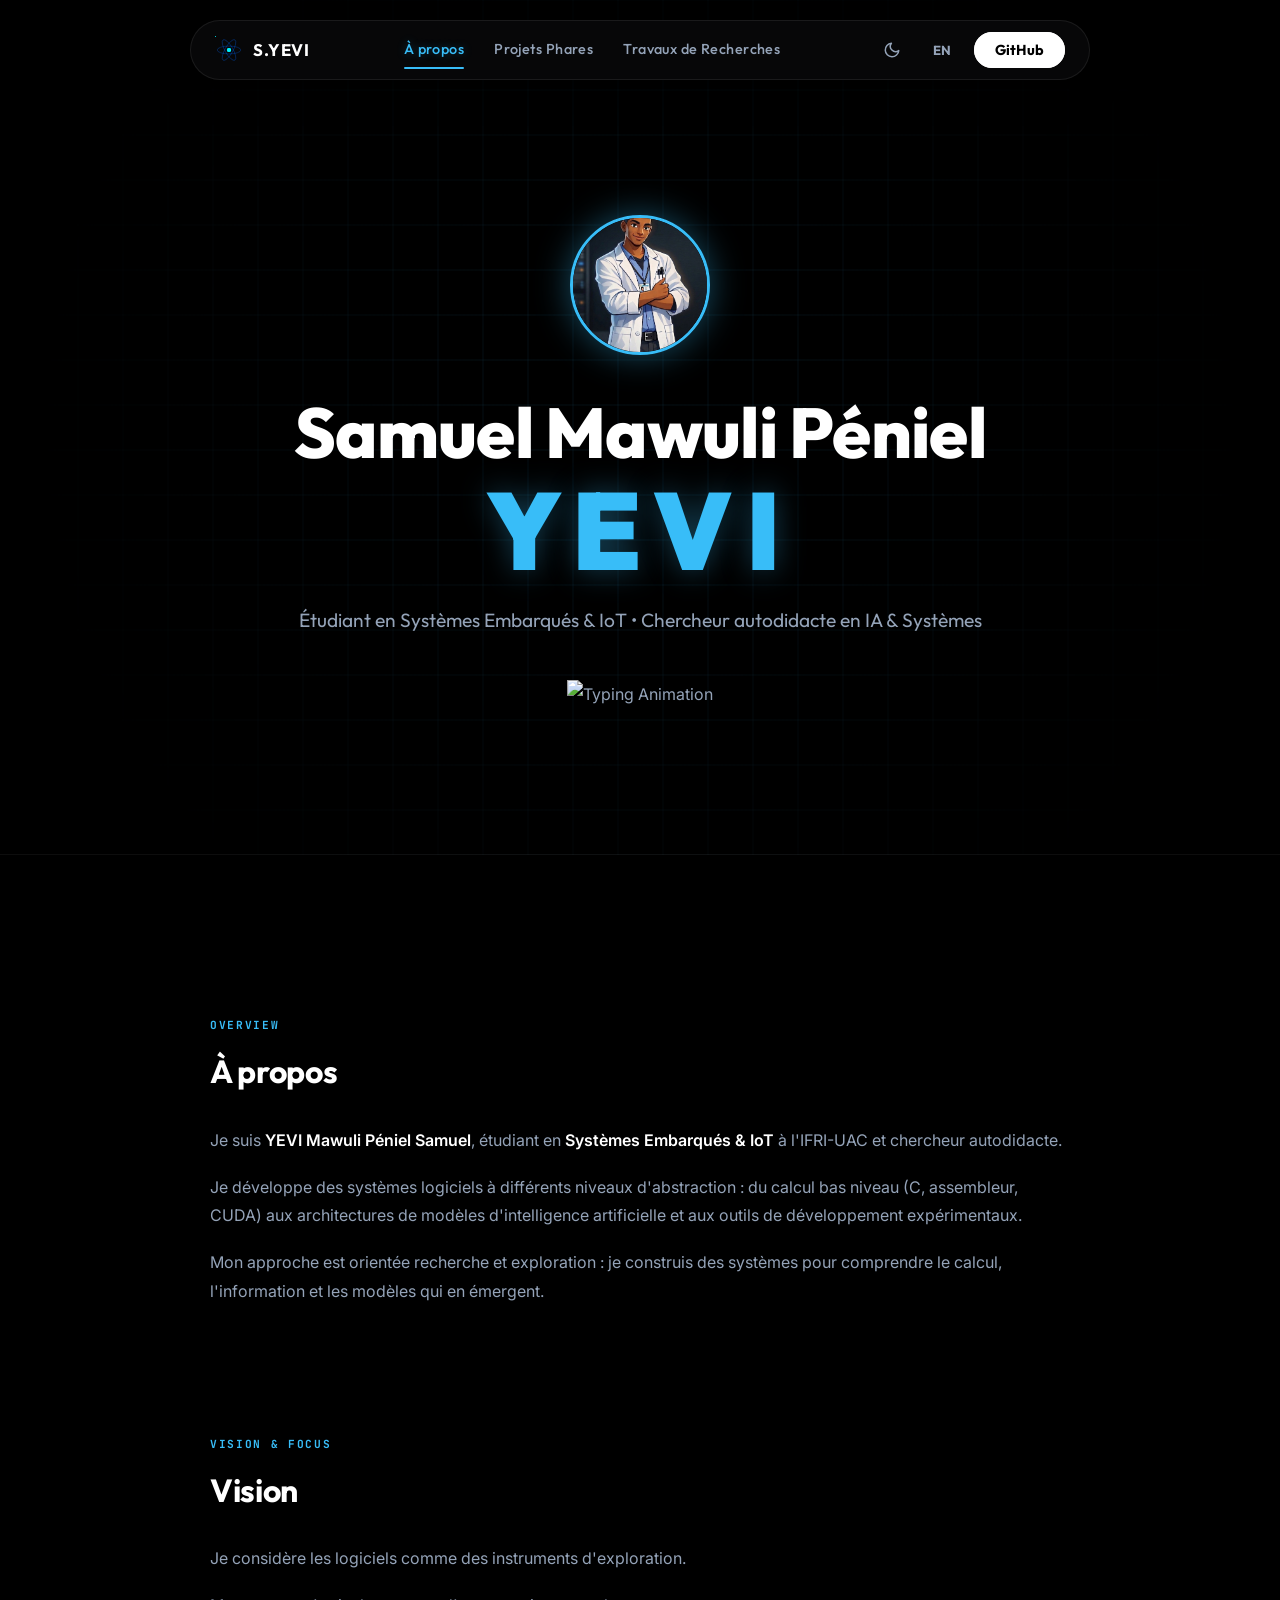
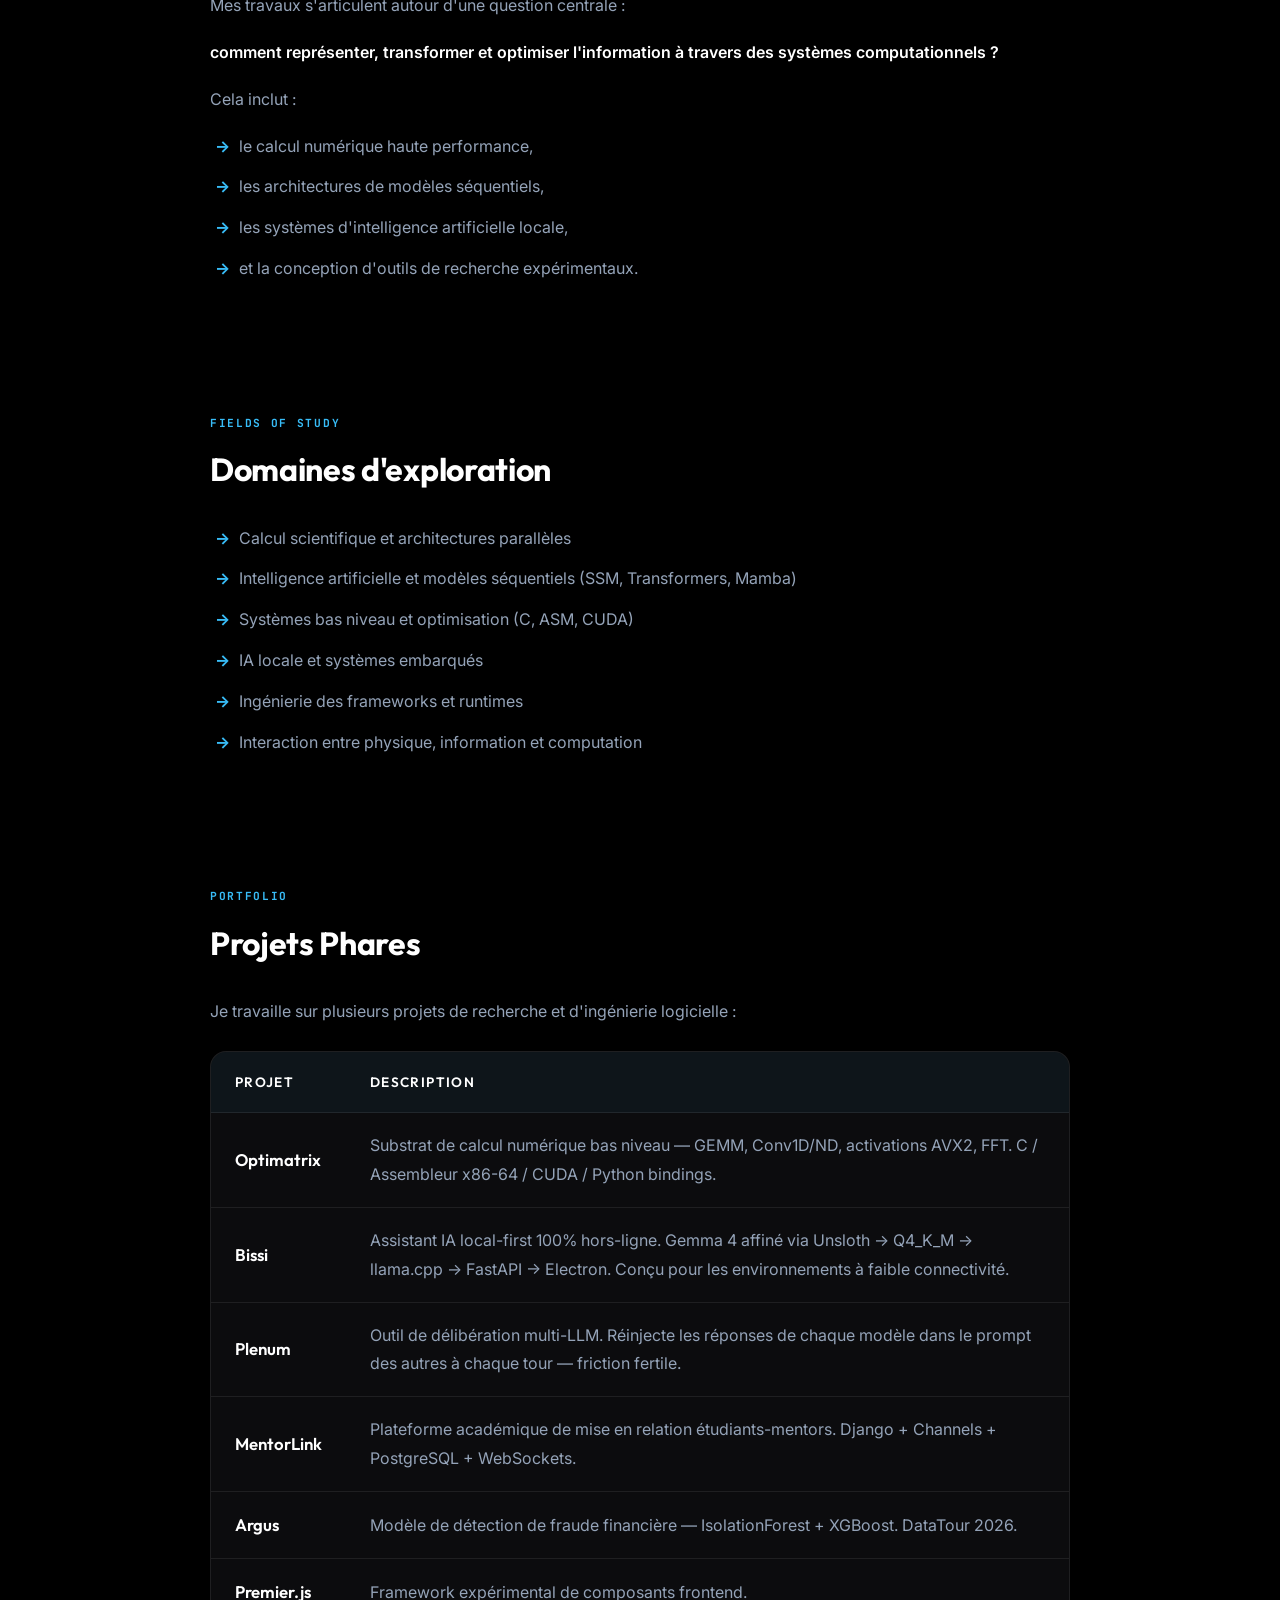
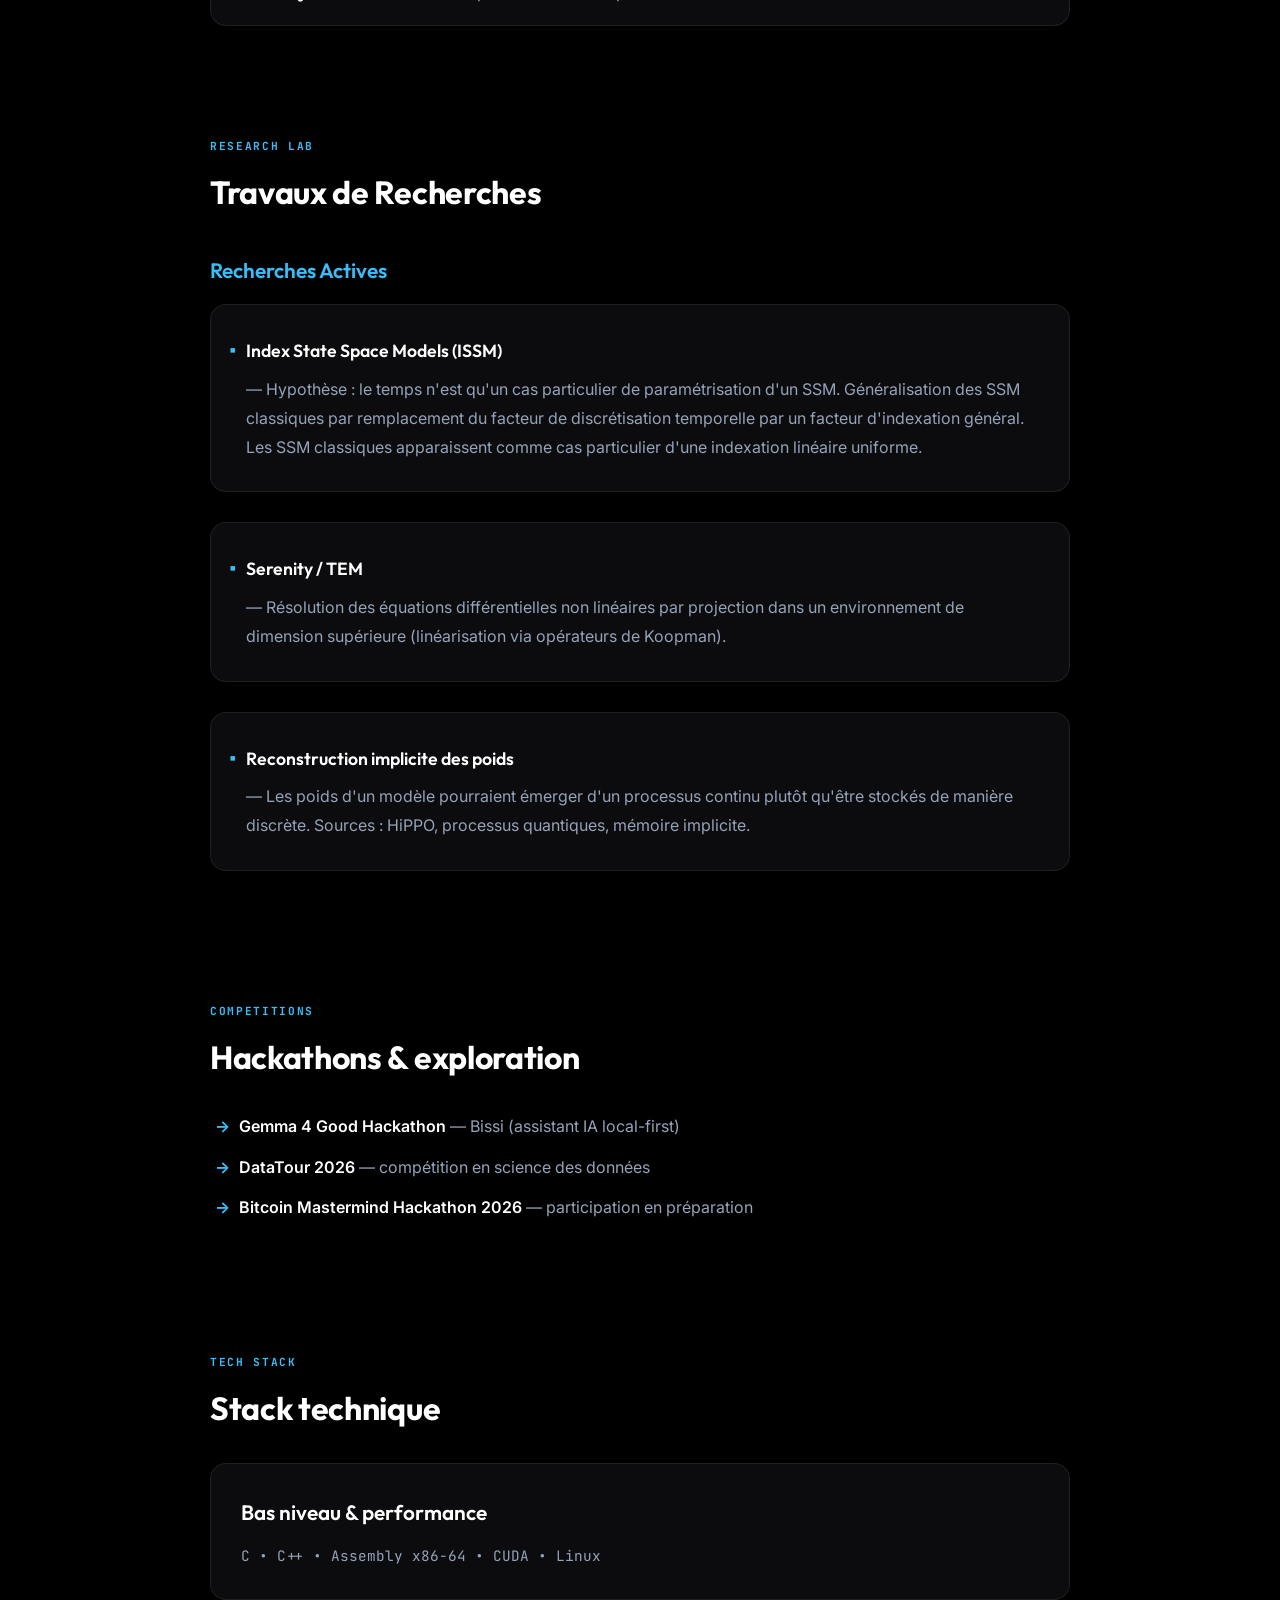
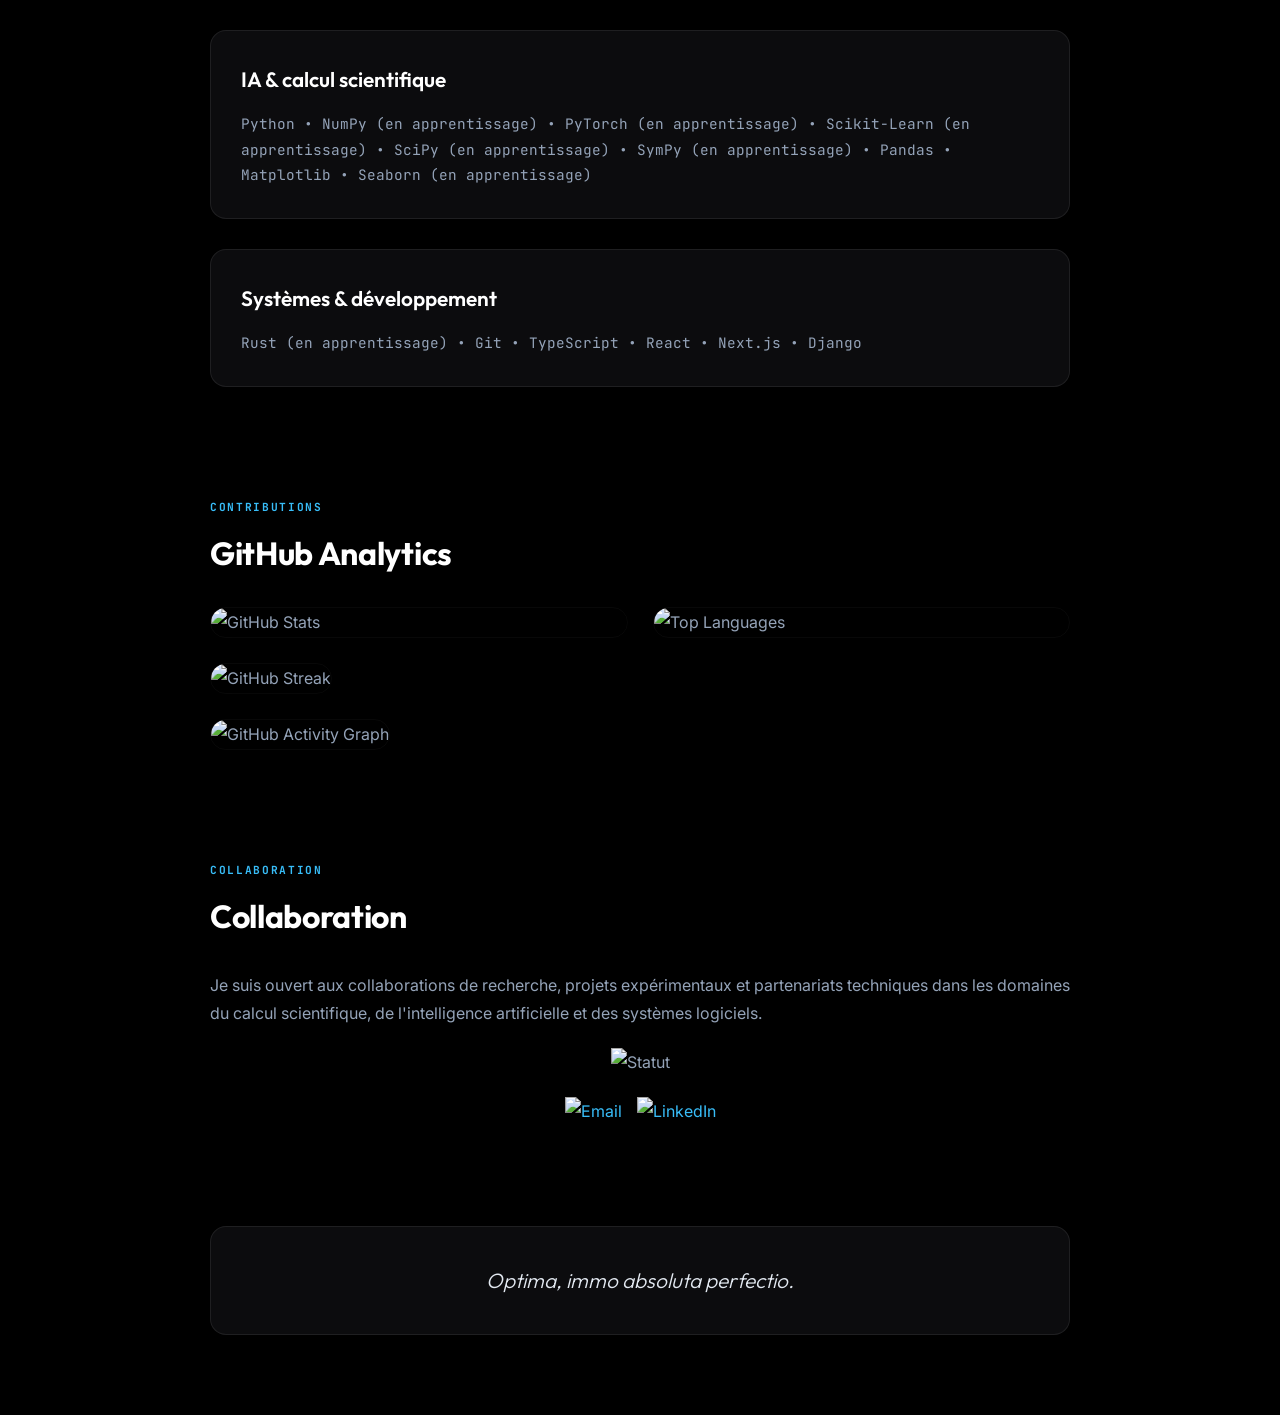
==== index.html @ 24dfd085 "feat: support multilingue (FR/EN) et augmentation de l'espacement des cartes" ====
<!DOCTYPE html>
<html lang="fr">
<head>
    <meta charset="UTF-8">
    <meta name="viewport" content="width=device-width, initial-scale=1.0">
    <title>YEVI Mawuli Péniel Samuel</title>
    <link rel="icon" type="image/svg+xml" href="assets/img/logo.svg">
    <link rel="stylesheet" href="assets/css/style.css">
</head>
<body class="home-page">
    <script>
        if (localStorage.getItem('theme') === 'light') {
            document.body.classList.add('light-theme');
        }
        if (localStorage.getItem('lang') === 'en') {
            document.body.classList.add('lang-en');
        }
    </script>
    <div class="progress-bar" id="progressBar"></div>
    
    <nav class="navbar">
        <div class="nav-container">
            <a href="#" class="nav-brand">
                <img src="assets/img/logo.svg" alt="Logo" class="nav-logo">
                <span class="brand-name">S.YEVI</span>
            </a>
            
            <div class="nav-links" id="navLinks">
                <a href="#apropos" class="nav-link active">
                    <span lang="fr">À propos</span>
                    <span lang="en">About</span>
                </a>
                <a href="#projets" class="nav-link">
                    <span lang="fr">Projets Phares</span>
                    <span lang="en">Featured Projects</span>
                </a>
                <a href="#researches" class="nav-link">
                    <span lang="fr">Travaux de Recherches</span>
                    <span lang="en">Research Work</span>
                </a>
            </div>
            
            <div class="nav-controls">
                <button class="theme-toggle" id="themeToggleBtn" aria-label="Toggle Theme">
                    <svg class="sun-icon" xmlns="http://www.w3.org/2000/svg" width="18" height="18" viewBox="0 0 24 24" fill="none" stroke="currentColor" stroke-width="2" stroke-linecap="round" stroke-linejoin="round"><circle cx="12" cy="12" r="5"></circle><line x1="12" y1="1" x2="12" y2="3"></line><line x1="12" y1="21" x2="12" y2="23"></line><line x1="4.22" y1="4.22" x2="5.64" y2="5.64"></line><line x1="18.36" y1="18.36" x2="19.78" y2="19.78"></line><line x1="1" y1="12" x2="3" y2="12"></line><line x1="21" y1="12" x2="23" y2="12"></line><line x1="4.22" y1="19.78" x2="5.64" y2="18.36"></line><line x1="18.36" y1="5.64" x2="19.78" y2="4.22"></line></svg>
                    <svg class="moon-icon" xmlns="http://www.w3.org/2000/svg" width="18" height="18" viewBox="0 0 24 24" fill="none" stroke="currentColor" stroke-width="2" stroke-linecap="round" stroke-linejoin="round"><path d="M21 12.79A9 9 0 1 1 11.21 3 7 7 0 0 0 21 12.79z"></path></svg>
                </button>
                <button class="lang-toggle" id="langToggleBtn" aria-label="Switch Language">
                    <span lang="fr">EN</span>
                    <span lang="en">FR</span>
                </button>
                <a href="https://github.com/goldensam777" target="_blank" class="github-mobile-btn" aria-label="GitHub">
                    <svg xmlns="http://www.w3.org/2000/svg" width="18" height="18" viewBox="0 0 24 24" fill="none" stroke="currentColor" stroke-width="2" stroke-linecap="round" stroke-linejoin="round"><path d="M9 19c-5 1.5-5-2.5-7-3m14 6v-3.87a3.37 3.37 0 0 0-.94-2.61c3.14-.35 6.44-1.54 6.44-7A5.44 5.44 0 0 0 20 4.77 5.07 5.07 0 0 0 19.91 1S18.73.65 16 2.48a13.38 13.38 0 0 0-7 0C6.27.65 5.09 1 5.09 1A5.07 5.07 0 0 0 5 4.77a5.44 5.44 0 0 0-1.5 3.78c0 5.42 3.3 6.61 6.44 7A3.37 3.37 0 0 0 9 18.13V22"></path></svg>
                </a>
                <div class="nav-right">
                    <a href="https://github.com/goldensam777" target="_blank" class="nav-cta">GitHub</a>
                </div>
            </div>
        </div>
    </nav>
    
    <header class="hero-section">
        <div class="hero-container">
            <div class="hero-avatar">
                <img src="assets/img/profile_picture.png" alt="YEVI Samuel" class="profile-img" />
            </div>
            <h1 class="hero-title">
                <span class="first-name">Samuel Mawuli Péniel</span>
                <span class="last-name">YEVI</span>
            </h1>
            <p class="hero-subtitle">
                <span lang="fr">Étudiant en Systèmes Embarqués &amp; IoT &bull; Chercheur autodidacte en IA &amp; Systèmes</span>
                <span lang="en">Embedded Systems &amp; IoT Student &bull; Self-Taught AI &amp; Systems Researcher</span>
            </p>
            
            <div class="typing-animation">
                <img lang="fr" src="https://readme-typing-svg.demolab.com?font=Fira+Code&weight=600&duration=3000&pause=1000&color=1A73E8&center=true&vCenter=true&width=750&lines=Calcul+Scientifique+%7C+Syst%C3%A8mes+d'IA+%7C+Ing%C3%A9nierie+Bas-Niveau;C+%7C+C%2B%2B+%7C+Rust+%7C+Python+%7C+CUDA;Construire+des+syst%C3%A8mes+pour+explorer+le+calcul;Optima%2C+immo+absoluta+perfectio" alt="Typing Animation" />
                <img lang="en" src="https://readme-typing-svg.demolab.com?font=Fira+Code&weight=600&duration=3000&pause=1000&color=1A73E8&center=true&vCenter=true&width=750&lines=Scientific+Computing+%7C+AI+Systems+%7C+Low-Level+Engineering;C+%7C+C%2B%2B+%7C+Rust+%7C+Python+%7C+CUDA;Building+systems+to+explore+computation;Optima%2C+immo+absoluta+perfectio" alt="Typing Animation" />
            </div>
        </div>
    </header>
    
    <div class="container">
        
        <section id="apropos">
            <h2>
                <span lang="fr">À propos</span>
                <span lang="en">About</span>
            </h2>
            <p>
                <span lang="fr">Je suis <strong>YEVI Mawuli Péniel Samuel</strong>, étudiant en <strong>Systèmes Embarqués & IoT</strong> à l'IFRI-UAC et chercheur autodidacte.</span>
                <span lang="en">I am <strong>YEVI Mawuli Péniel Samuel</strong>, an <strong>Embedded Systems & IoT</strong> student at IFRI-UAC and a self-taught researcher.</span>
            </p>
            <p>
                <span lang="fr">Je développe des systèmes logiciels à différents niveaux d'abstraction : du calcul bas niveau (C, assembleur, CUDA) aux architectures de modèles d'intelligence artificielle et aux outils de développement expérimentaux.</span>
                <span lang="en">I develop software systems at various levels of abstraction: from low-level computing (C, assembly, CUDA) to artificial intelligence model architectures and experimental development tools.</span>
            </p>
            <p>
                <span lang="fr">Mon approche est orientée recherche et exploration : je construis des systèmes pour comprendre le calcul, l'information et les modèles qui en émergent.</span>
                <span lang="en">My approach is research and exploration-oriented: I build systems to understand computation, information, and the models that emerge from them.</span>
            </p>
        </section>
        
        <section id="vision">
            <h2>
                <span lang="fr">Vision</span>
                <span lang="en">Vision</span>
            </h2>
            <p>
                <span lang="fr">Je considère les logiciels comme des instruments d'exploration.</span>
                <span lang="en">I consider software as instruments of exploration.</span>
            </p>
            <p>
                <span lang="fr">Mes travaux s'articulent autour d'une question centrale :</span>
                <span lang="en">My work revolves around a central question:</span>
            </p>
            <p>
                <strong>
                    <span lang="fr">comment représenter, transformer et optimiser l'information à travers des systèmes computationnels ?</span>
                    <span lang="en">how to represent, transform, and optimize information through computational systems?</span>
                </strong>
            </p>
            <p>
                <span lang="fr">Cela inclut :</span>
                <span lang="en">This includes:</span>
            </p>
            <ul>
                <li>
                    <span lang="fr">le calcul numérique haute performance,</span>
                    <span lang="en">high-performance numerical computing,</span>
                </li>
                <li>
                    <span lang="fr">les architectures de modèles séquentiels,</span>
                    <span lang="en">sequential model architectures,</span>
                </li>
                <li>
                    <span lang="fr">les systèmes d'intelligence artificielle locale,</span>
                    <span lang="en">local artificial intelligence systems,</span>
                </li>
                <li>
                    <span lang="fr">et la conception d'outils de recherche expérimentaux.</span>
                    <span lang="en">and the design of experimental research tools.</span>
                </li>
            </ul>
        </section>
        
        <section id="domaines">
            <h2>
                <span lang="fr">Domaines d'exploration</span>
                <span lang="en">Fields of Exploration</span>
            </h2>
            <ul>
                <li>
                    <span lang="fr">Calcul scientifique et architectures parallèles</span>
                    <span lang="en">Scientific computing and parallel architectures</span>
                </li>
                <li>
                    <span lang="fr">Intelligence artificielle et modèles séquentiels (SSM, Transformers, Mamba)</span>
                    <span lang="en">Artificial intelligence and sequential models (SSM, Transformers, Mamba)</span>
                </li>
                <li>
                    <span lang="fr">Systèmes bas niveau et optimisation (C, ASM, CUDA)</span>
                    <span lang="en">Low-level systems and optimization (C, ASM, CUDA)</span>
                </li>
                <li>
                    <span lang="fr">IA locale et systèmes embarqués</span>
                    <span lang="en">Local AI and embedded systems</span>
                </li>
                <li>
                    <span lang="fr">Ingénierie des frameworks et runtimes</span>
                    <span lang="en">Framework and runtime engineering</span>
                </li>
                <li>
                    <span lang="fr">Interaction entre physique, information et computation</span>
                    <span lang="en">Interaction between physics, information, and computation</span>
                </li>
            </ul>
        </section>

        <section id="projets">
            <h2>
                <span lang="fr">Projets Phares</span>
                <span lang="en">Featured Projects</span>
            </h2>
            <p>
                <span lang="fr">Je travaille sur plusieurs projets de recherche et d'ingénierie logicielle :</span>
                <span lang="en">I work on several research and software engineering projects:</span>
            </p>
            <table>
                <thead>
                    <tr>
                        <th>
                            <span lang="fr">Projet</span>
                            <span lang="en">Project</span>
                        </th>
                        <th>
                            <span lang="fr">Description</span>
                            <span lang="en">Description</span>
                        </th>
                    </tr>
                </thead>
                <tbody>
                    <tr>
                        <td><strong>Optimatrix</strong></td>
                        <td>
                            <span lang="fr">Substrat de calcul numérique bas niveau &mdash; GEMM, Conv1D/ND, activations AVX2, FFT. C / Assembleur x86-64 / CUDA / Python bindings.</span>
                            <span lang="en">Low-level numerical computing substrate &mdash; GEMM, Conv1D/ND, AVX2 activations, FFT. C / x86-64 Assembly / CUDA / Python bindings.</span>
                        </td>
                    </tr>
                    <tr>
                        <td><strong>Bissi</strong></td>
                        <td>
                            <span lang="fr">Assistant IA local-first 100% hors-ligne. Gemma 4 affiné via Unsloth &rarr; Q4_K_M &rarr; llama.cpp &rarr; FastAPI &rarr; Electron. Conçu pour les environnements à faible connectivité.</span>
                            <span lang="en">100% offline local-first AI assistant. Gemma 4 fine-tuned via Unsloth &rarr; Q4_K_M &rarr; llama.cpp &rarr; FastAPI &rarr; Electron. Built for low-connectivity environments.</span>
                        </td>
                    </tr>
                    <tr>
                        <td><strong>Plenum</strong></td>
                        <td>
                            <span lang="fr">Outil de délibération multi-LLM. Réinjecte les réponses de chaque modèle dans le prompt des autres à chaque tour &mdash; friction fertile.</span>
                            <span lang="en">Multi-LLM deliberation tool. Feeds each model's response back into the prompt of others at each turn &mdash; fertile friction.</span>
                        </td>
                    </tr>
                    <tr>
                        <td><strong>MentorLink</strong></td>
                        <td>
                            <span lang="fr">Plateforme académique de mise en relation étudiants-mentors. Django + Channels + PostgreSQL + WebSockets.</span>
                            <span lang="en">Academic student-mentor matching platform. Django + Channels + PostgreSQL + WebSockets.</span>
                        </td>
                    </tr>
                    <tr>
                        <td><strong>Argus</strong></td>
                        <td>
                            <span lang="fr">Modèle de détection de fraude financière &mdash; IsolationForest + XGBoost. DataTour 2026.</span>
                            <span lang="en">Financial fraud detection model &mdash; IsolationForest + XGBoost. DataTour 2026.</span>
                        </td>
                    </tr>
                    <tr>
                        <td><strong>Premier.js</strong></td>
                        <td>
                            <span lang="fr">Framework expérimental de composants frontend.</span>
                            <span lang="en">Experimental frontend component framework.</span>
                        </td>
                    </tr>
                </tbody>
            </table>
        </section>

        <section id="researches">
            <h2>
                <span lang="fr">Travaux de Recherches</span>
                <span lang="en">Research Work</span>
            </h2>
            <!-- <h3 style="margin-top: 20px;"><span lang="fr">Théories Fondamentales</span><span lang="en">Fundamental Theories</span></h3>
            <ul>
                <li>
                    <strong><span lang="fr">Équilibre des Volontés (≈ 8 ans)</span><span lang="en">Balance of Wills (~ 8 years)</span></strong> &mdash; 
                    <span lang="fr">L'équilibre des volontés est la somme de toutes, quel que soit le signe. Intuition fondatrice sur l'émergence et la dynamique collective.</span>
                    <span lang="en">The balance of wills is the sum of all, regardless of the sign. Foundational intuition on emergence and collective dynamics.</span>
                </li>
                <li>
                    <strong><span lang="fr">Informatique des Volontés</span><span lang="en">Wills Informatics</span></strong> &mdash; 
                    <span lang="fr">La computation vue comme interaction entre volontés. Concepts : friction fertile, pluralité, émergence, coopération compétitive.</span>
                    <span lang="en">Computation viewed as an interaction between wills. Concepts: fertile friction, plurality, emergence, competitive cooperation.</span>
                </li>
            </ul> -->

            <h3 style="margin-top: 30px;">
                <span lang="fr">Recherches Actives</span>
                <span lang="en">Active Research</span>
            </h3>
            <ul>
                <li>
                    <strong>Index State Space Models (ISSM)</strong> &mdash; 
                    <span lang="fr">Hypothèse : le temps n'est qu'un cas particulier de paramétrisation d'un SSM. Généralisation des SSM classiques par remplacement du facteur de discrétisation temporelle par un facteur d'indexation général. Les SSM classiques apparaissent comme cas particulier d'une indexation linéaire uniforme.</span>
                    <span lang="en">Hypothesis: time is only a special case of SSM parameterization. Generalization of classical SSMs by replacing the temporal discretization factor with a general indexation factor. Classical SSMs appear as a special case of uniform linear indexation.</span>
                </li>
                <li>
                    <strong>Serenity / TEM</strong> &mdash;
                    <span lang="fr">Résolution des équations différentielles non linéaires par projection dans un environnement de dimension supérieure (linéarisation via opérateurs de Koopman).</span>
                    <span lang="en">Solving non-linear differential equations by projection into a higher-dimensional space (linearization via Koopman operators).</span>
                </li>
                <li>
                    <strong>Reconstruction implicite des poids</strong> &mdash;
                    <span lang="fr">Les poids d'un modèle pourraient émerger d'un processus continu plutôt qu'être stockés de manière discrète. Sources : HiPPO, processus quantiques, mémoire implicite.</span>
                    <span lang="en">Model weights could emerge from a continuous process rather than being stored discretely. Sources: HiPPO, quantum processes, implicit memory.</span>
                </li>
            </ul>
        </section>
        
        <section id="hackathons">
            <h2>
                <span lang="fr">Hackathons & exploration</span>
                <span lang="en">Hackathons & Exploration</span>
            </h2>
            <ul>
                <li>
                    <span lang="fr"><strong>Gemma 4 Good Hackathon</strong> — Bissi (assistant IA local-first)</span>
                    <span lang="en"><strong>Gemma 4 Good Hackathon</strong> — Bissi (local-first AI assistant)</span>
                </li>
                <li>
                    <span lang="fr"><strong>DataTour 2026</strong> — compétition en science des données</span>
                    <span lang="en"><strong>DataTour 2026</strong> — data science competition</span>
                </li>
                <li>
                    <span lang="fr"><strong>Bitcoin Mastermind Hackathon 2026</strong> — participation en préparation</span>
                    <span lang="en"><strong>Bitcoin Mastermind Hackathon 2026</strong> — preparation in progress</span>
                </li>
            </ul>
        </section>
        
        
        <section id="stack">
            <h2>
                <span lang="fr">Stack technique</span>
                <span lang="en">Tech Stack</span>
            </h2>
            <div class="tech-stack">
                <div class="tech-category">
                    <h3>
                        <span lang="fr">Bas niveau & performance</span>
                        <span lang="en">Low-Level & Performance</span>
                    </h3>
                    <p>C • C++ • Assembly x86-64 • CUDA • Linux</p>
                </div>
                <div class="tech-category">
                    <h3>
                        <span lang="fr">IA & calcul scientifique</span>
                        <span lang="en">AI & Scientific Computing</span>
                    </h3>
                    <p>
                        <span lang="fr">Python • NumPy (en apprentissage) • PyTorch (en apprentissage) • Scikit-Learn (en apprentissage) • SciPy (en apprentissage) • SymPy (en apprentissage) • Pandas • Matplotlib • Seaborn (en apprentissage)</span>
                        <span lang="en">Python • NumPy (learning) • PyTorch (learning) • Scikit-Learn (learning) • SciPy (learning) • SymPy (learning) • Pandas • Matplotlib • Seaborn (learning)</span>
                    </p>
                </div>
                <div class="tech-category">
                    <h3>
                        <span lang="fr">Systèmes & développement</span>
                        <span lang="en">Systems & Development</span>
                    </h3>
                    <p>
                        <span lang="fr">Rust (en apprentissage) • Git • TypeScript • React • Next.js • Django</span>
                        <span lang="en">Rust (learning) • Git • TypeScript • React • Next.js • Django</span>
                    </p>
                </div>
            </div>
        </section>
        
        
        <section id="github">
            <h2>GitHub Analytics</h2>
            <div class="github-stats">
                <img src="https://github-readme-stats.vercel.app/api?username=goldensam777&show_icons=true&theme=github_dark&hide_border=true" alt="GitHub Stats" />
                <img src="https://github-readme-stats.vercel.app/api/top-langs/?username=goldensam777&layout=compact&theme=github_dark&hide_border=true" alt="Top Languages" />
            </div>
            <div class="github-stats-full">
                <img src="https://github-readme-streak-stats.herokuapp.com/?user=goldensam777&theme=github-dark-blue&hide_border=true" alt="GitHub Streak" />
            </div>
            <div class="github-stats-full">
                <img src="https://github-readme-activity-graph.vercel.app/graph?username=goldensam777&theme=github_dark&area=true&hide_border=true&color=58A6FF" alt="GitHub Activity Graph" />
            </div>
        </section>
        
        <section id="collaboration">
            <h2>
                <span lang="fr">Collaboration</span>
                <span lang="en">Collaboration</span>
            </h2>
            <p>
                <span lang="fr">Je suis ouvert aux collaborations de recherche, projets expérimentaux et partenariats techniques dans les domaines du calcul scientifique, de l'intelligence artificielle et des systèmes logiciels.</span>
                <span lang="en">I am open to research collaborations, experimental projects, and technical partnerships in the fields of scientific computing, artificial intelligence, and software systems.</span>
            </p>
            
            <div class="collaboration-status">
                <img lang="fr" src="https://img.shields.io/badge/STATUT-FOCUS-58A6FF?style=for-the-badge&labelColor=2D333B" alt="Statut" class="status-badge-inline" />
                <img lang="en" src="https://img.shields.io/badge/STATUS-FOCUS-58A6FF?style=for-the-badge&labelColor=2D333B" alt="Status" class="status-badge-inline" />
            </div>
            
            <div class="collaboration-badges">
                <a href="mailto:leumasnedlogdev777@gmail.com" class="badge-link">
                    <img src="https://img.shields.io/badge/Email-leumasnedlogdev777%40gmail.com-D14836?style=for-the-badge&logo=gmail&logoColor=white&labelColor=2D333B" alt="Email" />
                </a>
                <a href="https://www.linkedin.com/in/samuel-yevi-b42071388/" target="_blank" class="badge-link">
                    <img src="https://img.shields.io/badge/LinkedIn-Samuel%20Yevi-0077B5?style=for-the-badge&logo=linkedin&logoColor=white&labelColor=2D333B" alt="LinkedIn" />
                </a>
            </div>
        </section>
        
        <div class="quote">
            <p><em>Optima, immo absoluta perfectio.</em></p>
        </div>
    </div>
    
    <script>
        // Progress bar functionality
        window.addEventListener('scroll', () => {
            const winScroll = document.body.scrollTop || document.documentElement.scrollTop;
            const height = document.documentElement.scrollHeight - document.documentElement.clientHeight;
            const scrolled = (winScroll / height) * 100;
            document.getElementById('progressBar').style.width = scrolled + '%';
        });
        
        // Smooth scroll for navigation links
        document.querySelectorAll('a[href^="#"]').forEach(anchor => {
            anchor.addEventListener('click', function (e) {
                e.preventDefault();
                const target = document.querySelector(this.getAttribute('href'));
                if (target) {
                    target.scrollIntoView({
                        behavior: 'smooth',
                        block: 'start'
                    });
                }
            });
        });


        // Theme toggle logic
        const themeToggleBtn = document.getElementById('themeToggleBtn');
        if (themeToggleBtn) {
            themeToggleBtn.addEventListener('click', () => {
                document.body.classList.toggle('light-theme');
                if (document.body.classList.contains('light-theme')) {
                    localStorage.setItem('theme', 'light');
                } else {
                    localStorage.setItem('theme', 'dark');
                }
            });
        }

        // Language toggle logic
        const langToggleBtn = document.getElementById('langToggleBtn');
        if (langToggleBtn) {
            langToggleBtn.addEventListener('click', () => {
                document.body.classList.toggle('lang-en');
                if (document.body.classList.contains('lang-en')) {
                    localStorage.setItem('lang', 'en');
                } else {
                    localStorage.setItem('lang', 'fr');
                }
            });
        }

        // Scroll Spy functionality
        const spySections = document.querySelectorAll('section[id]');
        const spyLinks = document.querySelectorAll('.nav-links a.nav-link');
        
        window.addEventListener('scroll', () => {
            let current = '';
            const scrollY = window.pageYOffset || document.documentElement.scrollTop;
            
            spySections.forEach(section => {
                const sectionTop = section.offsetTop - 150;
                const sectionHeight = section.offsetHeight;
                if (scrollY >= sectionTop && scrollY < sectionTop + sectionHeight) {
                    current = section.getAttribute('id');
                }
            });
            
            // Map sub-sections back to main sections in navbar
            if (current === 'vision' || current === 'domaines') {
                current = 'apropos';
            }
            if (current === 'hackathons' || current === 'stack' || current === 'github' || current === 'collaboration') {
                current = 'apropos';
            }
            
            if (scrollY < 200) {
                current = 'apropos';
            }
            
            spyLinks.forEach(link => {
                link.classList.remove('active');
                if (link.getAttribute('href') === `#${current}`) {
                    link.classList.add('active');
                }
            });
        });
    </script>
</body>
</html>
---- assets/css/style.css ----
@import url('https://fonts.googleapis.com/css2?family=Outfit:wght@300;400;500;600;700;800&family=Inter:wght@300;400;500;600&family=JetBrains+Mono:wght@400;500;600&display=swap');

* {
    margin: 0;
    padding: 0;
    box-sizing: border-box;
}

:root {
    --primary: #38bdf8;       /* Sky Blue / Neon Cyan */
    --secondary: #6366f1;     /* Indigo */
    --accent: #f472b6;        /* Pink */
    --bg-dark: #000000;       /* Solid pitch black */
    --bg-card: #0c0c0e;       /* Matte dark charcoal card */
    --border-color: rgba(255, 255, 255, 0.08);
    --border-hover: rgba(56, 189, 248, 0.35);
    --text-main: #f8fafc;     /* Off-white */
    --text-muted: #94a3b8;    /* Muted slate gray */
}

/* Custom Scrollbar */
::-webkit-scrollbar {
    width: 8px;
}
::-webkit-scrollbar-track {
    background: var(--bg-dark);
}
::-webkit-scrollbar-thumb {
    background: linear-gradient(180deg, var(--secondary) 0%, var(--primary) 100%);
    border-radius: 4px;
}
::-webkit-scrollbar-thumb:hover {
    background: linear-gradient(180deg, var(--accent) 0%, var(--primary) 100%);
}

html {
    scroll-behavior: smooth;
    scroll-padding-top: 90px; /* Offset for floating capsule navbar */
}

body {
    font-family: 'Inter', sans-serif;
    background: var(--bg-dark);
    color: var(--text-muted);
    line-height: 1.8;
    min-height: 100vh;
    overflow-x: hidden;
    position: relative;
}

.container {
    max-width: 900px;
    margin: 0 auto;
    padding: 120px 20px 80px;
}

/* Navigation Bar */
.navbar {
    position: fixed;
    top: 20px;
    left: 50%;
    transform: translateX(-50%);
    width: calc(100% - 40px);
    max-width: 900px;
    background: rgba(10, 10, 12, 0.7);
    border: 1px solid rgba(255, 255, 255, 0.08);
    border-radius: 100px;
    padding: 10px 24px;
    z-index: 1000;
    backdrop-filter: blur(20px);
    -webkit-backdrop-filter: blur(20px);
    box-shadow: 0 10px 30px rgba(0, 0, 0, 0.5);
    transition: all 0.3s ease;
}

.nav-container {
    display: flex;
    justify-content: space-between;
    align-items: center;
    width: 100%;
}

.nav-brand {
    display: flex;
    align-items: center;
    gap: 10px;
    text-decoration: none;
}

.nav-logo {
    height: 28px;
    width: 28px;
    vertical-align: middle;
    transition: transform 0.3s ease;
}

.nav-logo:hover {
    transform: scale(1.15) rotate(10deg);
}

.brand-name {
    color: #ffffff;
    font-family: 'Outfit', sans-serif;
    font-weight: 700;
    font-size: 1.05em;
    letter-spacing: 0.05em;
    transition: color 0.3s ease;
}

.nav-brand:hover .brand-name {
    color: var(--primary);
}

.menu-toggle {
    display: none;
}

.mobile-nav-header {
    display: none;
}

.nav-links {
    display: flex;
    gap: 30px;
    align-items: center;
}

.nav-links a {
    color: var(--text-muted);
    text-decoration: none;
    font-family: 'Outfit', sans-serif;
    font-size: 0.9em;
    font-weight: 500;
    letter-spacing: 0.03em;
    transition: all 0.3s cubic-bezier(0.4, 0, 0.2, 1);
    position: relative;
    padding: 6px 0;
}

.nav-links a::after {
    content: '';
    position: absolute;
    bottom: 0;
    left: 0;
    width: 0;
    height: 2px;
    background: var(--primary);
    transition: width 0.3s ease;
    border-radius: 2px;
}

.nav-links a:hover::after,
.nav-links a.active::after {
    width: 100%;
}

.nav-links a:hover,
.nav-links a.active {
    color: var(--primary);
    text-shadow: 0 0 10px rgba(56, 189, 248, 0.3);
}

.nav-right .nav-cta {
    color: #000000;
    text-decoration: none;
    font-family: 'Outfit', sans-serif;
    font-size: 0.9em;
    font-weight: 700;
    padding: 8px 20px;
    border-radius: 50px;
    background: #ffffff;
    border: 1px solid #ffffff;
    transition: all 0.3s ease;
}

.nav-right .nav-cta:hover {
    background: transparent;
    color: #ffffff;
    border-color: #ffffff;
    box-shadow: 0 0 15px rgba(255, 255, 255, 0.2);
}

.progress-bar {
    position: fixed;
    top: 0;
    left: 0;
    height: 3px;
    background: linear-gradient(90deg, var(--primary), var(--secondary), var(--accent));
    z-index: 1001;
    width: 0;
    transition: width 0.1s ease;
}



/* Full-width Hero Section for Homepage */
.hero-section {
    position: relative;
    width: 100%;
    min-height: 95vh;
    display: flex;
    align-items: center;
    justify-content: center;
    padding: 150px 20px 80px;
    background: 
        radial-gradient(circle at center, transparent 20%, #000000 80%),
        linear-gradient(rgba(56, 189, 248, 0.08) 1px, transparent 1px),
        linear-gradient(90deg, rgba(56, 189, 248, 0.08) 1px, transparent 1px);
    background-size: 100% 100%, 45px 45px, 45px 45px;
    background-position: center;
    background-color: #000000;
    border-bottom: 1px solid rgba(255, 255, 255, 0.05);
    overflow: hidden;
}

.hero-container {
    max-width: 900px;
    width: 100%;
    margin: 0 auto;
    text-align: center;
    display: flex;
    flex-direction: column;
    align-items: center;
    justify-content: center;
    z-index: 2;
}

.hero-location {
    font-family: 'JetBrains Mono', monospace;
    font-size: 0.85em;
    color: var(--primary); /* Neon cyan */
    letter-spacing: 0.15em;
    font-weight: 600;
    margin-bottom: 25px;
    text-transform: uppercase;
    display: flex;
    align-items: center;
    gap: 8px;
    animation: fadeInUp 0.8s ease-out;
}

.hero-location .pin-icon {
    filter: drop-shadow(0 0 5px rgba(255, 50, 50, 0.5));
}

.hero-avatar {
    margin-bottom: 30px;
    position: relative;
    animation: fadeInUp 1s ease-out;
}

.hero-avatar .profile-img {
    width: 140px;
    height: 140px;
    border-radius: 50%;
    object-fit: cover;
    border: 3px solid var(--primary);
    box-shadow: 0 0 35px rgba(56, 189, 248, 0.4);
    transition: transform 0.5s cubic-bezier(0.175, 0.885, 0.32, 1.275);
}

.hero-avatar .profile-img:hover {
    transform: scale(1.05) rotate(5deg);
    box-shadow: 0 0 45px rgba(56, 189, 248, 0.6);
}

.hero-title {
    display: flex;
    flex-direction: column;
    align-items: center;
    margin-bottom: 20px;
    animation: fadeInUp 1.2s ease-out;
}

.hero-title .first-name {
    font-family: 'Outfit', sans-serif;
    font-size: 2.2em;
    font-weight: 800;
    color: #ffffff;
    letter-spacing: -0.01em;
    line-height: 1.1;
}

.hero-title .last-name {
    font-family: 'Outfit', sans-serif;
    font-size: 3.4em;
    font-weight: 900;
    color: var(--primary);
    letter-spacing: 0.12em;
    line-height: 1;
    text-transform: uppercase;
    margin-top: 5px;
    text-shadow: 0 0 30px rgba(56, 189, 248, 0.35);
}

.hero-subtitle {
    font-family: 'Outfit', sans-serif;
    font-size: 1.2em;
    font-weight: 400;
    color: var(--text-muted);
    max-width: 700px;
    line-height: 1.6;
    margin-bottom: 35px;
    animation: fadeInUp 1.4s ease-out;
}

.hero-buttons {
    display: flex;
    gap: 20px;
    justify-content: center;
    align-items: center;
    margin-bottom: 40px;
    animation: fadeInUp 1.6s ease-out;
}

.hero-buttons .btn-primary {
    background: var(--primary);
    color: #000000;
    font-family: 'Outfit', sans-serif;
    font-size: 0.85em;
    font-weight: 700;
    letter-spacing: 0.08em;
    padding: 14px 28px;
    border-radius: 6px;
    border: none;
    text-decoration: none;
    transition: all 0.3s cubic-bezier(0.4, 0, 0.2, 1);
    box-shadow: 0 4px 15px rgba(56, 189, 248, 0.3);
}

.hero-buttons .btn-primary:hover {
    background: #ffffff;
    box-shadow: 0 6px 25px rgba(255, 255, 255, 0.4);
    transform: translateY(-2px);
}

.hero-buttons .btn-secondary {
    background: transparent;
    color: var(--primary);
    font-family: 'Outfit', sans-serif;
    font-size: 0.85em;
    font-weight: 700;
    letter-spacing: 0.08em;
    padding: 13px 27px;
    border-radius: 6px;
    border: 2px solid var(--primary);
    text-decoration: none;
    transition: all 0.3s cubic-bezier(0.4, 0, 0.2, 1);
}

.hero-buttons .btn-secondary:hover {
    background: rgba(56, 189, 248, 0.08);
    box-shadow: 0 0 20px rgba(56, 189, 248, 0.25);
    transform: translateY(-2px);
}

.typing-animation {
    display: flex;
    justify-content: center;
    width: 100%;
    margin-top: 10px;
    animation: fadeInUp 1.8s ease-out;
}

.typing-animation img {
    max-width: 100%;
    height: auto;
}

/* Injected styles for collaboration badges */
.collaboration-status {
    margin: 20px 0;
    text-align: center;
}

.collaboration-badges {
    display: flex;
    gap: 15px;
    flex-wrap: wrap;
    justify-content: center;
    margin-top: 15px;
}

.badge-link {
    transition: transform 0.3s ease, filter 0.3s ease;
}

.badge-link:hover {
    transform: translateY(-3px);
    filter: drop-shadow(0 5px 10px rgba(56, 189, 248, 0.3));
}

@keyframes fadeInUp {
    from {
        opacity: 0;
        transform: translateY(20px);
    }
    to {
        opacity: 1;
        transform: translateY(0);
    }
}

/* Page sections: Clean, transparent editorial layout directly on pitch black background */
section {
    background: transparent;
    border: none;
    box-shadow: none;
    padding: 40px 0;
    margin-bottom: 30px;
    border-radius: 0;
    transition: none;
    animation: fadeInUp 0.8s cubic-bezier(0.16, 1, 0.3, 1);
}

section:hover {
    transform: none;
    box-shadow: none;
    border-color: transparent;
}

h2 {
    font-family: 'Outfit', sans-serif;
    font-size: 2em;
    font-weight: 700;
    margin-bottom: 25px;
    color: #ffffff;
    display: flex;
    flex-direction: column;
    letter-spacing: -0.01em;
}

/* Injected sub-headers/labels above titles in cyan matching user uploaded reference */
h2::before {
    font-family: 'JetBrains Mono', monospace;
    font-size: 0.35em;
    text-transform: uppercase;
    letter-spacing: 0.15em;
    color: var(--primary); /* Sky Blue */
    font-weight: 700;
    margin-bottom: 8px;
    display: block;
}

#apropos h2::before { content: 'OVERVIEW'; }
#vision h2::before { content: 'VISION & FOCUS'; }
#domaines h2::before { content: 'FIELDS OF STUDY'; }
#hackathons h2::before { content: 'COMPETITIONS'; }
#stack h2::before { content: 'TECH STACK'; }
#github h2::before { content: 'CONTRIBUTIONS'; }
#collaboration h2::before { content: 'COLLABORATION'; }

#projets h2::before { content: 'PORTFOLIO'; }
#researches h2::before { content: 'RESEARCH LAB'; }

h3 {
    font-family: 'Outfit', sans-serif;
    color: var(--primary);
    margin-top: 25px;
    margin-bottom: 15px;
    font-size: 1.3em;
    font-weight: 600;
}

p {
    margin-bottom: 18px;
    color: var(--text-muted);
}

/* Bullet Lists (default styles) */
ul {
    list-style: none;
    margin-left: 5px;
    margin-bottom: 20px;
}

li {
    margin-bottom: 12px;
    position: relative;
    padding-left: 24px;
    color: var(--text-muted);
}

li::before {
    content: '→';
    position: absolute;
    left: 0;
    top: 0;
    color: var(--primary);
    font-weight: bold;
    transition: all 0.3s ease;
}

li:hover::before {
    color: var(--accent);
    transform: translateX(4px);
}

/* Cards style: Used only on sub-blocks (tech categories, researches lists, table, quote) */
.tech-stack {
    display: flex;
    flex-direction: column;
    gap: 30px;
}

.tech-category {
    background: var(--bg-card);
    padding: 30px;
    border-radius: 16px;
    border: 1px solid var(--border-color);
    box-shadow: 0 10px 30px rgba(0, 0, 0, 0.4);
    transition: all 0.3s cubic-bezier(0.4, 0, 0.2, 1);
}

.tech-category:hover {
    background: #111114;
    border-color: var(--border-hover);
    transform: translateY(-3px);
    box-shadow: 0 15px 40px rgba(0, 0, 0, 0.6);
}

.tech-category h3 {
    margin-top: 0;
    margin-bottom: 12px;
    color: #ffffff;
}

.tech-category p {
    margin-bottom: 0;
    font-family: 'JetBrains Mono', monospace;
    font-size: 0.9em;
    color: var(--text-muted);
}

/* Research page specific list items styled as elegant dark cards (matching user uploaded publication card) */
#researches ul {
    display: flex;
    flex-direction: column;
    gap: 30px;
    margin-left: 0;
}

#researches ul li {
    background: var(--bg-card);
    padding: 30px;
    border-radius: 16px;
    border: 1px solid var(--border-color);
    box-shadow: 0 10px 30px rgba(0, 0, 0, 0.4);
    margin-bottom: 0;
    padding-left: 35px;
    transition: all 0.3s cubic-bezier(0.4, 0, 0.2, 1);
}

#researches ul li:hover {
    background: #111114;
    border-color: var(--border-hover);
    transform: translateY(-3px);
    box-shadow: 0 15px 40px rgba(0, 0, 0, 0.6);
}

#researches ul li::before {
    content: '▪';
    color: var(--primary);
    position: absolute;
    left: 18px;
    top: 30px;
}

#researches ul li strong {
    font-family: 'Outfit', sans-serif;
    color: #ffffff;
    font-size: 1.1em;
    display: block;
    margin-bottom: 8px;
}

/* Projects page table styled as an elegant console card */
table {
    width: 100%;
    border-collapse: separate;
    border-spacing: 0;
    margin-top: 25px;
    border-radius: 16px;
    overflow: hidden;
    border: 1px solid var(--border-color);
    background: var(--bg-card);
    box-shadow: 0 15px 35px rgba(0, 0, 0, 0.4);
}

th, td {
    padding: 18px 24px;
    text-align: left;
    border-bottom: 1px solid var(--border-color);
}

th {
    background: rgba(56, 189, 248, 0.05);
    color: #ffffff;
    font-family: 'Outfit', sans-serif;
    font-weight: 600;
    text-transform: uppercase;
    font-size: 0.85em;
    letter-spacing: 0.1em;
}

tr {
    transition: all 0.3s ease;
}

tr:hover {
    background: rgba(255, 255, 255, 0.02);
}

tr:last-child td {
    border-bottom: none;
}

td strong {
    font-family: 'Outfit', sans-serif;
    font-size: 1.05em;
    color: #ffffff;
}

/* GitHub Stats Card - Kept Dark as in original reference */
section#github {
    background: transparent;
    padding: 40px 0;
}

.github-stats {
    display: grid;
    grid-template-columns: repeat(auto-fit, minmax(320px, 1fr));
    gap: 25px;
    margin-top: 25px;
}

.github-stats img {
    width: 100%;
    border-radius: 16px;
    box-shadow: 0 10px 30px rgba(0, 0, 0, 0.6);
    transition: all 0.3s ease;
    border: 1px solid rgba(255, 255, 255, 0.03);
}

.github-stats img:hover {
    transform: translateY(-5px);
    box-shadow: 0 15px 40px rgba(56, 189, 248, 0.3);
    border-color: var(--border-hover);
}

.github-stats-full {
    margin-top: 25px;
}

.github-stats-full img {
    width: 100%;
    border-radius: 16px;
    box-shadow: 0 10px 30px rgba(0, 0, 0, 0.6);
    transition: all 0.3s ease;
    border: 1px solid rgba(255, 255, 255, 0.03);
}

.github-stats-full img:hover {
    transform: translateY(-5px);
    box-shadow: 0 15px 40px rgba(56, 189, 248, 0.3);
    border-color: var(--border-hover);
}

/* Quotes styled as card */
.quote {
    text-align: center;
    font-style: italic;
    color: var(--text-muted);
    margin-top: 60px;
    font-size: 1.3em;
    font-family: 'Outfit', sans-serif;
    font-weight: 300;
    padding: 35px;
    background: var(--bg-card);
    border-radius: 16px;
    border: 1px solid var(--border-color);
}

.quote p {
    margin-bottom: 0;
    color: #e2e8f0;
}

strong {
    color: #ffffff;
    font-weight: 600;
}

a {
    color: var(--primary);
    text-decoration: none;
    transition: all 0.3s ease;
}

a:hover {
    color: var(--accent);
}

.mobile-only {
    display: none;
}


@media (max-width: 768px) {
    .container {
        padding: 90px 16px 40px;
    }

    /* Thin black top header bar */
    .navbar {
        position: fixed;
        top: 0;
        left: 0;
        right: 0;
        width: 100%;
        max-width: 100%;
        background: #000000;
        border-bottom: 1px solid rgba(255, 255, 255, 0.08);
        padding: 14px 20px;
        border-radius: 0;
        transform: none;
        box-shadow: 0 4px 20px rgba(0, 0, 0, 0.5);
    }
    
    .nav-container {
        display: flex;
        flex-direction: row;
        justify-content: flex-start;
        align-items: center;
        gap: 15px;
        padding: 0;
    }

    /* Burger Menu Icon - Hidden on mobile */
    .menu-toggle {
        display: none !important;
    }

    /* Show GitHub button on mobile */
    .github-mobile-btn {
        display: flex !important;
    }

    /* Brand Name */
    .nav-brand {
        display: flex;
        align-items: center;
        gap: 8px;
    }

    .nav-logo {
        height: 24px;
        width: 24px;
    }

    .brand-name {
        font-size: 0.95em;
        letter-spacing: 0.05em;
    }

    /* Hide desktop CTA on mobile */
    .nav-right {
        display: none;
    }

    /* Hide navigation links on mobile */
    #navLinks {
        display: none !important;
    }


    /* Hero Homepage Mobile Adjustments */
    .hero-section {
        min-height: auto;
        padding: 110px 16px 60px;
    }

    .hero-location {
        font-size: 0.75em;
        margin-bottom: 20px;
        letter-spacing: 0.08em;
    }

    .hero-avatar .profile-img {
        width: 110px;
        height: 110px;
    }

    .hero-title .first-name {
        font-size: 1.5em;
    }

    .hero-title .last-name {
        font-size: 2.2em;
        letter-spacing: 0.06em;
    }

    .hero-subtitle {
        font-size: 0.95em;
        margin-bottom: 25px;
        padding: 0 10px;
    }

    .hero-buttons {
        flex-direction: column;
        width: 100%;
        max-width: 280px;
        gap: 12px;
        margin-bottom: 30px;
    }

    .hero-buttons .btn-primary,
    .hero-buttons .btn-secondary {
        width: 100%;
        text-align: center;
        padding: 12px 20px;
        font-size: 0.85em;
    }

    .typing-animation {
        width: 100%;
        padding: 0 10px;
    }

    section {
        padding: 20px 0;
        margin-bottom: 15px;
    }

    /* Table Mobile Responsive Layout: Converts table columns to stack as cards */
    table {
        border: none;
        background: transparent;
        box-shadow: none;
    }

    thead {
        display: none;
    }

    tbody, tr, td {
        display: block;
        width: 100%;
    }

    tr {
        background: var(--bg-card);
        border: 1px solid var(--border-color);
        border-radius: 16px;
        margin-bottom: 20px;
        padding: 20px;
        box-shadow: 0 8px 24px rgba(0, 0, 0, 0.4);
    }

    td {
        padding: 8px 0;
        border: none;
    }

    td:first-child {
        font-size: 1.15em;
        border-bottom: 1px solid rgba(255, 255, 255, 0.05);
        padding-bottom: 10px;
        margin-bottom: 10px;
    }
}

/* Theme Controls Layout & Theme Toggle Button */
.nav-controls {
    display: flex;
    align-items: center;
    gap: 15px;
}

.theme-toggle, .github-mobile-btn, .lang-toggle {
    background: transparent;
    border: none;
    cursor: pointer;
    color: var(--text-muted);
    padding: 8px;
    border-radius: 50%;
    display: flex;
    align-items: center;
    justify-content: center;
    transition: all 0.3s ease;
    border: 1px solid transparent;
}

.theme-toggle:hover, .github-mobile-btn:hover, .lang-toggle:hover {
    color: var(--primary);
    background: rgba(56, 189, 248, 0.08);
    border-color: rgba(56, 189, 248, 0.15);
}

.lang-toggle {
    font-family: 'Outfit', sans-serif;
    font-weight: 700;
    font-size: 0.82em;
    width: 34px;
    height: 34px;
    padding: 0 !important;
    line-height: 34px;
    text-align: center;
}

.github-mobile-btn {
    display: none;
}

.sun-icon {
    display: none;
}

.moon-icon {
    display: block;
}

/* Light Theme Variables */
body.light-theme {
    --bg-dark: #f8fafc;
    --bg-card: #ffffff;
    --border-color: rgba(15, 23, 42, 0.08);
    --border-hover: rgba(56, 189, 248, 0.6);
    --text-main: #0f172a;
    --text-muted: #475569;
}

body.light-theme .sun-icon {
    display: block;
}

body.light-theme .moon-icon {
    display: none;
}

body.light-theme .theme-toggle, body.light-theme .github-mobile-btn, body.light-theme .lang-toggle {
    color: #475569;
}

body.light-theme .theme-toggle:hover, body.light-theme .github-mobile-btn:hover, body.light-theme .lang-toggle:hover {
    color: var(--primary);
    background: rgba(56, 189, 248, 0.08);
}

body.light-theme .navbar {
    background: rgba(248, 250, 252, 0.75);
    border: 1px solid rgba(15, 23, 42, 0.08);
    box-shadow: 0 10px 30px rgba(15, 23, 42, 0.04);
}

body.light-theme .brand-name {
    color: #0f172a;
}

body.light-theme .nav-right .nav-cta {
    background: #0f172a;
    color: #ffffff;
    border-color: #0f172a;
}

body.light-theme .nav-right .nav-cta:hover {
    background: transparent;
    color: #0f172a;
    border-color: #0f172a;
}

body.light-theme .hero-section {
    background: 
        radial-gradient(circle at center, transparent 20%, #f8fafc 80%),
        linear-gradient(rgba(56, 189, 248, 0.15) 1px, transparent 1px),
        linear-gradient(90deg, rgba(56, 189, 248, 0.15) 1px, transparent 1px);
    background-size: 100% 100%, 45px 45px, 45px 45px;
    background-color: #f8fafc;
    border-bottom: 1px solid rgba(15, 23, 42, 0.06);
}

body.light-theme .hero-title .first-name {
    color: #0f172a;
}

body.light-theme h2 {
    color: #0f172a;
}

body.light-theme .tech-category {
    box-shadow: 0 10px 30px rgba(15, 23, 42, 0.04);
}

body.light-theme .tech-category:hover {
    background: #ffffff;
    box-shadow: 0 15px 45px rgba(56, 189, 248, 0.1);
}

body.light-theme .tech-category h3 {
    color: #0f172a;
}

body.light-theme #researches ul li {
    box-shadow: 0 10px 30px rgba(15, 23, 42, 0.04);
}

body.light-theme #researches ul li:hover {
    background: #ffffff;
    box-shadow: 0 15px 45px rgba(56, 189, 248, 0.1);
}

body.light-theme #researches ul li strong {
    color: #0f172a;
}

body.light-theme table {
    background: #ffffff;
    box-shadow: 0 15px 35px rgba(15, 23, 42, 0.04);
}

body.light-theme th {
    color: #0f172a;
}

body.light-theme td strong {
    color: #0f172a;
}

body.light-theme tr:hover {
    background: rgba(15, 23, 42, 0.01);
}

body.light-theme .github-stats img,
body.light-theme .github-stats-full img {
    box-shadow: 0 10px 30px rgba(15, 23, 42, 0.05);
}

body.light-theme .quote {
    background: #ffffff;
    box-shadow: 0 10px 30px rgba(15, 23, 42, 0.04);
}

body.light-theme .quote p {
    color: #334155;
}

body.light-theme strong {
    color: #0f172a;
}


@media (max-width: 768px) {
    .nav-controls {
        margin-left: auto;
    }
    body.light-theme .navbar {
        background: #f8fafc;
        border-bottom: 1px solid rgba(15, 23, 42, 0.08);
    }

    body.light-theme tr {
        background: #ffffff;
        box-shadow: 0 8px 24px rgba(15, 23, 42, 0.04);
        border: 1px solid rgba(15, 23, 42, 0.06);
    }
}

/* --- Language Switcher & Editorial Headers Translation --- */
[lang="en"] {
    display: none !important;
}
body.lang-en [lang="fr"] {
    display: none !important;
}
body.lang-en span[lang="en"],
body.lang-en a[lang="en"],
body.lang-en strong[lang="en"],
body.lang-en em[lang="en"] {
    display: inline !important;
}
body.lang-en p[lang="en"],
body.lang-en div[lang="en"],
body.lang-en h2[lang="en"],
body.lang-en h3[lang="en"] {
    display: block !important;
}
body.lang-en img[lang="en"] {
    display: inline-block !important;
}
body.lang-en li[lang="en"] {
    display: list-item !important;
}
body.lang-en table[lang="en"] {
    display: table !important;
}
body.lang-en thead[lang="en"] {
    display: table-header-group !important;
}
body.lang-en tbody[lang="en"] {
    display: table-row-group !important;
}
body.lang-en tr[lang="en"] {
    display: table-row !important;
}
body.lang-en th[lang="en"],
body.lang-en td[lang="en"] {
    display: table-cell !important;
}

/* Editorial Section label replacements in English */
body.lang-en #apropos h2::before { content: 'OVERVIEW'; }
body.lang-en #vision h2::before { content: 'VISION & FOCUS'; }
body.lang-en #domaines h2::before { content: 'FIELDS OF STUDY'; }
body.lang-en #hackathons h2::before { content: 'COMPETITIONS'; }
body.lang-en #stack h2::before { content: 'TECH STACK'; }
body.lang-en #github h2::before { content: 'CONTRIBUTIONS'; }
body.lang-en #collaboration h2::before { content: 'COLLABORATION'; }
body.lang-en #projets h2::before { content: 'PORTFOLIO'; }
body.lang-en #researches h2::before { content: 'RESEARCH LAB'; }
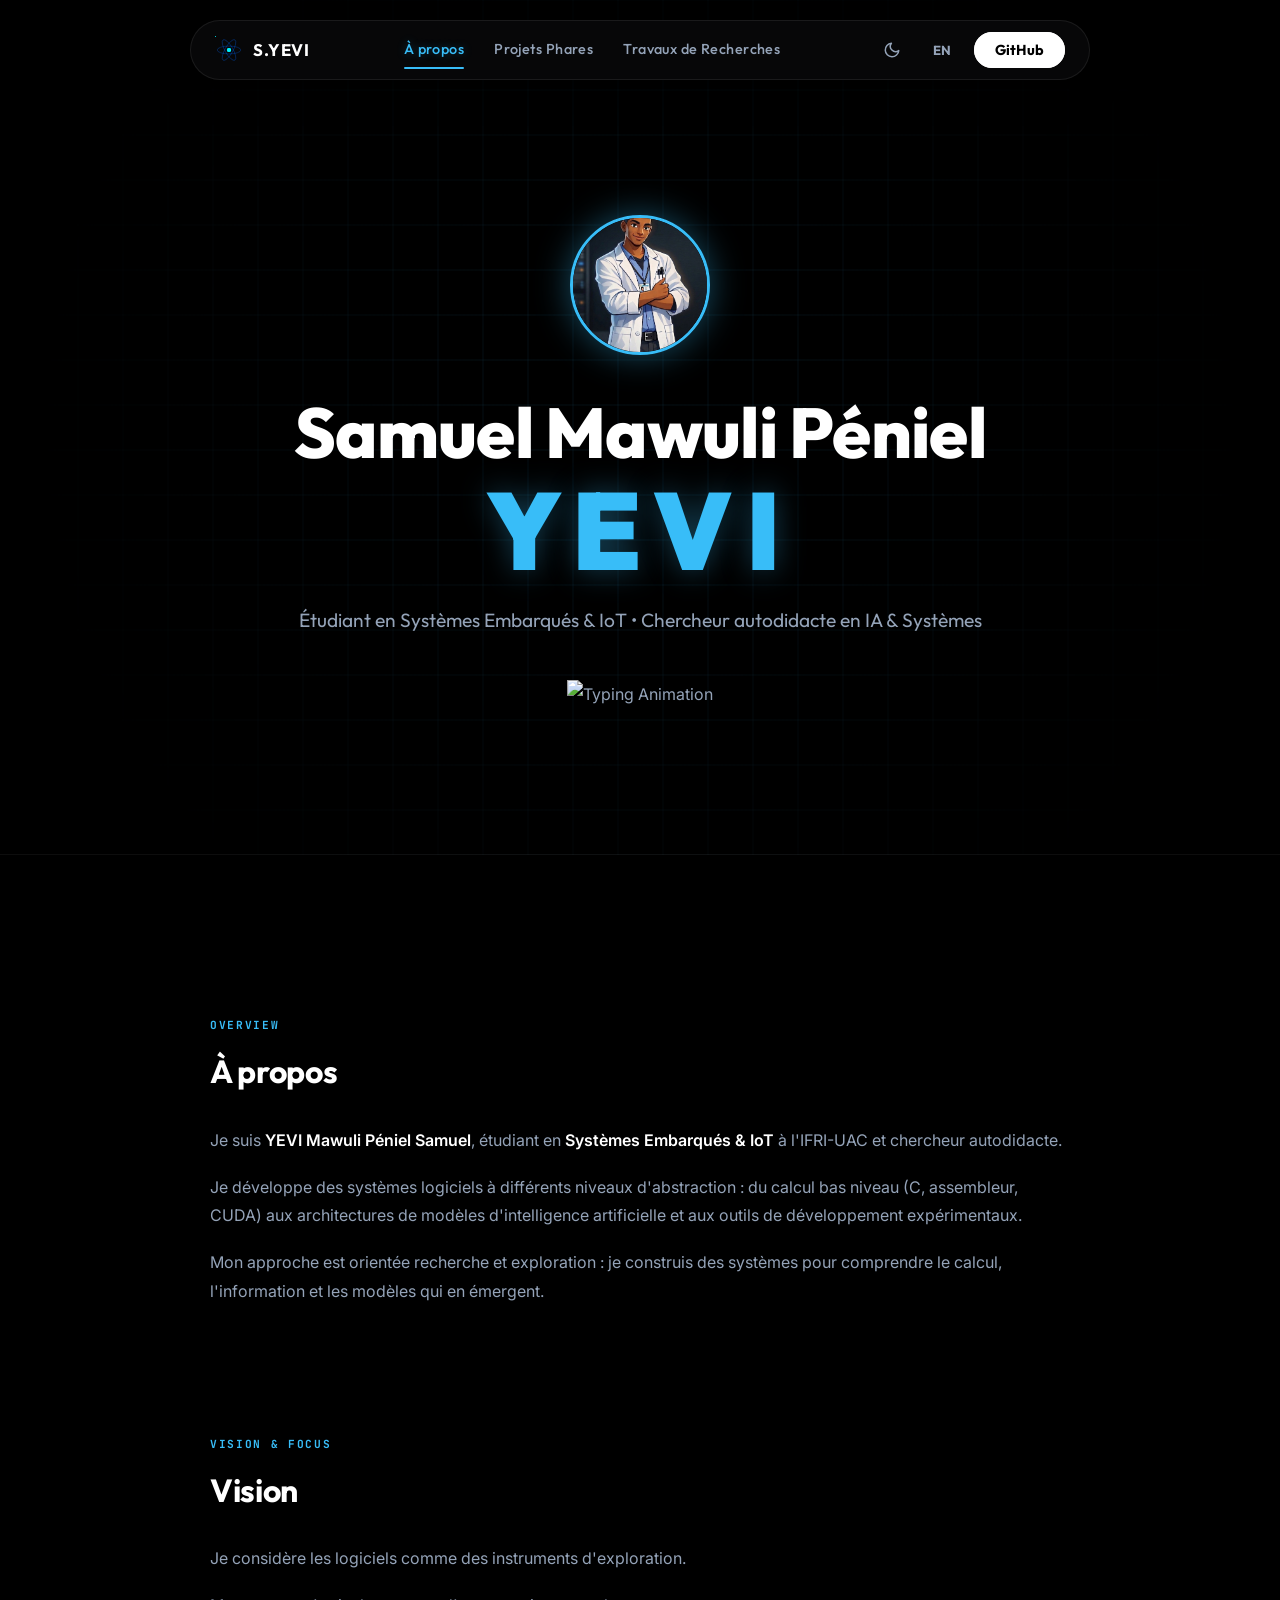
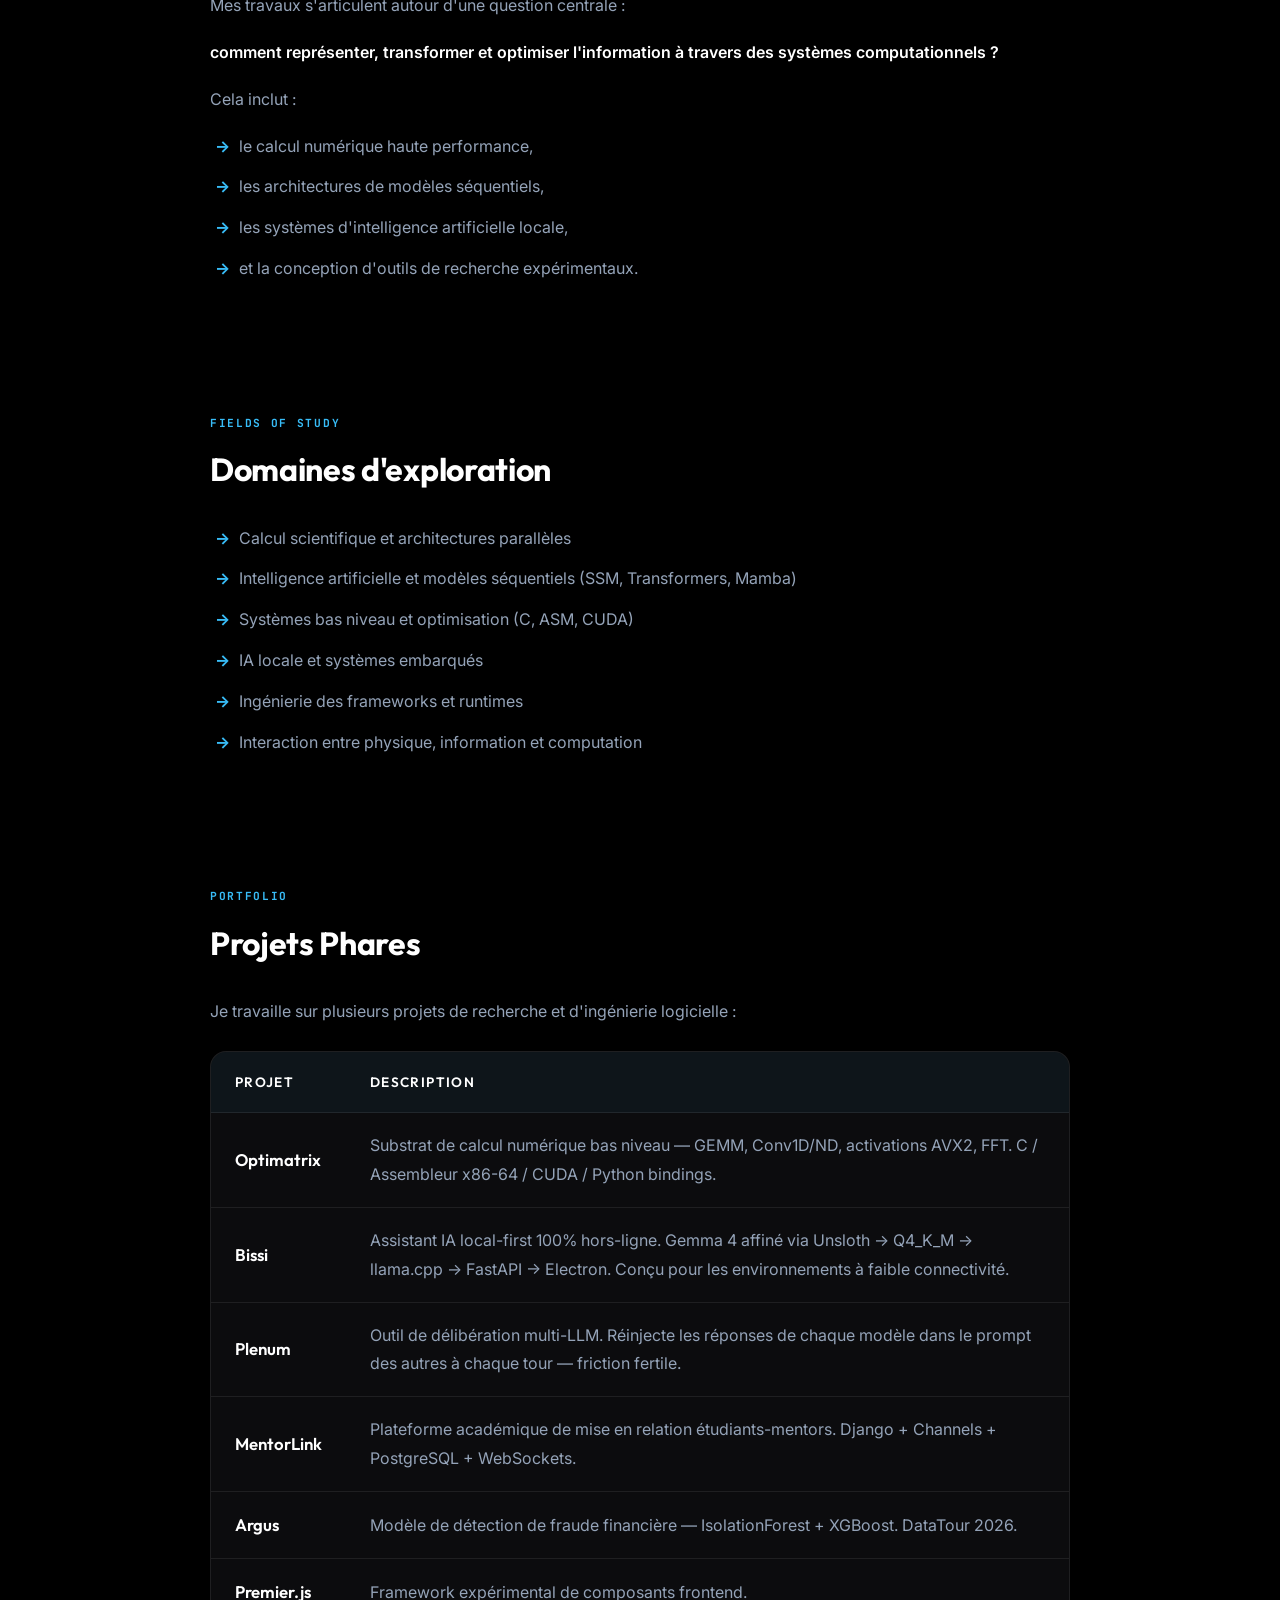
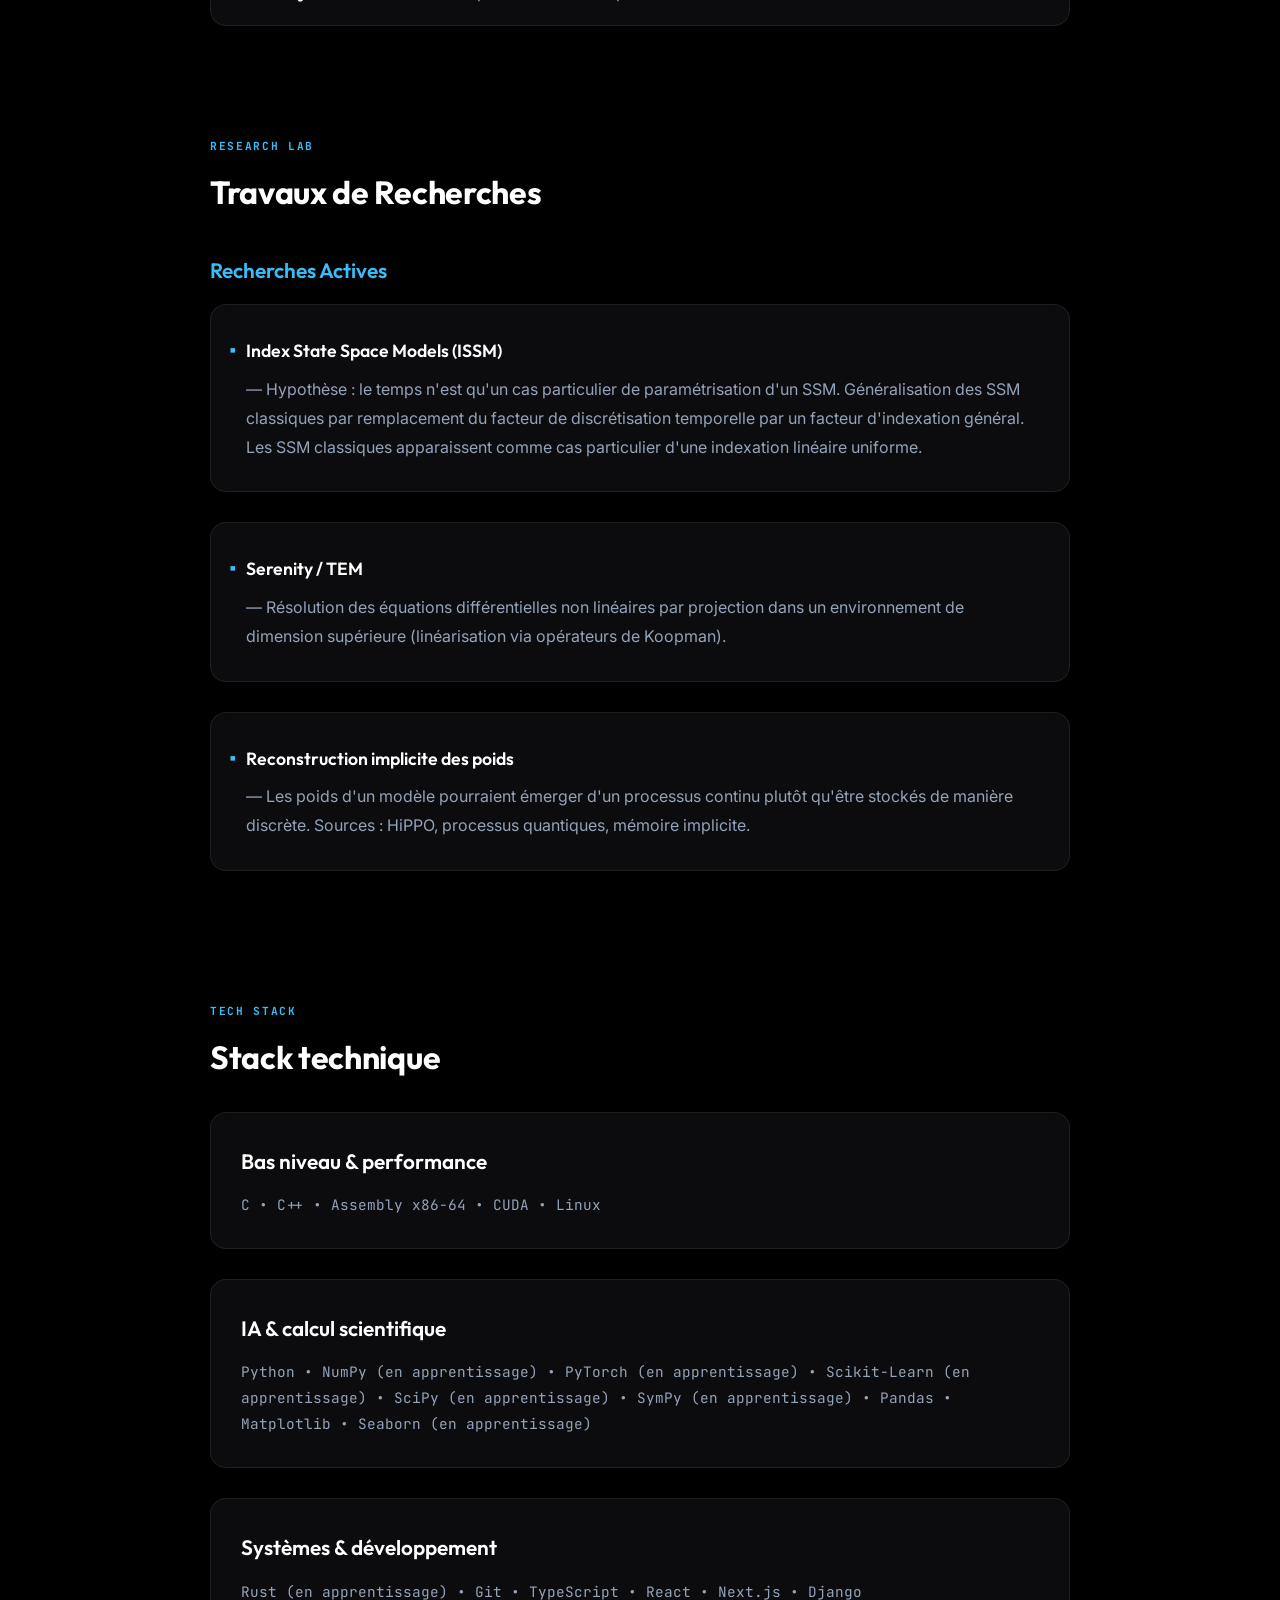
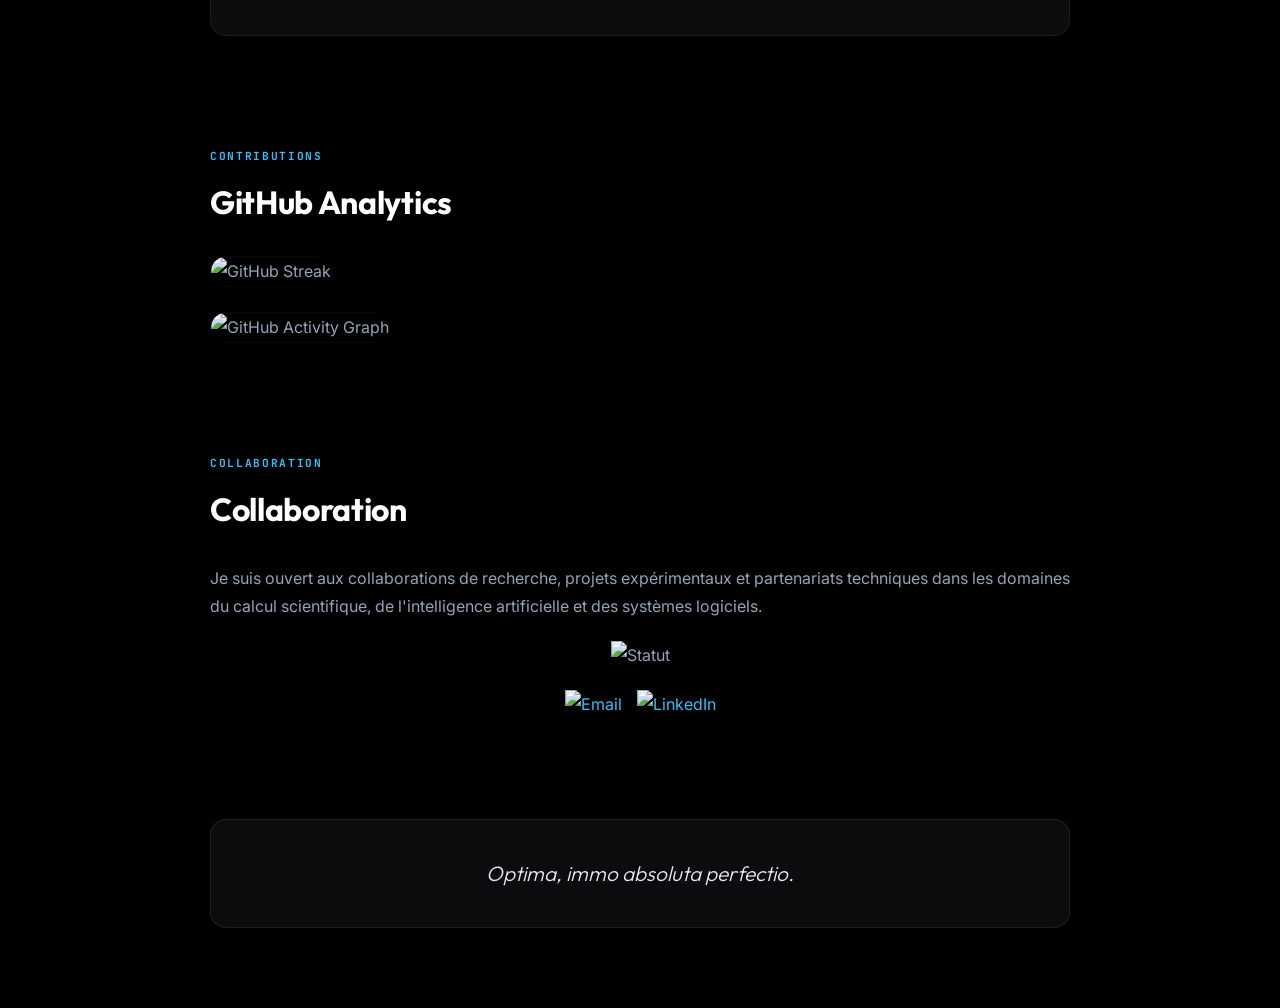
==== commit 3ef0464c: "Remove hackathons section and GitHub stats images Removed hackathons section and GitHub stats images" ====
--- a/index.html
+++ b/index.html
@@ -6,6 +6,26 @@
     <title>YEVI Mawuli Péniel Samuel</title>
     <link rel="icon" type="image/svg+xml" href="assets/img/logo.svg">
     <link rel="stylesheet" href="assets/css/style.css">
+    
+    <!-- SEO Meta Tags -->
+    <meta name="description" content="Étudiant en Systèmes Embarqués &amp; IoT à l'IFRI-UAC, chercheur autodidacte en IA, calcul haute performance et modèles séquentiels (SSM, Mamba, ISSM).">
+    <meta name="keywords" content="systèmes embarqués, IoT, HPC, IA, SSM, Mamba, ISSM, optimatrix, CUDA, assembleur, Edge AI, Bénin, IFRI, UAC">
+    <meta name="author" content="YEVI Mawuli Péniel Samuel">
+    <link rel="canonical" href="https://leumas-nedlog.me/">
+
+    <!-- Open Graph / Facebook -->
+    <meta property="og:type" content="website">
+    <meta property="og:url" content="https://leumas-nedlog.me/">
+    <meta property="og:title" content="YEVI Mawuli Péniel Samuel">
+    <meta property="og:description" content="Étudiant en Systèmes Embarqués &amp; IoT à l'IFRI-UAC, chercheur autodidacte en IA, calcul haute performance et modèles séquentiels (SSM, Mamba, ISSM).">
+    <meta property="og:image" content="https://leumas-nedlog.me/assets/img/profile_picture.png">
+
+    <!-- Twitter -->
+    <meta name="twitter:card" content="summary_large_image">
+    <meta name="twitter:url" content="https://leumas-nedlog.me/">
+    <meta name="twitter:title" content="YEVI Mawuli Péniel Samuel">
+    <meta name="twitter:description" content="Étudiant en Systèmes Embarqués &amp; IoT à l'IFRI-UAC, chercheur autodidacte en IA, calcul haute performance et modèles séquentiels (SSM, Mamba, ISSM).">
+    <meta name="twitter:image" content="https://leumas-nedlog.me/assets/img/profile_picture.png">
 </head>
 <body class="home-page">
     <script>
@@ -287,28 +307,6 @@
                 </li>
             </ul>
         </section>
-        
-        <section id="hackathons">
-            <h2>
-                <span lang="fr">Hackathons & exploration</span>
-                <span lang="en">Hackathons & Exploration</span>
-            </h2>
-            <ul>
-                <li>
-                    <span lang="fr"><strong>Gemma 4 Good Hackathon</strong> — Bissi (assistant IA local-first)</span>
-                    <span lang="en"><strong>Gemma 4 Good Hackathon</strong> — Bissi (local-first AI assistant)</span>
-                </li>
-                <li>
-                    <span lang="fr"><strong>DataTour 2026</strong> — compétition en science des données</span>
-                    <span lang="en"><strong>DataTour 2026</strong> — data science competition</span>
-                </li>
-                <li>
-                    <span lang="fr"><strong>Bitcoin Mastermind Hackathon 2026</strong> — participation en préparation</span>
-                    <span lang="en"><strong>Bitcoin Mastermind Hackathon 2026</strong> — preparation in progress</span>
-                </li>
-            </ul>
-        </section>
-        
         
         <section id="stack">
             <h2>
@@ -349,10 +347,6 @@
         
         <section id="github">
             <h2>GitHub Analytics</h2>
-            <div class="github-stats">
-                <img src="https://github-readme-stats.vercel.app/api?username=goldensam777&show_icons=true&theme=github_dark&hide_border=true" alt="GitHub Stats" />
-                <img src="https://github-readme-stats.vercel.app/api/top-langs/?username=goldensam777&layout=compact&theme=github_dark&hide_border=true" alt="Top Languages" />
-            </div>
             <div class="github-stats-full">
                 <img src="https://github-readme-streak-stats.herokuapp.com/?user=goldensam777&theme=github-dark-blue&hide_border=true" alt="GitHub Streak" />
             </div>
@@ -478,4 +472,4 @@
         });
     </script>
 </body>
-</html>+</html>
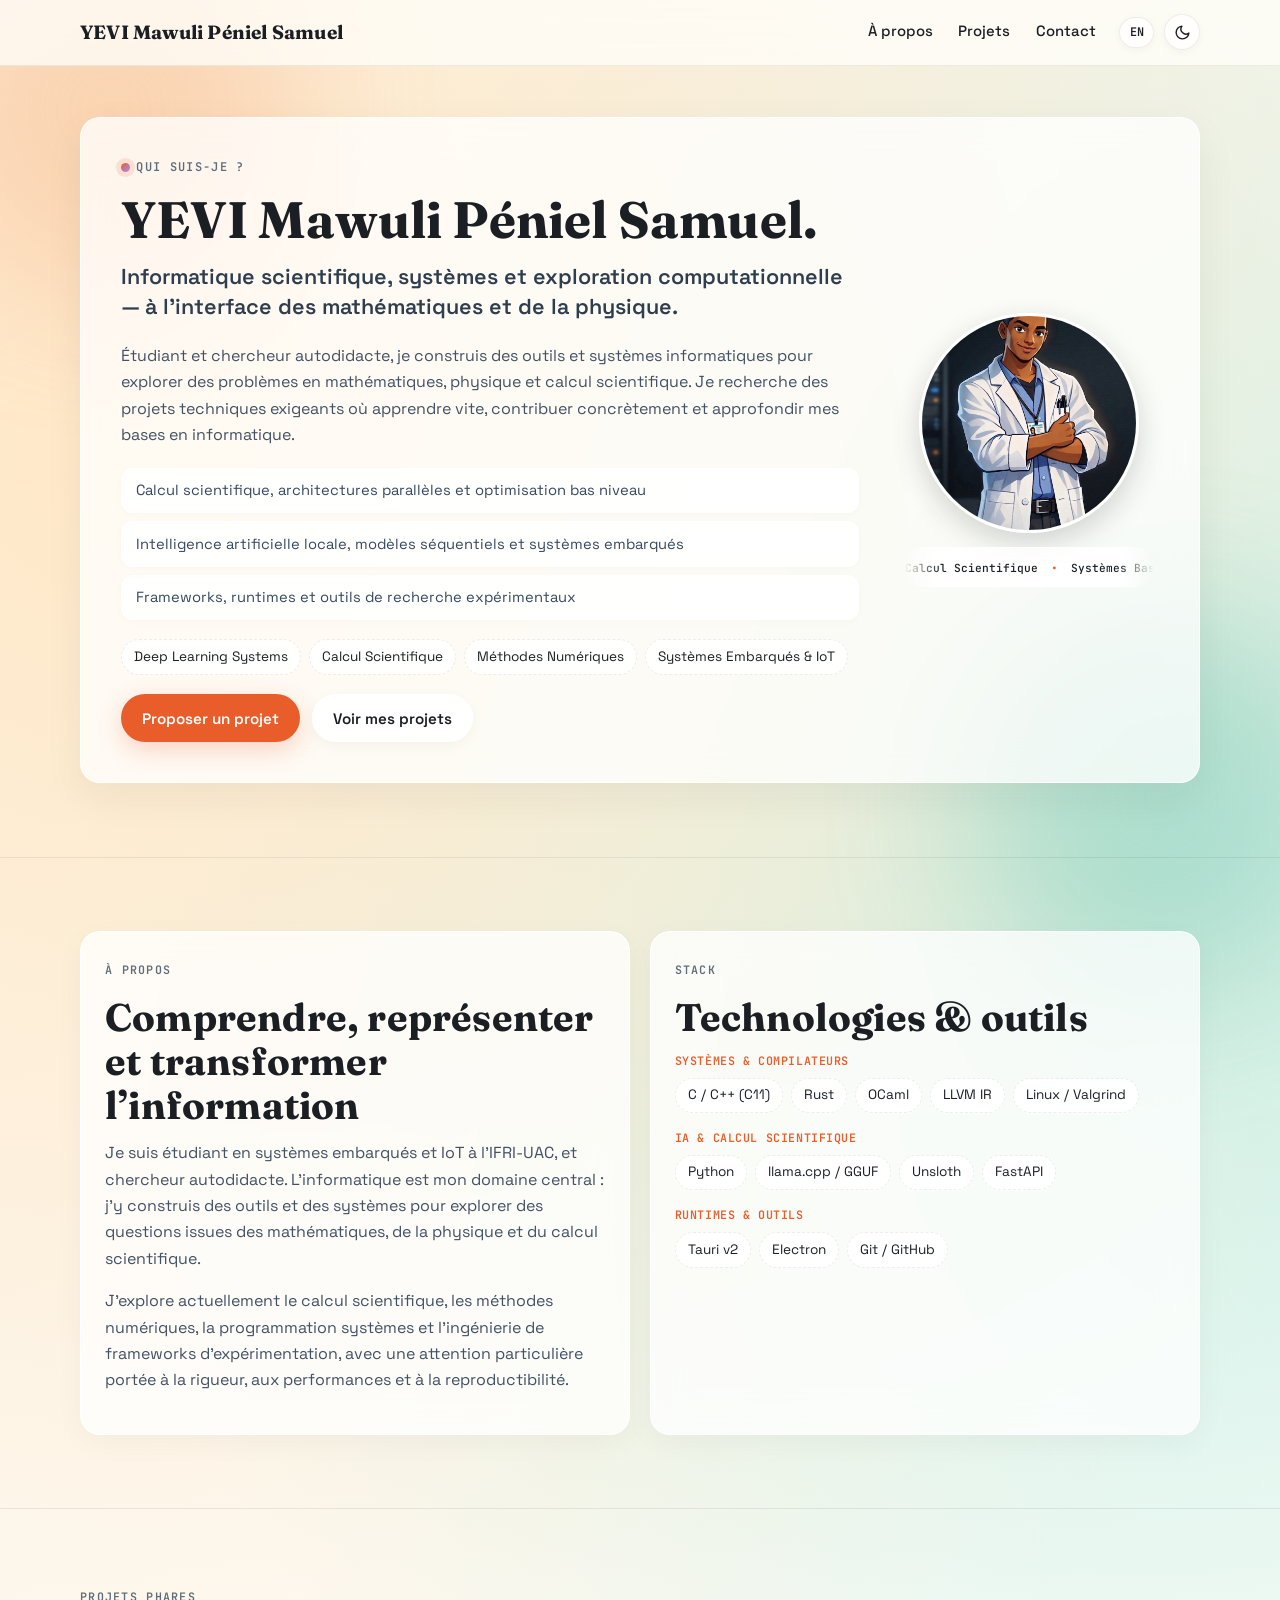
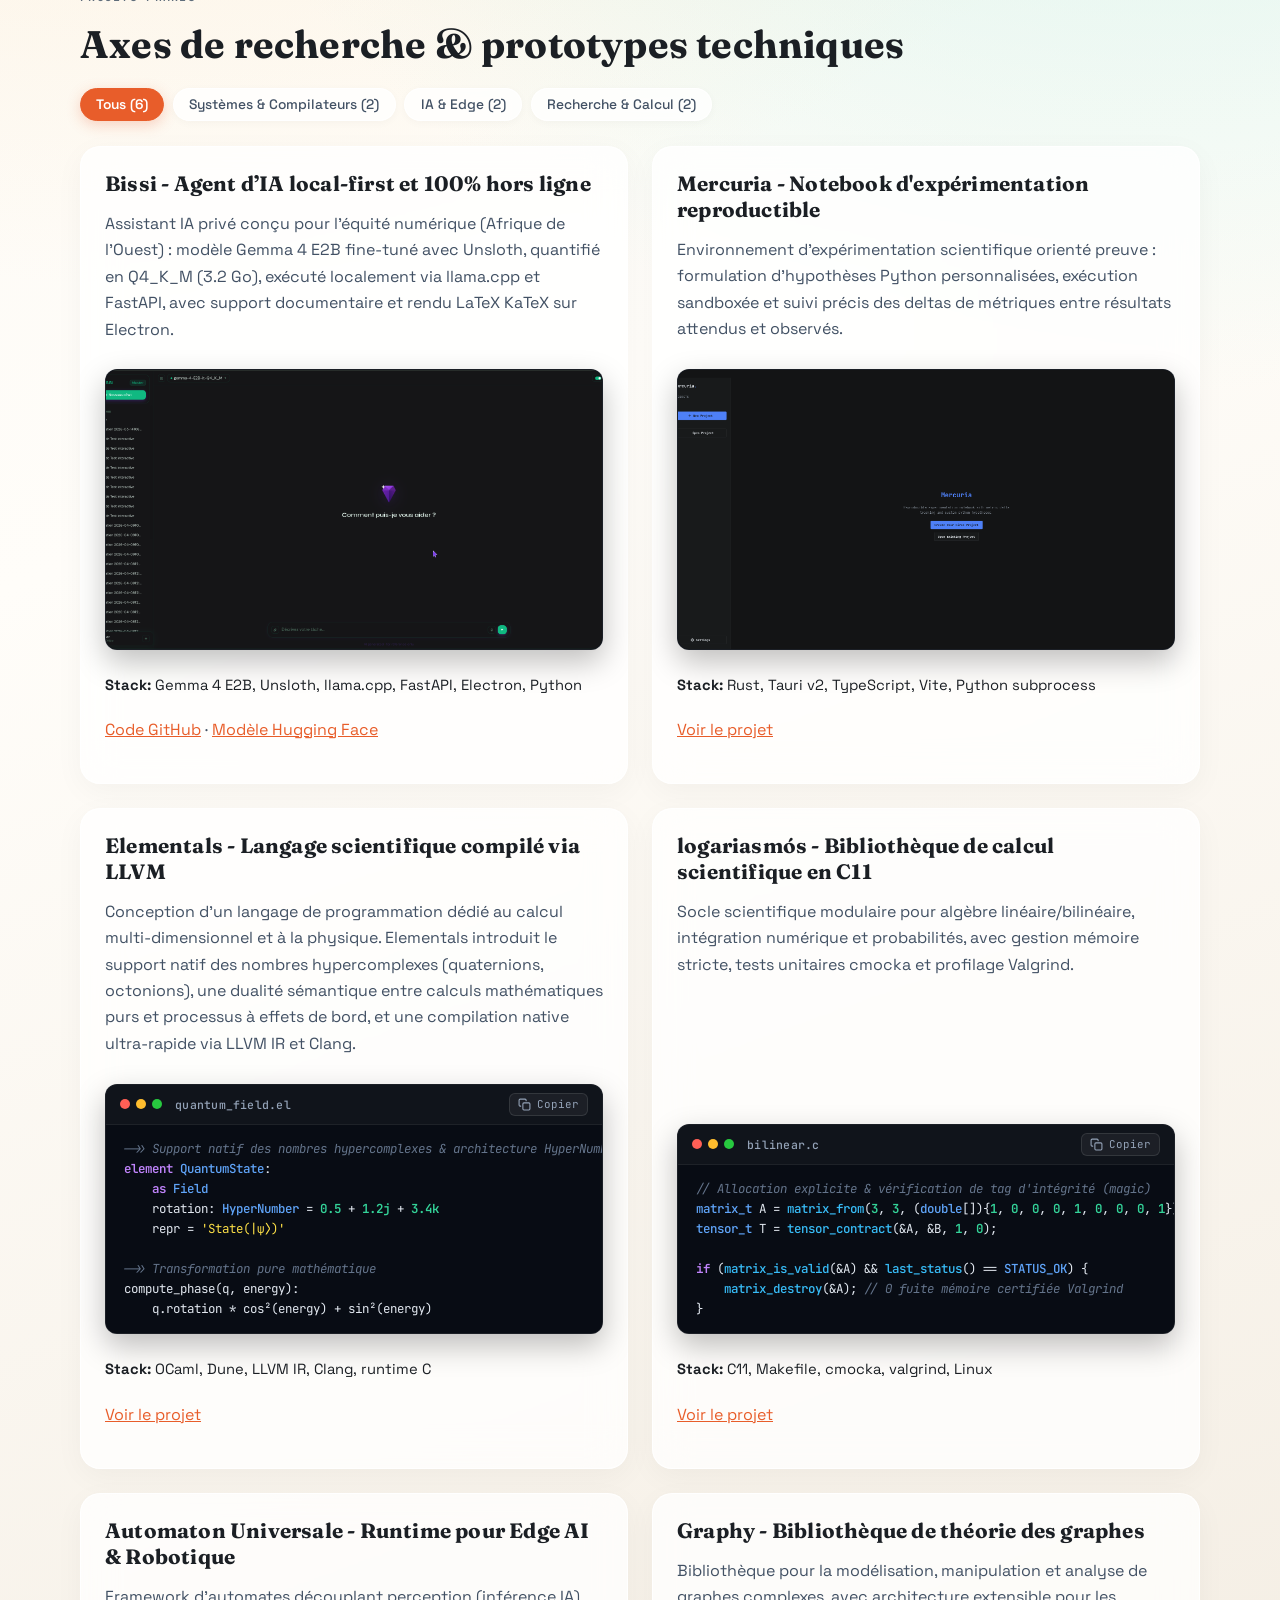
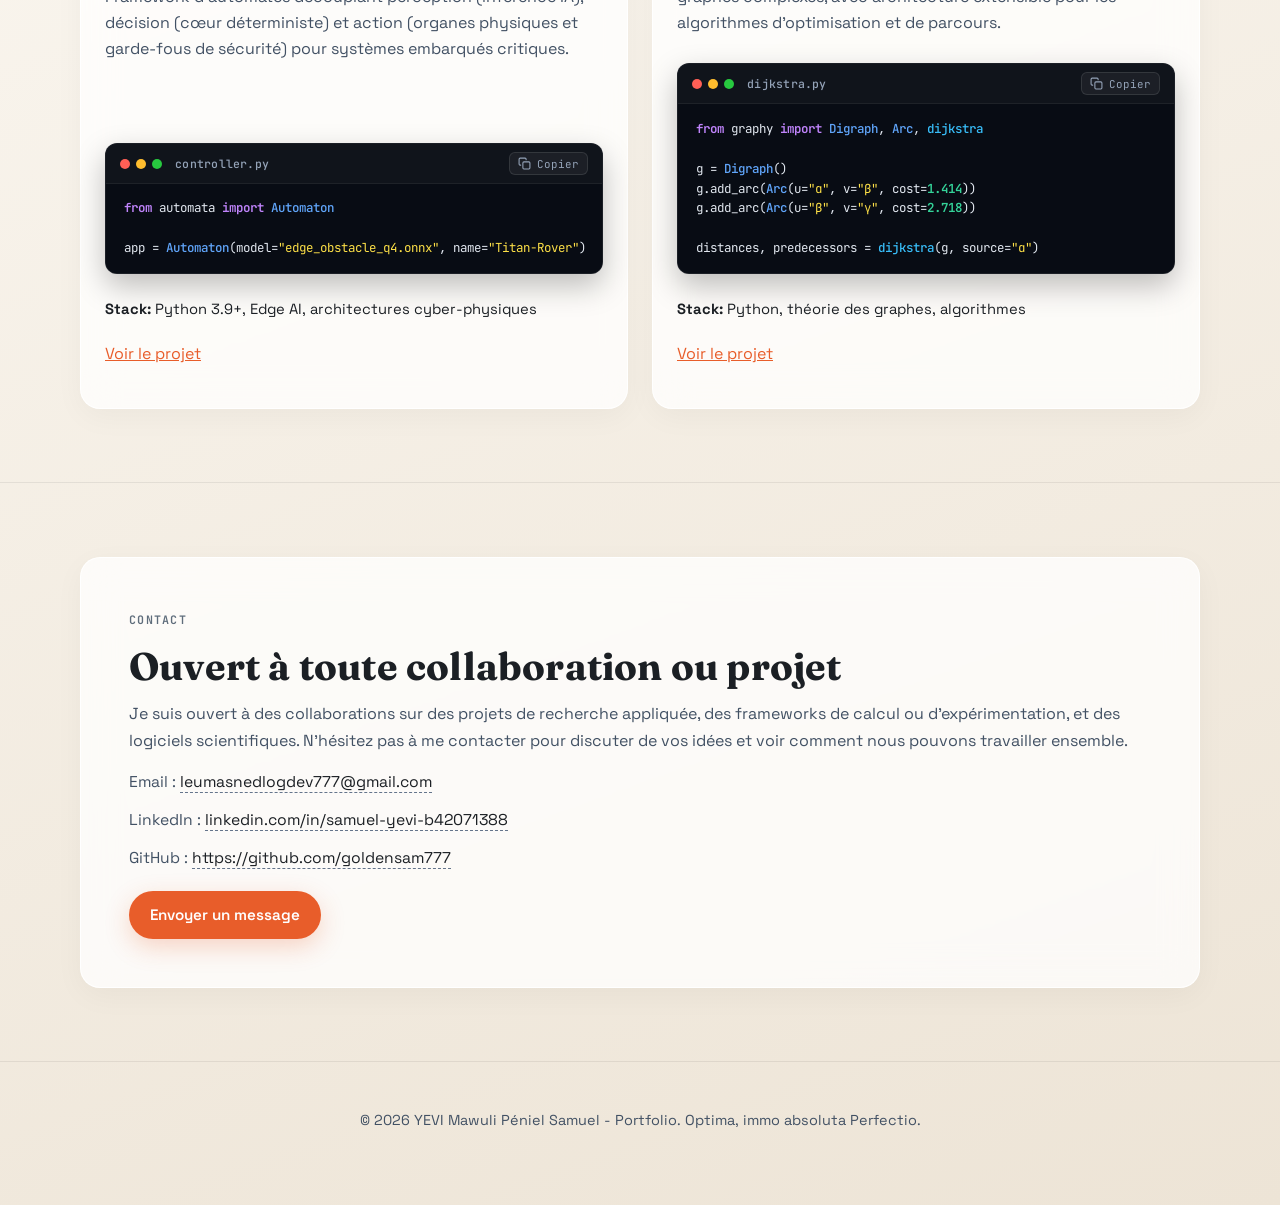
==== commit 2c06fd20: "feat: add categorized skills matrix and interactive project filter bar" ====
--- a/index.html
+++ b/index.html
@@ -1,475 +1,452 @@
-<!DOCTYPE html>
+<!doctype html>
 <html lang="fr">
 <head>
-    <meta charset="UTF-8">
-    <meta name="viewport" content="width=device-width, initial-scale=1.0">
-    <title>YEVI Mawuli Péniel Samuel</title>
-    <link rel="icon" type="image/svg+xml" href="assets/img/logo.svg">
-    <link rel="stylesheet" href="assets/css/style.css">
-    
-    <!-- SEO Meta Tags -->
-    <meta name="description" content="Étudiant en Systèmes Embarqués &amp; IoT à l'IFRI-UAC, chercheur autodidacte en IA, calcul haute performance et modèles séquentiels (SSM, Mamba, ISSM).">
-    <meta name="keywords" content="systèmes embarqués, IoT, HPC, IA, SSM, Mamba, ISSM, optimatrix, CUDA, assembleur, Edge AI, Bénin, IFRI, UAC">
-    <meta name="author" content="YEVI Mawuli Péniel Samuel">
-    <link rel="canonical" href="https://leumas-nedlog.me/">
-
-    <!-- Open Graph / Facebook -->
-    <meta property="og:type" content="website">
-    <meta property="og:url" content="https://leumas-nedlog.me/">
-    <meta property="og:title" content="YEVI Mawuli Péniel Samuel">
-    <meta property="og:description" content="Étudiant en Systèmes Embarqués &amp; IoT à l'IFRI-UAC, chercheur autodidacte en IA, calcul haute performance et modèles séquentiels (SSM, Mamba, ISSM).">
-    <meta property="og:image" content="https://leumas-nedlog.me/assets/img/profile_picture.png">
-
-    <!-- Twitter -->
-    <meta name="twitter:card" content="summary_large_image">
-    <meta name="twitter:url" content="https://leumas-nedlog.me/">
-    <meta name="twitter:title" content="YEVI Mawuli Péniel Samuel">
-    <meta name="twitter:description" content="Étudiant en Systèmes Embarqués &amp; IoT à l'IFRI-UAC, chercheur autodidacte en IA, calcul haute performance et modèles séquentiels (SSM, Mamba, ISSM).">
-    <meta name="twitter:image" content="https://leumas-nedlog.me/assets/img/profile_picture.png">
+	<meta charset="UTF-8" />
+	<meta name="viewport" content="width=device-width, initial-scale=1.0" />
+	<title>Portfolio - YEVI Mawuli Péniel Samuel</title>
+	<meta
+		name="description"
+		content="Portfolio de YEVI Mawuli Péniel Samuel - autodidacte en mathématiques, physique et informatique, projets de recherche et collaborations."
+	/>
+	<meta name="author" content="YEVI Mawuli Péniel Samuel" />
+	<link rel="canonical" href="https://leumas-nedlog.me/" />
+	<link rel="alternate" hreflang="fr" href="https://leumas-nedlog.me/" />
+	<link rel="alternate" hreflang="en" href="https://leumas-nedlog.me/en/" />
+	<link rel="alternate" hreflang="x-default" href="https://leumas-nedlog.me/" />
+	<link rel="icon" type="image/svg+xml" href="assets/img/logo.svg" />
+
+	<!-- Open Graph / Social -->
+	<meta property="og:type" content="website" />
+	<meta property="og:url" content="https://leumas-nedlog.me/" />
+	<meta property="og:title" content="Portfolio - YEVI Mawuli Péniel Samuel" />
+	<meta property="og:description" content="Informatique scientifique, systèmes et exploration computationnelle — à l’interface des mathématiques et de la physique." />
+	<meta property="og:image" content="https://leumas-nedlog.me/assets/img/profile_picture.png" />
+
+	<!-- Fonts & CSS -->
+	<link rel="preconnect" href="https://fonts.googleapis.com" />
+	<link rel="preconnect" href="https://fonts.gstatic.com" crossorigin />
+	<link rel="stylesheet" href="assets/css/style.css" />
+
+	<script>
+		(function() {
+			try {
+				var saved = localStorage.getItem('theme');
+				var systemDark = window.matchMedia('(prefers-color-scheme: dark)').matches;
+				var theme = saved || (systemDark ? 'dark' : 'light');
+				document.documentElement.setAttribute('data-theme', theme);
+			} catch (e) {}
+		})();
+	</script>
 </head>
-<body class="home-page">
-    <script>
-        if (localStorage.getItem('theme') === 'light') {
-            document.body.classList.add('light-theme');
-        }
-        if (localStorage.getItem('lang') === 'en') {
-            document.body.classList.add('lang-en');
-        }
-    </script>
-    <div class="progress-bar" id="progressBar"></div>
-    
-    <nav class="navbar">
-        <div class="nav-container">
-            <a href="#" class="nav-brand">
-                <img src="assets/img/logo.svg" alt="Logo" class="nav-logo">
-                <span class="brand-name">S.YEVI</span>
-            </a>
-            
-            <div class="nav-links" id="navLinks">
-                <a href="#apropos" class="nav-link active">
-                    <span lang="fr">À propos</span>
-                    <span lang="en">About</span>
-                </a>
-                <a href="#projets" class="nav-link">
-                    <span lang="fr">Projets Phares</span>
-                    <span lang="en">Featured Projects</span>
-                </a>
-                <a href="#researches" class="nav-link">
-                    <span lang="fr">Travaux de Recherches</span>
-                    <span lang="en">Research Work</span>
-                </a>
-            </div>
-            
-            <div class="nav-controls">
-                <button class="theme-toggle" id="themeToggleBtn" aria-label="Toggle Theme">
-                    <svg class="sun-icon" xmlns="http://www.w3.org/2000/svg" width="18" height="18" viewBox="0 0 24 24" fill="none" stroke="currentColor" stroke-width="2" stroke-linecap="round" stroke-linejoin="round"><circle cx="12" cy="12" r="5"></circle><line x1="12" y1="1" x2="12" y2="3"></line><line x1="12" y1="21" x2="12" y2="23"></line><line x1="4.22" y1="4.22" x2="5.64" y2="5.64"></line><line x1="18.36" y1="18.36" x2="19.78" y2="19.78"></line><line x1="1" y1="12" x2="3" y2="12"></line><line x1="21" y1="12" x2="23" y2="12"></line><line x1="4.22" y1="19.78" x2="5.64" y2="18.36"></line><line x1="18.36" y1="5.64" x2="19.78" y2="4.22"></line></svg>
-                    <svg class="moon-icon" xmlns="http://www.w3.org/2000/svg" width="18" height="18" viewBox="0 0 24 24" fill="none" stroke="currentColor" stroke-width="2" stroke-linecap="round" stroke-linejoin="round"><path d="M21 12.79A9 9 0 1 1 11.21 3 7 7 0 0 0 21 12.79z"></path></svg>
-                </button>
-                <button class="lang-toggle" id="langToggleBtn" aria-label="Switch Language">
-                    <span lang="fr">EN</span>
-                    <span lang="en">FR</span>
-                </button>
-                <a href="https://github.com/goldensam777" target="_blank" class="github-mobile-btn" aria-label="GitHub">
-                    <svg xmlns="http://www.w3.org/2000/svg" width="18" height="18" viewBox="0 0 24 24" fill="none" stroke="currentColor" stroke-width="2" stroke-linecap="round" stroke-linejoin="round"><path d="M9 19c-5 1.5-5-2.5-7-3m14 6v-3.87a3.37 3.37 0 0 0-.94-2.61c3.14-.35 6.44-1.54 6.44-7A5.44 5.44 0 0 0 20 4.77 5.07 5.07 0 0 0 19.91 1S18.73.65 16 2.48a13.38 13.38 0 0 0-7 0C6.27.65 5.09 1 5.09 1A5.07 5.07 0 0 0 5 4.77a5.44 5.44 0 0 0-1.5 3.78c0 5.42 3.3 6.61 6.44 7A3.37 3.37 0 0 0 9 18.13V22"></path></svg>
-                </a>
-                <div class="nav-right">
-                    <a href="https://github.com/goldensam777" target="_blank" class="nav-cta">GitHub</a>
-                </div>
-            </div>
-        </div>
-    </nav>
-    
-    <header class="hero-section">
-        <div class="hero-container">
-            <div class="hero-avatar">
-                <img src="assets/img/profile_picture.png" alt="YEVI Samuel" class="profile-img" />
-            </div>
-            <h1 class="hero-title">
-                <span class="first-name">Samuel Mawuli Péniel</span>
-                <span class="last-name">YEVI</span>
-            </h1>
-            <p class="hero-subtitle">
-                <span lang="fr">Étudiant en Systèmes Embarqués &amp; IoT &bull; Chercheur autodidacte en IA &amp; Systèmes</span>
-                <span lang="en">Embedded Systems &amp; IoT Student &bull; Self-Taught AI &amp; Systems Researcher</span>
-            </p>
-            
-            <div class="typing-animation">
-                <img lang="fr" src="https://readme-typing-svg.demolab.com?font=Fira+Code&weight=600&duration=3000&pause=1000&color=1A73E8&center=true&vCenter=true&width=750&lines=Calcul+Scientifique+%7C+Syst%C3%A8mes+d'IA+%7C+Ing%C3%A9nierie+Bas-Niveau;C+%7C+C%2B%2B+%7C+Rust+%7C+Python+%7C+CUDA;Construire+des+syst%C3%A8mes+pour+explorer+le+calcul;Optima%2C+immo+absoluta+perfectio" alt="Typing Animation" />
-                <img lang="en" src="https://readme-typing-svg.demolab.com?font=Fira+Code&weight=600&duration=3000&pause=1000&color=1A73E8&center=true&vCenter=true&width=750&lines=Scientific+Computing+%7C+AI+Systems+%7C+Low-Level+Engineering;C+%7C+C%2B%2B+%7C+Rust+%7C+Python+%7C+CUDA;Building+systems+to+explore+computation;Optima%2C+immo+absoluta+perfectio" alt="Typing Animation" />
-            </div>
-        </div>
-    </header>
-    
-    <div class="container">
-        
-        <section id="apropos">
-            <h2>
-                <span lang="fr">À propos</span>
-                <span lang="en">About</span>
-            </h2>
-            <p>
-                <span lang="fr">Je suis <strong>YEVI Mawuli Péniel Samuel</strong>, étudiant en <strong>Systèmes Embarqués & IoT</strong> à l'IFRI-UAC et chercheur autodidacte.</span>
-                <span lang="en">I am <strong>YEVI Mawuli Péniel Samuel</strong>, an <strong>Embedded Systems & IoT</strong> student at IFRI-UAC and a self-taught researcher.</span>
-            </p>
-            <p>
-                <span lang="fr">Je développe des systèmes logiciels à différents niveaux d'abstraction : du calcul bas niveau (C, assembleur, CUDA) aux architectures de modèles d'intelligence artificielle et aux outils de développement expérimentaux.</span>
-                <span lang="en">I develop software systems at various levels of abstraction: from low-level computing (C, assembly, CUDA) to artificial intelligence model architectures and experimental development tools.</span>
-            </p>
-            <p>
-                <span lang="fr">Mon approche est orientée recherche et exploration : je construis des systèmes pour comprendre le calcul, l'information et les modèles qui en émergent.</span>
-                <span lang="en">My approach is research and exploration-oriented: I build systems to understand computation, information, and the models that emerge from them.</span>
-            </p>
-        </section>
-        
-        <section id="vision">
-            <h2>
-                <span lang="fr">Vision</span>
-                <span lang="en">Vision</span>
-            </h2>
-            <p>
-                <span lang="fr">Je considère les logiciels comme des instruments d'exploration.</span>
-                <span lang="en">I consider software as instruments of exploration.</span>
-            </p>
-            <p>
-                <span lang="fr">Mes travaux s'articulent autour d'une question centrale :</span>
-                <span lang="en">My work revolves around a central question:</span>
-            </p>
-            <p>
-                <strong>
-                    <span lang="fr">comment représenter, transformer et optimiser l'information à travers des systèmes computationnels ?</span>
-                    <span lang="en">how to represent, transform, and optimize information through computational systems?</span>
-                </strong>
-            </p>
-            <p>
-                <span lang="fr">Cela inclut :</span>
-                <span lang="en">This includes:</span>
-            </p>
-            <ul>
-                <li>
-                    <span lang="fr">le calcul numérique haute performance,</span>
-                    <span lang="en">high-performance numerical computing,</span>
-                </li>
-                <li>
-                    <span lang="fr">les architectures de modèles séquentiels,</span>
-                    <span lang="en">sequential model architectures,</span>
-                </li>
-                <li>
-                    <span lang="fr">les systèmes d'intelligence artificielle locale,</span>
-                    <span lang="en">local artificial intelligence systems,</span>
-                </li>
-                <li>
-                    <span lang="fr">et la conception d'outils de recherche expérimentaux.</span>
-                    <span lang="en">and the design of experimental research tools.</span>
-                </li>
-            </ul>
-        </section>
-        
-        <section id="domaines">
-            <h2>
-                <span lang="fr">Domaines d'exploration</span>
-                <span lang="en">Fields of Exploration</span>
-            </h2>
-            <ul>
-                <li>
-                    <span lang="fr">Calcul scientifique et architectures parallèles</span>
-                    <span lang="en">Scientific computing and parallel architectures</span>
-                </li>
-                <li>
-                    <span lang="fr">Intelligence artificielle et modèles séquentiels (SSM, Transformers, Mamba)</span>
-                    <span lang="en">Artificial intelligence and sequential models (SSM, Transformers, Mamba)</span>
-                </li>
-                <li>
-                    <span lang="fr">Systèmes bas niveau et optimisation (C, ASM, CUDA)</span>
-                    <span lang="en">Low-level systems and optimization (C, ASM, CUDA)</span>
-                </li>
-                <li>
-                    <span lang="fr">IA locale et systèmes embarqués</span>
-                    <span lang="en">Local AI and embedded systems</span>
-                </li>
-                <li>
-                    <span lang="fr">Ingénierie des frameworks et runtimes</span>
-                    <span lang="en">Framework and runtime engineering</span>
-                </li>
-                <li>
-                    <span lang="fr">Interaction entre physique, information et computation</span>
-                    <span lang="en">Interaction between physics, information, and computation</span>
-                </li>
-            </ul>
-        </section>
-
-        <section id="projets">
-            <h2>
-                <span lang="fr">Projets Phares</span>
-                <span lang="en">Featured Projects</span>
-            </h2>
-            <p>
-                <span lang="fr">Je travaille sur plusieurs projets de recherche et d'ingénierie logicielle :</span>
-                <span lang="en">I work on several research and software engineering projects:</span>
-            </p>
-            <table>
-                <thead>
-                    <tr>
-                        <th>
-                            <span lang="fr">Projet</span>
-                            <span lang="en">Project</span>
-                        </th>
-                        <th>
-                            <span lang="fr">Description</span>
-                            <span lang="en">Description</span>
-                        </th>
-                    </tr>
-                </thead>
-                <tbody>
-                    <tr>
-                        <td><strong>Optimatrix</strong></td>
-                        <td>
-                            <span lang="fr">Substrat de calcul numérique bas niveau &mdash; GEMM, Conv1D/ND, activations AVX2, FFT. C / Assembleur x86-64 / CUDA / Python bindings.</span>
-                            <span lang="en">Low-level numerical computing substrate &mdash; GEMM, Conv1D/ND, AVX2 activations, FFT. C / x86-64 Assembly / CUDA / Python bindings.</span>
-                        </td>
-                    </tr>
-                    <tr>
-                        <td><strong>Bissi</strong></td>
-                        <td>
-                            <span lang="fr">Assistant IA local-first 100% hors-ligne. Gemma 4 affiné via Unsloth &rarr; Q4_K_M &rarr; llama.cpp &rarr; FastAPI &rarr; Electron. Conçu pour les environnements à faible connectivité.</span>
-                            <span lang="en">100% offline local-first AI assistant. Gemma 4 fine-tuned via Unsloth &rarr; Q4_K_M &rarr; llama.cpp &rarr; FastAPI &rarr; Electron. Built for low-connectivity environments.</span>
-                        </td>
-                    </tr>
-                    <tr>
-                        <td><strong>Plenum</strong></td>
-                        <td>
-                            <span lang="fr">Outil de délibération multi-LLM. Réinjecte les réponses de chaque modèle dans le prompt des autres à chaque tour &mdash; friction fertile.</span>
-                            <span lang="en">Multi-LLM deliberation tool. Feeds each model's response back into the prompt of others at each turn &mdash; fertile friction.</span>
-                        </td>
-                    </tr>
-                    <tr>
-                        <td><strong>MentorLink</strong></td>
-                        <td>
-                            <span lang="fr">Plateforme académique de mise en relation étudiants-mentors. Django + Channels + PostgreSQL + WebSockets.</span>
-                            <span lang="en">Academic student-mentor matching platform. Django + Channels + PostgreSQL + WebSockets.</span>
-                        </td>
-                    </tr>
-                    <tr>
-                        <td><strong>Argus</strong></td>
-                        <td>
-                            <span lang="fr">Modèle de détection de fraude financière &mdash; IsolationForest + XGBoost. DataTour 2026.</span>
-                            <span lang="en">Financial fraud detection model &mdash; IsolationForest + XGBoost. DataTour 2026.</span>
-                        </td>
-                    </tr>
-                    <tr>
-                        <td><strong>Premier.js</strong></td>
-                        <td>
-                            <span lang="fr">Framework expérimental de composants frontend.</span>
-                            <span lang="en">Experimental frontend component framework.</span>
-                        </td>
-                    </tr>
-                </tbody>
-            </table>
-        </section>
-
-        <section id="researches">
-            <h2>
-                <span lang="fr">Travaux de Recherches</span>
-                <span lang="en">Research Work</span>
-            </h2>
-            <!-- <h3 style="margin-top: 20px;"><span lang="fr">Théories Fondamentales</span><span lang="en">Fundamental Theories</span></h3>
-            <ul>
-                <li>
-                    <strong><span lang="fr">Équilibre des Volontés (≈ 8 ans)</span><span lang="en">Balance of Wills (~ 8 years)</span></strong> &mdash; 
-                    <span lang="fr">L'équilibre des volontés est la somme de toutes, quel que soit le signe. Intuition fondatrice sur l'émergence et la dynamique collective.</span>
-                    <span lang="en">The balance of wills is the sum of all, regardless of the sign. Foundational intuition on emergence and collective dynamics.</span>
-                </li>
-                <li>
-                    <strong><span lang="fr">Informatique des Volontés</span><span lang="en">Wills Informatics</span></strong> &mdash; 
-                    <span lang="fr">La computation vue comme interaction entre volontés. Concepts : friction fertile, pluralité, émergence, coopération compétitive.</span>
-                    <span lang="en">Computation viewed as an interaction between wills. Concepts: fertile friction, plurality, emergence, competitive cooperation.</span>
-                </li>
-            </ul> -->
-
-            <h3 style="margin-top: 30px;">
-                <span lang="fr">Recherches Actives</span>
-                <span lang="en">Active Research</span>
-            </h3>
-            <ul>
-                <li>
-                    <strong>Index State Space Models (ISSM)</strong> &mdash; 
-                    <span lang="fr">Hypothèse : le temps n'est qu'un cas particulier de paramétrisation d'un SSM. Généralisation des SSM classiques par remplacement du facteur de discrétisation temporelle par un facteur d'indexation général. Les SSM classiques apparaissent comme cas particulier d'une indexation linéaire uniforme.</span>
-                    <span lang="en">Hypothesis: time is only a special case of SSM parameterization. Generalization of classical SSMs by replacing the temporal discretization factor with a general indexation factor. Classical SSMs appear as a special case of uniform linear indexation.</span>
-                </li>
-                <li>
-                    <strong>Serenity / TEM</strong> &mdash;
-                    <span lang="fr">Résolution des équations différentielles non linéaires par projection dans un environnement de dimension supérieure (linéarisation via opérateurs de Koopman).</span>
-                    <span lang="en">Solving non-linear differential equations by projection into a higher-dimensional space (linearization via Koopman operators).</span>
-                </li>
-                <li>
-                    <strong>Reconstruction implicite des poids</strong> &mdash;
-                    <span lang="fr">Les poids d'un modèle pourraient émerger d'un processus continu plutôt qu'être stockés de manière discrète. Sources : HiPPO, processus quantiques, mémoire implicite.</span>
-                    <span lang="en">Model weights could emerge from a continuous process rather than being stored discretely. Sources: HiPPO, quantum processes, implicit memory.</span>
-                </li>
-            </ul>
-        </section>
-        
-        <section id="stack">
-            <h2>
-                <span lang="fr">Stack technique</span>
-                <span lang="en">Tech Stack</span>
-            </h2>
-            <div class="tech-stack">
-                <div class="tech-category">
-                    <h3>
-                        <span lang="fr">Bas niveau & performance</span>
-                        <span lang="en">Low-Level & Performance</span>
-                    </h3>
-                    <p>C • C++ • Assembly x86-64 • CUDA • Linux</p>
-                </div>
-                <div class="tech-category">
-                    <h3>
-                        <span lang="fr">IA & calcul scientifique</span>
-                        <span lang="en">AI & Scientific Computing</span>
-                    </h3>
-                    <p>
-                        <span lang="fr">Python • NumPy (en apprentissage) • PyTorch (en apprentissage) • Scikit-Learn (en apprentissage) • SciPy (en apprentissage) • SymPy (en apprentissage) • Pandas • Matplotlib • Seaborn (en apprentissage)</span>
-                        <span lang="en">Python • NumPy (learning) • PyTorch (learning) • Scikit-Learn (learning) • SciPy (learning) • SymPy (learning) • Pandas • Matplotlib • Seaborn (learning)</span>
-                    </p>
-                </div>
-                <div class="tech-category">
-                    <h3>
-                        <span lang="fr">Systèmes & développement</span>
-                        <span lang="en">Systems & Development</span>
-                    </h3>
-                    <p>
-                        <span lang="fr">Rust (en apprentissage) • Git • TypeScript • React • Next.js • Django</span>
-                        <span lang="en">Rust (learning) • Git • TypeScript • React • Next.js • Django</span>
-                    </p>
-                </div>
-            </div>
-        </section>
-        
-        
-        <section id="github">
-            <h2>GitHub Analytics</h2>
-            <div class="github-stats-full">
-                <img src="https://github-readme-streak-stats.herokuapp.com/?user=goldensam777&theme=github-dark-blue&hide_border=true" alt="GitHub Streak" />
-            </div>
-            <div class="github-stats-full">
-                <img src="https://github-readme-activity-graph.vercel.app/graph?username=goldensam777&theme=github_dark&area=true&hide_border=true&color=58A6FF" alt="GitHub Activity Graph" />
-            </div>
-        </section>
-        
-        <section id="collaboration">
-            <h2>
-                <span lang="fr">Collaboration</span>
-                <span lang="en">Collaboration</span>
-            </h2>
-            <p>
-                <span lang="fr">Je suis ouvert aux collaborations de recherche, projets expérimentaux et partenariats techniques dans les domaines du calcul scientifique, de l'intelligence artificielle et des systèmes logiciels.</span>
-                <span lang="en">I am open to research collaborations, experimental projects, and technical partnerships in the fields of scientific computing, artificial intelligence, and software systems.</span>
-            </p>
-            
-            <div class="collaboration-status">
-                <img lang="fr" src="https://img.shields.io/badge/STATUT-FOCUS-58A6FF?style=for-the-badge&labelColor=2D333B" alt="Statut" class="status-badge-inline" />
-                <img lang="en" src="https://img.shields.io/badge/STATUS-FOCUS-58A6FF?style=for-the-badge&labelColor=2D333B" alt="Status" class="status-badge-inline" />
-            </div>
-            
-            <div class="collaboration-badges">
-                <a href="mailto:leumasnedlogdev777@gmail.com" class="badge-link">
-                    <img src="https://img.shields.io/badge/Email-leumasnedlogdev777%40gmail.com-D14836?style=for-the-badge&logo=gmail&logoColor=white&labelColor=2D333B" alt="Email" />
-                </a>
-                <a href="https://www.linkedin.com/in/samuel-yevi-b42071388/" target="_blank" class="badge-link">
-                    <img src="https://img.shields.io/badge/LinkedIn-Samuel%20Yevi-0077B5?style=for-the-badge&logo=linkedin&logoColor=white&labelColor=2D333B" alt="LinkedIn" />
-                </a>
-            </div>
-        </section>
-        
-        <div class="quote">
-            <p><em>Optima, immo absoluta perfectio.</em></p>
-        </div>
-    </div>
-    
-    <script>
-        // Progress bar functionality
-        window.addEventListener('scroll', () => {
-            const winScroll = document.body.scrollTop || document.documentElement.scrollTop;
-            const height = document.documentElement.scrollHeight - document.documentElement.clientHeight;
-            const scrolled = (winScroll / height) * 100;
-            document.getElementById('progressBar').style.width = scrolled + '%';
-        });
-        
-        // Smooth scroll for navigation links
-        document.querySelectorAll('a[href^="#"]').forEach(anchor => {
-            anchor.addEventListener('click', function (e) {
-                e.preventDefault();
-                const target = document.querySelector(this.getAttribute('href'));
-                if (target) {
-                    target.scrollIntoView({
-                        behavior: 'smooth',
-                        block: 'start'
-                    });
-                }
-            });
-        });
-
-
-        // Theme toggle logic
-        const themeToggleBtn = document.getElementById('themeToggleBtn');
-        if (themeToggleBtn) {
-            themeToggleBtn.addEventListener('click', () => {
-                document.body.classList.toggle('light-theme');
-                if (document.body.classList.contains('light-theme')) {
-                    localStorage.setItem('theme', 'light');
-                } else {
-                    localStorage.setItem('theme', 'dark');
-                }
-            });
-        }
-
-        // Language toggle logic
-        const langToggleBtn = document.getElementById('langToggleBtn');
-        if (langToggleBtn) {
-            langToggleBtn.addEventListener('click', () => {
-                document.body.classList.toggle('lang-en');
-                if (document.body.classList.contains('lang-en')) {
-                    localStorage.setItem('lang', 'en');
-                } else {
-                    localStorage.setItem('lang', 'fr');
-                }
-            });
-        }
-
-        // Scroll Spy functionality
-        const spySections = document.querySelectorAll('section[id]');
-        const spyLinks = document.querySelectorAll('.nav-links a.nav-link');
-        
-        window.addEventListener('scroll', () => {
-            let current = '';
-            const scrollY = window.pageYOffset || document.documentElement.scrollTop;
-            
-            spySections.forEach(section => {
-                const sectionTop = section.offsetTop - 150;
-                const sectionHeight = section.offsetHeight;
-                if (scrollY >= sectionTop && scrollY < sectionTop + sectionHeight) {
-                    current = section.getAttribute('id');
-                }
-            });
-            
-            // Map sub-sections back to main sections in navbar
-            if (current === 'vision' || current === 'domaines') {
-                current = 'apropos';
-            }
-            if (current === 'hackathons' || current === 'stack' || current === 'github' || current === 'collaboration') {
-                current = 'apropos';
-            }
-            
-            if (scrollY < 200) {
-                current = 'apropos';
-            }
-            
-            spyLinks.forEach(link => {
-                link.classList.remove('active');
-                if (link.getAttribute('href') === `#${current}`) {
-                    link.classList.add('active');
-                }
-            });
-        });
-    </script>
+<body>
+	<div class="shape a" aria-hidden="true"></div>
+	<div class="shape b" aria-hidden="true"></div>
+
+	<header class="topbar">
+		<div class="container topbar-inner">
+			<p class="brand">YEVI Mawuli Péniel Samuel</p>
+			<div class="topbar-right">
+				<nav class="nav" aria-label="Navigation principale">
+					<a href="#a-propos">À propos</a>
+					<a href="#projets">Projets</a>
+					<a href="#contact">Contact</a>
+				</nav>
+				<div class="topbar-actions">
+					<a class="lang-switch-btn" href="en/" aria-label="Switch to English version" title="English version">EN</a>
+					<button id="themeToggle" class="theme-toggle-btn" type="button" aria-label="Basculer entre mode clair et sombre" title="Changer de thème">
+						<svg class="icon-sun" width="17" height="17" viewBox="0 0 24 24" fill="none" stroke="currentColor" stroke-width="2" stroke-linecap="round" stroke-linejoin="round">
+							<circle cx="12" cy="12" r="5"></circle>
+							<line x1="12" y1="1" x2="12" y2="3"></line>
+							<line x1="12" y1="21" x2="12" y2="23"></line>
+							<line x1="4.22" y1="4.22" x2="5.64" y2="5.64"></line>
+							<line x1="18.36" y1="18.36" x2="19.78" y2="19.78"></line>
+							<line x1="1" y1="12" x2="3" y2="12"></line>
+							<line x1="21" y1="12" x2="23" y2="12"></line>
+							<line x1="4.22" y1="19.78" x2="5.64" y2="18.36"></line>
+							<line x1="18.36" y1="5.64" x2="19.78" y2="4.22"></line>
+						</svg>
+						<svg class="icon-moon" width="17" height="17" viewBox="0 0 24 24" fill="none" stroke="currentColor" stroke-width="2" stroke-linecap="round" stroke-linejoin="round">
+							<path d="M21 12.79A9 9 0 1 1 11.21 3 7 7 0 0 0 21 12.79z"></path>
+						</svg>
+					</button>
+				</div>
+			</div>
+		</div>
+	</header>
+
+	<main>
+		<section class="hero-lab">
+			<div class="container hero-lab-shell">
+				<article class="lab-main reveal">
+					<div class="lab-content">
+						<span class="hero-kicker"><span class="dot" aria-hidden="true"></span>Qui suis-je ?</span>
+						<h1>YEVI Mawuli Péniel Samuel.</h1>
+						<p class="hero-subtitle">Informatique scientifique, systèmes et exploration computationnelle — à l’interface des mathématiques et de la physique.</p>
+						<p class="hero-summary">
+							Étudiant et chercheur autodidacte, je construis des outils et systèmes informatiques pour
+							explorer des problèmes en mathématiques, physique et calcul scientifique. Je recherche des
+							projets techniques exigeants où apprendre vite, contribuer concrètement et approfondir mes
+							bases en informatique.
+						</p>
+						<ul class="research-points">
+							<li>Calcul scientifique, architectures parallèles et optimisation bas niveau</li>
+							<li>Intelligence artificielle locale, modèles séquentiels et systèmes embarqués</li>
+							<li>Frameworks, runtimes et outils de recherche expérimentaux</li>
+						</ul>
+						<div class="stack">
+							<span class="chip">Deep Learning Systems</span>
+							<span class="chip">Calcul Scientifique</span>
+							<span class="chip">Méthodes Numériques</span>
+							<span class="chip">Systèmes Embarqués &amp; IoT</span>
+						</div>
+						<div class="cta-row">
+							<a class="btn primary" href="#contact">Proposer un projet</a>
+							<a class="btn secondary" href="https://github.com/goldensam777" target="_blank" rel="noreferrer">
+								Voir mes projets
+							</a>
+						</div>
+					</div>
+					<figure class="profile-orbit" aria-label="Portrait de YEVI Mawuli Péniel Samuel">
+						<img src="assets/img/profile_picture.png" alt="Portrait de YEVI Mawuli Péniel Samuel" />
+						<div class="marquee-track" aria-hidden="true">
+							<div class="marquee-content">
+								<span>Calcul Scientifique</span> <span class="dot-sep">•</span>
+								<span>Systèmes Bas-Niveau</span> <span class="dot-sep">•</span>
+								<span>IA Locale &amp; Edge</span> <span class="dot-sep">•</span>
+								<span>Compilateurs LLVM</span> <span class="dot-sep">•</span>
+								<span>Optima, immo absoluta perfectio</span> <span class="dot-sep">•</span>
+								<span>Calcul Scientifique</span> <span class="dot-sep">•</span>
+								<span>Systèmes Bas-Niveau</span> <span class="dot-sep">•</span>
+								<span>IA Locale &amp; Edge</span> <span class="dot-sep">•</span>
+								<span>Compilateurs LLVM</span> <span class="dot-sep">•</span>
+								<span>Optima, immo absoluta perfectio</span> <span class="dot-sep">•</span>
+							</div>
+						</div>
+					</figure>
+				</article>
+			</div>
+		</section>
+
+		<section id="a-propos">
+			<div class="container grid-2">
+				<article class="card reveal">
+					<span class="eyebrow">À propos</span>
+					<h2>Comprendre, représenter et transformer l’information</h2>
+					<p>
+						Je suis étudiant en systèmes embarqués et IoT à l’IFRI-UAC, et chercheur autodidacte.
+						L’informatique est mon domaine central : j’y construis des outils et des systèmes pour
+						explorer des questions issues des mathématiques, de la physique et du calcul scientifique.
+					</p>
+					<p>
+						J’explore actuellement le calcul scientifique, les méthodes numériques, la programmation
+						systèmes et l’ingénierie de frameworks d’expérimentation, avec une attention particulière
+						portée à la rigueur, aux performances et à la reproductibilité.
+					</p>
+				</article>
+				<article class="card reveal">
+					<span class="eyebrow">Stack</span>
+					<h2>Technologies &amp; outils</h2>
+					<div class="skills-matrix">
+						<div class="skill-group">
+							<span class="skill-group-title">Systèmes &amp; Compilateurs</span>
+							<div class="chips">
+								<span class="chip">C / C++ (C11)</span>
+								<span class="chip">Rust</span>
+								<span class="chip">OCaml</span>
+								<span class="chip">LLVM IR</span>
+								<span class="chip">Linux / Valgrind</span>
+							</div>
+						</div>
+						<div class="skill-group">
+							<span class="skill-group-title">IA &amp; Calcul Scientifique</span>
+							<div class="chips">
+								<span class="chip">Python</span>
+								<span class="chip">llama.cpp / GGUF</span>
+								<span class="chip">Unsloth</span>
+								<span class="chip">FastAPI</span>
+							</div>
+						</div>
+						<div class="skill-group">
+							<span class="skill-group-title">Runtimes &amp; Outils</span>
+							<div class="chips">
+								<span class="chip">Tauri v2</span>
+								<span class="chip">Electron</span>
+								<span class="chip">Git / GitHub</span>
+							</div>
+						</div>
+					</div>
+				</article>
+			</div>
+		</section>
+
+		<section id="projets">
+			<div class="container">
+				<span class="eyebrow">Projets phares</span>
+				<h2>Axes de recherche &amp; prototypes techniques</h2>
+
+				<div class="project-filter-bar">
+					<button class="filter-btn active" type="button" data-filter="all">Tous (6)</button>
+					<button class="filter-btn" type="button" data-filter="systems">Systèmes &amp; Compilateurs (2)</button>
+					<button class="filter-btn" type="button" data-filter="ai">IA &amp; Edge (2)</button>
+					<button class="filter-btn" type="button" data-filter="scientific">Recherche &amp; Calcul (2)</button>
+				</div>
+
+				<div class="project-board">
+					<article class="card project reveal" data-category="ai">
+						<div class="project-head">
+							<h3>Bissi - Agent d’IA local-first et 100% hors ligne</h3>
+						</div>
+						<p class="project-summary">
+							Assistant IA privé conçu pour l'équité numérique (Afrique de l'Ouest) : modèle Gemma 4 E2B fine-tuné avec Unsloth, quantifié en Q4_K_M (3.2 Go), exécuté localement via llama.cpp et FastAPI, avec support documentaire et rendu LaTeX KaTeX sur Electron.
+						</p>
+						<div class="project-preview">
+							<img src="assets/img/bissi_dark.png" alt="Interface de l'agent IA Bissi en mode sombre" loading="lazy" />
+						</div>
+						<p class="project-stack"><strong>Stack:</strong> Gemma 4 E2B, Unsloth, llama.cpp, FastAPI, Electron, Python</p>
+						<p>
+							<a href="https://github.com/Smart-Learn-Squad/bissi" target="_blank" rel="noreferrer">Code GitHub</a> · 
+							<a href="https://huggingface.co/samsam8623/bissi-gemma4-e2b/tree/main" target="_blank" rel="noreferrer">Modèle Hugging Face</a>
+						</p>
+					</article>
+
+					<article class="card project reveal" data-category="scientific">
+						<div class="project-head">
+							<h3>Mercuria - Notebook d'expérimentation reproductible</h3>
+						</div>
+						<p class="project-summary">
+							Environnement d'expérimentation scientifique orienté preuve : formulation d'hypothèses Python personnalisées, exécution sandboxée et suivi précis des deltas de métriques entre résultats attendus et observés.
+						</p>
+						<div class="project-preview">
+							<img src="assets/img/mercuria_preview.png" alt="Interface de Mercuria - Notebook d'expérimentation reproductible" loading="lazy" />
+						</div>
+						<p class="project-stack"><strong>Stack:</strong> Rust, Tauri v2, TypeScript, Vite, Python subprocess</p>
+						<p><a href="https://github.com/leumas-labs/mercuria" target="_blank" rel="noreferrer">Voir le projet</a></p>
+					</article>
+
+					<article class="card project reveal" data-category="systems">
+						<div class="project-head">
+							<h3>Elementals - Langage scientifique compilé via LLVM</h3>
+						</div>
+						<p class="project-summary">
+							Conception d'un langage de programmation dédié au calcul multi-dimensionnel et à la physique.
+							Elementals introduit le support natif des nombres hypercomplexes (quaternions, octonions),
+							une dualité sémantique entre calculs mathématiques purs et processus à effets de bord,
+							et une compilation native ultra-rapide via LLVM IR et Clang.
+						</p>
+						<div class="code-editor">
+							<div class="editor-header">
+								<div class="editor-left">
+									<div class="editor-dots">
+										<span class="dot-red"></span>
+										<span class="dot-yellow"></span>
+										<span class="dot-green"></span>
+									</div>
+									<span class="editor-title">quantum_field.el</span>
+								</div>
+								<button class="copy-btn" type="button" aria-label="Copier le code" onclick="copyCode(this)">
+									<svg class="icon-copy" width="13" height="13" viewBox="0 0 24 24" fill="none" stroke="currentColor" stroke-width="2" stroke-linecap="round" stroke-linejoin="round"><rect x="9" y="9" width="13" height="13" rx="2" ry="2"></rect><path d="M5 15H4a2 2 0 0 1-2-2V4a2 2 0 0 1 2-2h9a2 2 0 0 1 2 2v1"></path></svg>
+									<svg class="icon-check" width="13" height="13" viewBox="0 0 24 24" fill="none" stroke="currentColor" stroke-width="2" stroke-linecap="round" stroke-linejoin="round"><polyline points="20 6 9 17 4 12"></polyline></svg>
+									<span>Copier</span>
+								</button>
+							</div>
+							<pre class="editor-body"><code><span class="el-cm">->> Support natif des nombres hypercomplexes &amp; architecture HyperNumber</span>
+<span class="el-kw">element</span> <span class="el-ty">QuantumState</span>:
+    <span class="el-kw">as</span> <span class="el-ty">Field</span>
+    rotation: <span class="el-ty">HyperNumber</span> = <span class="el-hn">0.5</span> + <span class="el-hn">1.2j</span> + <span class="el-hn">3.4k</span>
+    repr = <span class="el-st">'State(|ψ⟩)'</span>
+
+<span class="el-cm">->> Transformation pure mathématique</span>
+compute_phase(q, energy):
+    q.rotation * cos²(energy) + sin²(energy)</code></pre>
+						</div>
+						<p class="project-stack"><strong>Stack:</strong> OCaml, Dune, LLVM IR, Clang, runtime C</p>
+						<p><a href="https://github.com/goldensam777/elementals" target="_blank" rel="noreferrer">Voir le projet</a></p>
+					</article>
+
+					<article class="card project reveal" data-category="systems">
+						<div class="project-head">
+							<h3>logariasmós - Bibliothèque de calcul scientifique en C11</h3>
+						</div>
+						<p class="project-summary">
+							Socle scientifique modulaire pour algèbre linéaire/bilinéaire, intégration numérique
+							et probabilités, avec gestion mémoire stricte, tests unitaires cmocka et profilage Valgrind.
+						</p>
+						<div class="code-editor">
+							<div class="editor-header">
+								<div class="editor-left">
+									<div class="editor-dots">
+										<span class="dot-red"></span>
+										<span class="dot-yellow"></span>
+										<span class="dot-green"></span>
+									</div>
+									<span class="editor-title">bilinear.c</span>
+								</div>
+								<button class="copy-btn" type="button" aria-label="Copier le code" onclick="copyCode(this)">
+									<svg class="icon-copy" width="13" height="13" viewBox="0 0 24 24" fill="none" stroke="currentColor" stroke-width="2" stroke-linecap="round" stroke-linejoin="round"><rect x="9" y="9" width="13" height="13" rx="2" ry="2"></rect><path d="M5 15H4a2 2 0 0 1-2-2V4a2 2 0 0 1 2-2h9a2 2 0 0 1 2 2v1"></path></svg>
+									<svg class="icon-check" width="13" height="13" viewBox="0 0 24 24" fill="none" stroke="currentColor" stroke-width="2" stroke-linecap="round" stroke-linejoin="round"><polyline points="20 6 9 17 4 12"></polyline></svg>
+									<span>Copier</span>
+								</button>
+							</div>
+							<pre class="editor-body"><code><span class="el-cm">// Allocation explicite &amp; vérification de tag d'intégrité (magic)</span>
+<span class="el-ty">matrix_t</span> A = <span class="el-fn">matrix_from</span>(<span class="el-hn">3</span>, <span class="el-hn">3</span>, (<span class="el-ty">double</span>[]){<span class="el-hn">1</span>, <span class="el-hn">0</span>, <span class="el-hn">0</span>, <span class="el-hn">0</span>, <span class="el-hn">1</span>, <span class="el-hn">0</span>, <span class="el-hn">0</span>, <span class="el-hn">0</span>, <span class="el-hn">1</span>});
+<span class="el-ty">tensor_t</span> T = <span class="el-fn">tensor_contract</span>(&amp;A, &amp;B, <span class="el-hn">1</span>, <span class="el-hn">0</span>);
+
+<span class="el-kw">if</span> (<span class="el-fn">matrix_is_valid</span>(&amp;A) &amp;&amp; <span class="el-fn">last_status</span>() == <span class="el-ty">STATUS_OK</span>) {
+    <span class="el-fn">matrix_destroy</span>(&amp;A); <span class="el-cm">// 0 fuite mémoire certifiée Valgrind</span>
+}</code></pre>
+						</div>
+						<p class="project-stack"><strong>Stack:</strong> C11, Makefile, cmocka, valgrind, Linux</p>
+						<p><a href="https://github.com/goldensam777/logariasmos" target="_blank" rel="noreferrer">Voir le projet</a></p>
+					</article>
+
+					<article class="card project reveal" data-category="ai">
+						<div class="project-head">
+							<h3>Automaton Universale - Runtime pour Edge AI & Robotique</h3>
+						</div>
+						<p class="project-summary">
+							Framework d'automates découplant perception (inférence IA), décision (cœur déterministe) et action (organes physiques et garde-fous de sécurité) pour systèmes embarqués critiques.
+						</p>
+						<div class="code-editor">
+							<div class="editor-header">
+								<div class="editor-left">
+									<div class="editor-dots">
+										<span class="dot-red"></span>
+										<span class="dot-yellow"></span>
+										<span class="dot-green"></span>
+									</div>
+									<span class="editor-title">controller.py</span>
+								</div>
+								<button class="copy-btn" type="button" aria-label="Copier le code" onclick="copyCode(this)">
+									<svg class="icon-copy" width="13" height="13" viewBox="0 0 24 24" fill="none" stroke="currentColor" stroke-width="2" stroke-linecap="round" stroke-linejoin="round"><rect x="9" y="9" width="13" height="13" rx="2" ry="2"></rect><path d="M5 15H4a2 2 0 0 1-2-2V4a2 2 0 0 1 2-2h9a2 2 0 0 1 2 2v1"></path></svg>
+									<svg class="icon-check" width="13" height="13" viewBox="0 0 24 24" fill="none" stroke="currentColor" stroke-width="2" stroke-linecap="round" stroke-linejoin="round"><polyline points="20 6 9 17 4 12"></polyline></svg>
+									<span>Copier</span>
+								</button>
+							</div>
+							<pre class="editor-body"><code><span class="el-kw">from</span> automata <span class="el-kw">import</span> <span class="el-ty">Automaton</span>
+
+app = <span class="el-ty">Automaton</span>(model=<span class="el-st">"edge_obstacle_q4.onnx"</span>, name=<span class="el-st">"Titan-Rover"</span>)</code></pre>
+						</div>
+						<p class="project-stack"><strong>Stack:</strong> Python 3.9+, Edge AI, architectures cyber-physiques</p>
+						<p><a href="https://github.com/goldensam777/automaton" target="_blank" rel="noreferrer">Voir le projet</a></p>
+					</article>
+
+					<article class="card project reveal" data-category="scientific">
+						<div class="project-head">
+							<h3>Graphy - Bibliothèque de théorie des graphes</h3>
+						</div>
+						<p class="project-summary">
+							Bibliothèque pour la modélisation, manipulation et analyse de graphes complexes, avec architecture extensible pour les algorithmes d'optimisation et de parcours.
+						</p>
+						<div class="code-editor">
+							<div class="editor-header">
+								<div class="editor-left">
+									<div class="editor-dots">
+										<span class="dot-red"></span>
+										<span class="dot-yellow"></span>
+										<span class="dot-green"></span>
+									</div>
+									<span class="editor-title">dijkstra.py</span>
+								</div>
+								<button class="copy-btn" type="button" aria-label="Copier le code" onclick="copyCode(this)">
+									<svg class="icon-copy" width="13" height="13" viewBox="0 0 24 24" fill="none" stroke="currentColor" stroke-width="2" stroke-linecap="round" stroke-linejoin="round"><rect x="9" y="9" width="13" height="13" rx="2" ry="2"></rect><path d="M5 15H4a2 2 0 0 1-2-2V4a2 2 0 0 1 2-2h9a2 2 0 0 1 2 2v1"></path></svg>
+									<svg class="icon-check" width="13" height="13" viewBox="0 0 24 24" fill="none" stroke="currentColor" stroke-width="2" stroke-linecap="round" stroke-linejoin="round"><polyline points="20 6 9 17 4 12"></polyline></svg>
+									<span>Copier</span>
+								</button>
+							</div>
+							<pre class="editor-body"><code><span class="el-kw">from</span> graphy <span class="el-kw">import</span> <span class="el-ty">Digraph</span>, <span class="el-ty">Arc</span>, <span class="el-fn">dijkstra</span>
+
+g = <span class="el-ty">Digraph</span>()
+g.add_arc(<span class="el-ty">Arc</span>(u=<span class="el-st">"α"</span>, v=<span class="el-st">"β"</span>, cost=<span class="el-hn">1.414</span>))
+g.add_arc(<span class="el-ty">Arc</span>(u=<span class="el-st">"β"</span>, v=<span class="el-st">"γ"</span>, cost=<span class="el-hn">2.718</span>))
+
+distances, predecessors = <span class="el-fn">dijkstra</span>(g, source=<span class="el-st">"α"</span>)</code></pre>
+						</div>
+						<p class="project-stack"><strong>Stack:</strong> Python, théorie des graphes, algorithmes</p>
+						<p><a href="https://github.com/goldensam777/graphy" target="_blank" rel="noreferrer">Voir le projet</a></p>
+					</article>
+				</div>
+			</div>
+		</section>
+
+		<section class="faq">
+			<div class="container contact-section">
+				<article class="card reveal" id="contact">
+					<span class="eyebrow">Contact</span>
+					<h2>Ouvert à toute collaboration ou projet</h2>
+					<p>
+						Je suis ouvert à des collaborations sur des projets de recherche appliquée,
+						des frameworks de calcul ou d'expérimentation, et des logiciels scientifiques.
+						N'hésitez pas à me contacter pour discuter de vos idées et voir comment nous pouvons travailler ensemble.
+					</p>
+					<ul class="contact-list">
+						<li>Email : <a href="mailto:leumasnedlogdev777@gmail.com">leumasnedlogdev777@gmail.com</a></li>
+						<li>LinkedIn : <a href="https://linkedin.com/in/samuel-yevi-b42071388" target="_blank" rel="noreferrer">linkedin.com/in/samuel-yevi-b42071388</a></li>
+						<li>GitHub : <a href="https://github.com/goldensam777" target="_blank" rel="noreferrer">https://github.com/goldensam777</a></li>
+					</ul>
+					<div class="cta-row">
+						<a class="btn primary" href="mailto:leumasnedlogdev777@gmail.com">Envoyer un message</a>
+					</div>
+				</article>
+			</div>
+		</section>
+	</main>
+
+	<footer>
+		<div class="container">
+			<p>
+				© 2026 YEVI Mawuli Péniel Samuel - Portfolio. Optima, immo absoluta Perfectio.
+			</p>
+		</div>
+	</footer>
+
+	<script>
+		// Copy code handler
+		function copyCode(button) {
+			const editor = button.closest('.code-editor');
+			const code = editor.querySelector('code').innerText;
+			navigator.clipboard.writeText(code).then(() => {
+				button.classList.add('copied');
+				const span = button.querySelector('span');
+				const originalText = span.innerText;
+				span.innerText = 'Copié !';
+				setTimeout(() => {
+					button.classList.remove('copied');
+					span.innerText = originalText;
+				}, 2000);
+			}).catch(err => {
+				console.error('Erreur de copie :', err);
+			});
+		}
+
+		// Dark / Light Theme Toggle
+		const themeToggle = document.getElementById('themeToggle');
+		if (themeToggle) {
+			themeToggle.addEventListener('click', () => {
+				const currentTheme = document.documentElement.getAttribute('data-theme') || 'light';
+				const nextTheme = currentTheme === 'dark' ? 'light' : 'dark';
+				document.documentElement.setAttribute('data-theme', nextTheme);
+				localStorage.setItem('theme', nextTheme);
+			});
+		}
+
+		// Project Category Filtering
+		const filterButtons = document.querySelectorAll('.filter-btn');
+		const projectCards = document.querySelectorAll('.project-board .project');
+		filterButtons.forEach(btn => {
+			btn.addEventListener('click', () => {
+				filterButtons.forEach(b => b.classList.remove('active'));
+				btn.classList.add('active');
+				const filter = btn.getAttribute('data-filter');
+				projectCards.forEach(card => {
+					const category = card.getAttribute('data-category');
+					if (filter === 'all' || category === filter) {
+						card.classList.remove('is-hidden');
+					} else {
+						card.classList.add('is-hidden');
+					}
+				});
+			});
+		});
+	</script>
 </body>
 </html>
--- a/assets/css/style.css
+++ b/assets/css/style.css
@@ -1,1119 +1,1046 @@
-@import url('https://fonts.googleapis.com/css2?family=Outfit:wght@300;400;500;600;700;800&family=Inter:wght@300;400;500;600&family=JetBrains+Mono:wght@400;500;600&display=swap');
+@import url('https://fonts.googleapis.com/css2?family=Fraunces:opsz,wght@9..144,500;9..144,700&family=JetBrains+Mono:wght@400;500;600;700&family=Space+Grotesk:wght@400;500;600;700&display=swap');
+
+:root {
+	--bg: #f8f4ec;
+	--bg-soft: #ede4d6;
+	--ink: #1b1f24;
+	--ink-soft: #425164;
+	--line: rgba(27, 31, 36, 0.08);
+	--card: rgba(255, 255, 255, 0.76);
+	--card-border: rgba(255, 255, 255, 0.9);
+	--card-blur: blur(18px);
+	--accent: #e85d2a;
+	--accent-2: #0e8f78;
+	--max: 1120px;
+	--radius: 20px;
+	--shadow: 0 14px 40px rgba(27, 31, 36, 0.06);
+	--topbar-bg: rgba(255, 254, 249, 0.78);
+	--research-bg: rgba(255, 255, 255, 0.65);
+	--research-color: #36485d;
+	--chip-bg: rgba(255, 255, 255, 0.6);
+	--chip-hover-bg: #fff8f4;
+	--marquee-bg: rgba(255, 255, 255, 0.75);
+	--btn-secondary-bg: rgba(255, 255, 255, 0.75);
+}
+
+[data-theme="dark"] {
+	--bg: #080c14;
+	--bg-soft: #0e1524;
+	--ink: #f8fafc;
+	--ink-soft: #94a3b8;
+	--line: rgba(255, 255, 255, 0.08);
+	--card: rgba(17, 24, 39, 0.68);
+	--card-border: rgba(255, 255, 255, 0.1);
+	--card-blur: blur(20px);
+	--accent: #ff6b35;
+	--accent-2: #14b8a6;
+	--shadow: 0 14px 40px rgba(0, 0, 0, 0.45);
+	--topbar-bg: rgba(8, 12, 20, 0.78);
+	--research-bg: rgba(22, 32, 53, 0.6);
+	--research-color: #cbd5e1;
+	--chip-bg: rgba(22, 32, 53, 0.55);
+	--chip-hover-bg: #1e293b;
+	--marquee-bg: rgba(17, 24, 39, 0.75);
+	--btn-secondary-bg: rgba(22, 32, 53, 0.65);
+}
 
 * {
-    margin: 0;
-    padding: 0;
-    box-sizing: border-box;
-}
-
-:root {
-    --primary: #38bdf8;       /* Sky Blue / Neon Cyan */
-    --secondary: #6366f1;     /* Indigo */
-    --accent: #f472b6;        /* Pink */
-    --bg-dark: #000000;       /* Solid pitch black */
-    --bg-card: #0c0c0e;       /* Matte dark charcoal card */
-    --border-color: rgba(255, 255, 255, 0.08);
-    --border-hover: rgba(56, 189, 248, 0.35);
-    --text-main: #f8fafc;     /* Off-white */
-    --text-muted: #94a3b8;    /* Muted slate gray */
+	box-sizing: border-box;
+	margin: 0;
+	padding: 0;
+}
+
+html {
+	scroll-behavior: smooth;
+	scroll-padding-top: 80px;
+}
+
+body {
+	margin: 0;
+	padding: 0;
+	color: var(--ink);
+	background: radial-gradient(circle at 10% 10%, #ffe8c7 0%, transparent 35%),
+		radial-gradient(circle at 90% 20%, #c8f0e7 0%, transparent 30%),
+		linear-gradient(160deg, var(--bg), #fffdf9 45%, var(--bg-soft));
+	font-family: "Space Grotesk", -apple-system, BlinkMacSystemFont, "Segoe UI", Roboto, sans-serif;
+	line-height: 1.65;
+	overflow-x: hidden;
+	min-height: 100vh;
+	transition: background-color 0.3s ease, color 0.3s ease;
+}
+
+[data-theme="dark"] body {
+	background: radial-gradient(circle at 10% 10%, rgba(232, 93, 42, 0.12) 0%, transparent 40%),
+		radial-gradient(circle at 90% 20%, rgba(14, 143, 120, 0.12) 0%, transparent 35%),
+		linear-gradient(160deg, var(--bg), #0d1322 45%, var(--bg-soft));
 }
 
 /* Custom Scrollbar */
 ::-webkit-scrollbar {
-    width: 8px;
+	width: 8px;
 }
 ::-webkit-scrollbar-track {
-    background: var(--bg-dark);
+	background: var(--bg);
 }
 ::-webkit-scrollbar-thumb {
-    background: linear-gradient(180deg, var(--secondary) 0%, var(--primary) 100%);
-    border-radius: 4px;
+	background: var(--line);
+	border-radius: 4px;
 }
 ::-webkit-scrollbar-thumb:hover {
-    background: linear-gradient(180deg, var(--accent) 0%, var(--primary) 100%);
-}
-
-html {
-    scroll-behavior: smooth;
-    scroll-padding-top: 90px; /* Offset for floating capsule navbar */
-}
-
-body {
-    font-family: 'Inter', sans-serif;
-    background: var(--bg-dark);
-    color: var(--text-muted);
-    line-height: 1.8;
-    min-height: 100vh;
-    overflow-x: hidden;
-    position: relative;
+	background: var(--ink-soft);
+}
+
+/* Ambient Floating Background Shapes */
+.shape {
+	position: fixed;
+	z-index: -1;
+	filter: blur(80px);
+	opacity: 0.35;
+	pointer-events: none;
+	border-radius: 50%;
+}
+
+.shape.a {
+	top: -60px;
+	left: -60px;
+	width: 340px;
+	height: 340px;
+	background: radial-gradient(circle, #ffd4a3, #e85d2a);
+	animation: floatA 16s ease-in-out infinite;
+}
+
+.shape.b {
+	bottom: -80px;
+	right: -60px;
+	width: 360px;
+	height: 360px;
+	background: radial-gradient(circle, #89dbc9, #0e8f78);
+	animation: floatB 14s ease-in-out infinite;
+}
+
+[data-theme="dark"] .shape {
+	opacity: 0.22;
+	filter: blur(95px);
+}
+
+@keyframes floatA {
+	0%,
+	100% {
+		transform: translateY(0) rotate(0deg);
+	}
+	50% {
+		transform: translateY(20px) rotate(8deg);
+	}
+}
+
+@keyframes floatB {
+	0%,
+	100% {
+		transform: translateY(0) rotate(0deg);
+	}
+	50% {
+		transform: translateY(-20px) rotate(-8deg);
+	}
 }
 
 .container {
-    max-width: 900px;
-    margin: 0 auto;
-    padding: 120px 20px 80px;
-}
-
-/* Navigation Bar */
-.navbar {
-    position: fixed;
-    top: 20px;
-    left: 50%;
-    transform: translateX(-50%);
-    width: calc(100% - 40px);
-    max-width: 900px;
-    background: rgba(10, 10, 12, 0.7);
-    border: 1px solid rgba(255, 255, 255, 0.08);
-    border-radius: 100px;
-    padding: 10px 24px;
-    z-index: 1000;
-    backdrop-filter: blur(20px);
-    -webkit-backdrop-filter: blur(20px);
-    box-shadow: 0 10px 30px rgba(0, 0, 0, 0.5);
-    transition: all 0.3s ease;
-}
-
-.nav-container {
-    display: flex;
-    justify-content: space-between;
-    align-items: center;
-    width: 100%;
-}
-
-.nav-brand {
-    display: flex;
-    align-items: center;
-    gap: 10px;
-    text-decoration: none;
-}
-
-.nav-logo {
-    height: 28px;
-    width: 28px;
-    vertical-align: middle;
-    transition: transform 0.3s ease;
-}
-
-.nav-logo:hover {
-    transform: scale(1.15) rotate(10deg);
-}
-
-.brand-name {
-    color: #ffffff;
-    font-family: 'Outfit', sans-serif;
-    font-weight: 700;
-    font-size: 1.05em;
-    letter-spacing: 0.05em;
-    transition: color 0.3s ease;
-}
-
-.nav-brand:hover .brand-name {
-    color: var(--primary);
-}
-
-.menu-toggle {
-    display: none;
-}
-
-.mobile-nav-header {
-    display: none;
-}
-
-.nav-links {
-    display: flex;
-    gap: 30px;
-    align-items: center;
-}
-
-.nav-links a {
-    color: var(--text-muted);
-    text-decoration: none;
-    font-family: 'Outfit', sans-serif;
-    font-size: 0.9em;
-    font-weight: 500;
-    letter-spacing: 0.03em;
-    transition: all 0.3s cubic-bezier(0.4, 0, 0.2, 1);
-    position: relative;
-    padding: 6px 0;
-}
-
-.nav-links a::after {
-    content: '';
-    position: absolute;
-    bottom: 0;
-    left: 0;
-    width: 0;
-    height: 2px;
-    background: var(--primary);
-    transition: width 0.3s ease;
-    border-radius: 2px;
-}
-
-.nav-links a:hover::after,
-.nav-links a.active::after {
-    width: 100%;
-}
-
-.nav-links a:hover,
-.nav-links a.active {
-    color: var(--primary);
-    text-shadow: 0 0 10px rgba(56, 189, 248, 0.3);
-}
-
-.nav-right .nav-cta {
-    color: #000000;
-    text-decoration: none;
-    font-family: 'Outfit', sans-serif;
-    font-size: 0.9em;
-    font-weight: 700;
-    padding: 8px 20px;
-    border-radius: 50px;
-    background: #ffffff;
-    border: 1px solid #ffffff;
-    transition: all 0.3s ease;
-}
-
-.nav-right .nav-cta:hover {
-    background: transparent;
-    color: #ffffff;
-    border-color: #ffffff;
-    box-shadow: 0 0 15px rgba(255, 255, 255, 0.2);
-}
-
-.progress-bar {
-    position: fixed;
-    top: 0;
-    left: 0;
-    height: 3px;
-    background: linear-gradient(90deg, var(--primary), var(--secondary), var(--accent));
-    z-index: 1001;
-    width: 0;
-    transition: width 0.1s ease;
-}
-
-
-
-/* Full-width Hero Section for Homepage */
-.hero-section {
-    position: relative;
-    width: 100%;
-    min-height: 95vh;
-    display: flex;
-    align-items: center;
-    justify-content: center;
-    padding: 150px 20px 80px;
-    background: 
-        radial-gradient(circle at center, transparent 20%, #000000 80%),
-        linear-gradient(rgba(56, 189, 248, 0.08) 1px, transparent 1px),
-        linear-gradient(90deg, rgba(56, 189, 248, 0.08) 1px, transparent 1px);
-    background-size: 100% 100%, 45px 45px, 45px 45px;
-    background-position: center;
-    background-color: #000000;
-    border-bottom: 1px solid rgba(255, 255, 255, 0.05);
-    overflow: hidden;
-}
-
-.hero-container {
-    max-width: 900px;
-    width: 100%;
-    margin: 0 auto;
-    text-align: center;
-    display: flex;
-    flex-direction: column;
-    align-items: center;
-    justify-content: center;
-    z-index: 2;
-}
-
-.hero-location {
-    font-family: 'JetBrains Mono', monospace;
-    font-size: 0.85em;
-    color: var(--primary); /* Neon cyan */
-    letter-spacing: 0.15em;
-    font-weight: 600;
-    margin-bottom: 25px;
-    text-transform: uppercase;
-    display: flex;
-    align-items: center;
-    gap: 8px;
-    animation: fadeInUp 0.8s ease-out;
-}
-
-.hero-location .pin-icon {
-    filter: drop-shadow(0 0 5px rgba(255, 50, 50, 0.5));
-}
-
-.hero-avatar {
-    margin-bottom: 30px;
-    position: relative;
-    animation: fadeInUp 1s ease-out;
-}
-
-.hero-avatar .profile-img {
-    width: 140px;
-    height: 140px;
-    border-radius: 50%;
-    object-fit: cover;
-    border: 3px solid var(--primary);
-    box-shadow: 0 0 35px rgba(56, 189, 248, 0.4);
-    transition: transform 0.5s cubic-bezier(0.175, 0.885, 0.32, 1.275);
-}
-
-.hero-avatar .profile-img:hover {
-    transform: scale(1.05) rotate(5deg);
-    box-shadow: 0 0 45px rgba(56, 189, 248, 0.6);
-}
-
-.hero-title {
-    display: flex;
-    flex-direction: column;
-    align-items: center;
-    margin-bottom: 20px;
-    animation: fadeInUp 1.2s ease-out;
-}
-
-.hero-title .first-name {
-    font-family: 'Outfit', sans-serif;
-    font-size: 2.2em;
-    font-weight: 800;
-    color: #ffffff;
-    letter-spacing: -0.01em;
-    line-height: 1.1;
-}
-
-.hero-title .last-name {
-    font-family: 'Outfit', sans-serif;
-    font-size: 3.4em;
-    font-weight: 900;
-    color: var(--primary);
-    letter-spacing: 0.12em;
-    line-height: 1;
-    text-transform: uppercase;
-    margin-top: 5px;
-    text-shadow: 0 0 30px rgba(56, 189, 248, 0.35);
+	width: min(100% - 2rem, var(--max));
+	margin: 0 auto;
+}
+
+.reveal {
+	opacity: 0;
+	transform: translateY(18px);
+	animation: reveal 0.7s ease forwards;
+}
+
+.reveal:nth-child(2) { animation-delay: 0.08s; }
+.reveal:nth-child(3) { animation-delay: 0.16s; }
+.reveal:nth-child(4) { animation-delay: 0.24s; }
+
+@keyframes reveal {
+	to {
+		opacity: 1;
+		transform: translateY(0);
+	}
+}
+
+/* Header & Sticky Navigation */
+.topbar {
+	position: sticky;
+	top: 0;
+	z-index: 30;
+	backdrop-filter: blur(12px);
+	-webkit-backdrop-filter: blur(12px);
+	width: 100%;
+	margin: 0;
+	border-bottom: 1px solid var(--line);
+	background: var(--topbar-bg);
+	transition: background 0.3s ease, border-color 0.3s ease;
+}
+
+.topbar-inner {
+	display: flex;
+	align-items: center;
+	justify-content: space-between;
+	gap: 1rem;
+	padding: 0.85rem 0;
+}
+
+.brand {
+	font-family: "Fraunces", serif;
+	font-size: 1.2rem;
+	font-weight: 700;
+	letter-spacing: 0.2px;
+	color: var(--ink);
+	margin: 0;
+}
+
+.topbar-right {
+	display: flex;
+	align-items: center;
+	gap: 1.25rem;
+}
+
+.nav {
+	display: flex;
+	gap: 1.2rem;
+	flex-wrap: wrap;
+}
+
+.nav a {
+	color: var(--ink);
+	text-decoration: none;
+	font-family: "Space Grotesk", sans-serif;
+	font-size: 0.93rem;
+	font-weight: 500;
+	padding: 0.35rem 0.2rem;
+	border-bottom: 2px solid transparent;
+	transition: border-color 0.2s ease, color 0.2s ease;
+}
+
+.nav a:hover,
+.nav a:focus-visible {
+	color: var(--accent);
+	border-color: var(--accent);
+	outline: none;
+}
+
+.topbar-actions {
+	display: flex;
+	align-items: center;
+	gap: 0.6rem;
+}
+
+.lang-switch-btn {
+	display: inline-flex;
+	align-items: center;
+	justify-content: center;
+	padding: 0.28rem 0.6rem;
+	border-radius: 999px;
+	background: var(--card);
+	border: 1px solid var(--line);
+	color: var(--ink);
+	font-family: "JetBrains Mono", monospace;
+	font-size: 0.74rem;
+	font-weight: 600;
+	text-decoration: none;
+	transition: transform 0.2s ease, border-color 0.2s ease, color 0.2s ease, background 0.2s ease;
+	box-shadow: 0 2px 8px rgba(0, 0, 0, 0.04);
+}
+
+.lang-switch-btn:hover {
+	border-color: var(--accent);
+	color: var(--accent);
+	transform: scale(1.05);
+}
+
+.theme-toggle-btn {
+	display: inline-flex;
+	align-items: center;
+	justify-content: center;
+	width: 36px;
+	height: 36px;
+	border-radius: 50%;
+	background: var(--card);
+	border: 1px solid var(--line);
+	color: var(--ink);
+	cursor: pointer;
+	transition: transform 0.2s ease, border-color 0.2s ease, color 0.2s ease, background 0.2s ease;
+	box-shadow: 0 2px 8px rgba(0, 0, 0, 0.04);
+}
+
+.theme-toggle-btn:hover {
+	border-color: var(--accent);
+	color: var(--accent);
+	transform: scale(1.05);
+}
+
+.theme-toggle-btn .icon-sun {
+	display: none;
+}
+
+.theme-toggle-btn .icon-moon {
+	display: block;
+}
+
+[data-theme="dark"] .theme-toggle-btn .icon-sun {
+	display: block;
+}
+
+[data-theme="dark"] .theme-toggle-btn .icon-moon {
+	display: none;
+}
+
+/* Typography & Base Links */
+a {
+	color: var(--accent);
+	transition: color 0.2s ease;
+}
+
+section {
+	padding: 4.6rem 0;
+	border-bottom: 1px solid var(--line);
+}
+
+h1,
+h2,
+h3 {
+	margin: 0 0 0.8rem;
+	line-height: 1.15;
+	font-family: "Fraunces", serif;
+	letter-spacing: 0.2px;
+	color: var(--ink);
+}
+
+h1 {
+	font-size: clamp(2rem, 5vw, 4rem);
+}
+
+h2 {
+	font-size: clamp(1.5rem, 3vw, 2.4rem);
+}
+
+p {
+	color: var(--ink-soft);
+	line-height: 1.65;
+	margin: 0.4rem 0 1rem;
+}
+
+.eyebrow {
+	font-family: "JetBrains Mono", monospace;
+	text-transform: uppercase;
+	letter-spacing: 0.11em;
+	font-size: 0.73rem;
+	color: #5f6d7b;
+	margin-bottom: 0.9rem;
+	display: inline-block;
+	font-weight: 600;
+}
+
+/* Hero section */
+.hero-lab {
+	padding-top: 3.2rem;
+}
+
+.hero-lab-shell {
+	display: grid;
+	grid-template-columns: 1fr;
+	gap: 1rem;
+	align-items: stretch;
+}
+
+.lab-main {
+	display: grid;
+	grid-template-columns: 1fr 260px;
+	gap: 2.5rem;
+	align-items: center;
+	background: var(--card);
+	backdrop-filter: var(--card-blur);
+	-webkit-backdrop-filter: var(--card-blur);
+	border: 1px solid var(--card-border);
+	border-radius: var(--radius);
+	box-shadow: var(--shadow);
+	padding: clamp(1.5rem, 4vw, 2.5rem);
+}
+
+.lab-content {
+	display: flex;
+	flex-direction: column;
+	min-width: 0;
+}
+
+.hero-kicker {
+	font-family: "JetBrains Mono", monospace;
+	display: inline-flex;
+	gap: 0.4rem;
+	align-items: center;
+	font-size: 0.75rem;
+	text-transform: uppercase;
+	letter-spacing: 0.11em;
+	color: #5f6d7b;
+	margin-bottom: 0.8rem;
+	font-weight: 600;
+}
+
+.hero-kicker .dot {
+	width: 9px;
+	height: 9px;
+	border-radius: 999px;
+	background: linear-gradient(145deg, var(--accent), #a78bfa);
+	box-shadow: 0 0 0 5px rgba(232, 93, 42, 0.15);
+}
+
+.hero-lab h1 {
+	font-size: clamp(1.85rem, 4vw, 3.25rem);
+	line-height: 1.15;
+	max-width: 100%;
+	margin-bottom: 1rem;
 }
 
 .hero-subtitle {
-    font-family: 'Outfit', sans-serif;
-    font-size: 1.2em;
-    font-weight: 400;
-    color: var(--text-muted);
-    max-width: 700px;
-    line-height: 1.6;
-    margin-bottom: 35px;
-    animation: fadeInUp 1.4s ease-out;
-}
-
-.hero-buttons {
-    display: flex;
-    gap: 20px;
-    justify-content: center;
-    align-items: center;
-    margin-bottom: 40px;
-    animation: fadeInUp 1.6s ease-out;
-}
-
-.hero-buttons .btn-primary {
-    background: var(--primary);
-    color: #000000;
-    font-family: 'Outfit', sans-serif;
-    font-size: 0.85em;
-    font-weight: 700;
-    letter-spacing: 0.08em;
-    padding: 14px 28px;
-    border-radius: 6px;
-    border: none;
-    text-decoration: none;
-    transition: all 0.3s cubic-bezier(0.4, 0, 0.2, 1);
-    box-shadow: 0 4px 15px rgba(56, 189, 248, 0.3);
-}
-
-.hero-buttons .btn-primary:hover {
-    background: #ffffff;
-    box-shadow: 0 6px 25px rgba(255, 255, 255, 0.4);
-    transform: translateY(-2px);
-}
-
-.hero-buttons .btn-secondary {
-    background: transparent;
-    color: var(--primary);
-    font-family: 'Outfit', sans-serif;
-    font-size: 0.85em;
-    font-weight: 700;
-    letter-spacing: 0.08em;
-    padding: 13px 27px;
-    border-radius: 6px;
-    border: 2px solid var(--primary);
-    text-decoration: none;
-    transition: all 0.3s cubic-bezier(0.4, 0, 0.2, 1);
-}
-
-.hero-buttons .btn-secondary:hover {
-    background: rgba(56, 189, 248, 0.08);
-    box-shadow: 0 0 20px rgba(56, 189, 248, 0.25);
-    transform: translateY(-2px);
-}
-
-.typing-animation {
-    display: flex;
-    justify-content: center;
-    width: 100%;
-    margin-top: 10px;
-    animation: fadeInUp 1.8s ease-out;
-}
-
-.typing-animation img {
-    max-width: 100%;
-    height: auto;
-}
-
-/* Injected styles for collaboration badges */
-.collaboration-status {
-    margin: 20px 0;
-    text-align: center;
-}
-
-.collaboration-badges {
-    display: flex;
-    gap: 15px;
-    flex-wrap: wrap;
-    justify-content: center;
-    margin-top: 15px;
-}
-
-.badge-link {
-    transition: transform 0.3s ease, filter 0.3s ease;
-}
-
-.badge-link:hover {
-    transform: translateY(-3px);
-    filter: drop-shadow(0 5px 10px rgba(56, 189, 248, 0.3));
-}
-
-@keyframes fadeInUp {
-    from {
-        opacity: 0;
-        transform: translateY(20px);
-    }
-    to {
-        opacity: 1;
-        transform: translateY(0);
-    }
-}
-
-/* Page sections: Clean, transparent editorial layout directly on pitch black background */
-section {
-    background: transparent;
-    border: none;
-    box-shadow: none;
-    padding: 40px 0;
-    margin-bottom: 30px;
-    border-radius: 0;
-    transition: none;
-    animation: fadeInUp 0.8s cubic-bezier(0.16, 1, 0.3, 1);
-}
-
-section:hover {
-    transform: none;
-    box-shadow: none;
-    border-color: transparent;
-}
-
-h2 {
-    font-family: 'Outfit', sans-serif;
-    font-size: 2em;
-    font-weight: 700;
-    margin-bottom: 25px;
-    color: #ffffff;
-    display: flex;
-    flex-direction: column;
-    letter-spacing: -0.01em;
-}
-
-/* Injected sub-headers/labels above titles in cyan matching user uploaded reference */
-h2::before {
-    font-family: 'JetBrains Mono', monospace;
-    font-size: 0.35em;
-    text-transform: uppercase;
-    letter-spacing: 0.15em;
-    color: var(--primary); /* Sky Blue */
-    font-weight: 700;
-    margin-bottom: 8px;
-    display: block;
-}
-
-#apropos h2::before { content: 'OVERVIEW'; }
-#vision h2::before { content: 'VISION & FOCUS'; }
-#domaines h2::before { content: 'FIELDS OF STUDY'; }
-#hackathons h2::before { content: 'COMPETITIONS'; }
-#stack h2::before { content: 'TECH STACK'; }
-#github h2::before { content: 'CONTRIBUTIONS'; }
-#collaboration h2::before { content: 'COLLABORATION'; }
-
-#projets h2::before { content: 'PORTFOLIO'; }
-#researches h2::before { content: 'RESEARCH LAB'; }
-
-h3 {
-    font-family: 'Outfit', sans-serif;
-    color: var(--primary);
-    margin-top: 25px;
-    margin-bottom: 15px;
-    font-size: 1.3em;
-    font-weight: 600;
-}
-
-p {
-    margin-bottom: 18px;
-    color: var(--text-muted);
-}
-
-/* Bullet Lists (default styles) */
-ul {
-    list-style: none;
-    margin-left: 5px;
-    margin-bottom: 20px;
-}
-
-li {
-    margin-bottom: 12px;
-    position: relative;
-    padding-left: 24px;
-    color: var(--text-muted);
-}
-
-li::before {
-    content: '→';
-    position: absolute;
-    left: 0;
-    top: 0;
-    color: var(--primary);
-    font-weight: bold;
-    transition: all 0.3s ease;
-}
-
-li:hover::before {
-    color: var(--accent);
-    transform: translateX(4px);
-}
-
-/* Cards style: Used only on sub-blocks (tech categories, researches lists, table, quote) */
-.tech-stack {
-    display: flex;
-    flex-direction: column;
-    gap: 30px;
-}
-
-.tech-category {
-    background: var(--bg-card);
-    padding: 30px;
-    border-radius: 16px;
-    border: 1px solid var(--border-color);
-    box-shadow: 0 10px 30px rgba(0, 0, 0, 0.4);
-    transition: all 0.3s cubic-bezier(0.4, 0, 0.2, 1);
-}
-
-.tech-category:hover {
-    background: #111114;
-    border-color: var(--border-hover);
-    transform: translateY(-3px);
-    box-shadow: 0 15px 40px rgba(0, 0, 0, 0.6);
-}
-
-.tech-category h3 {
-    margin-top: 0;
-    margin-bottom: 12px;
-    color: #ffffff;
-}
-
-.tech-category p {
-    margin-bottom: 0;
-    font-family: 'JetBrains Mono', monospace;
-    font-size: 0.9em;
-    color: var(--text-muted);
-}
-
-/* Research page specific list items styled as elegant dark cards (matching user uploaded publication card) */
-#researches ul {
-    display: flex;
-    flex-direction: column;
-    gap: 30px;
-    margin-left: 0;
-}
-
-#researches ul li {
-    background: var(--bg-card);
-    padding: 30px;
-    border-radius: 16px;
-    border: 1px solid var(--border-color);
-    box-shadow: 0 10px 30px rgba(0, 0, 0, 0.4);
-    margin-bottom: 0;
-    padding-left: 35px;
-    transition: all 0.3s cubic-bezier(0.4, 0, 0.2, 1);
-}
-
-#researches ul li:hover {
-    background: #111114;
-    border-color: var(--border-hover);
-    transform: translateY(-3px);
-    box-shadow: 0 15px 40px rgba(0, 0, 0, 0.6);
-}
-
-#researches ul li::before {
-    content: '▪';
-    color: var(--primary);
-    position: absolute;
-    left: 18px;
-    top: 30px;
-}
-
-#researches ul li strong {
-    font-family: 'Outfit', sans-serif;
-    color: #ffffff;
-    font-size: 1.1em;
-    display: block;
-    margin-bottom: 8px;
-}
-
-/* Projects page table styled as an elegant console card */
-table {
-    width: 100%;
-    border-collapse: separate;
-    border-spacing: 0;
-    margin-top: 25px;
-    border-radius: 16px;
-    overflow: hidden;
-    border: 1px solid var(--border-color);
-    background: var(--bg-card);
-    box-shadow: 0 15px 35px rgba(0, 0, 0, 0.4);
-}
-
-th, td {
-    padding: 18px 24px;
-    text-align: left;
-    border-bottom: 1px solid var(--border-color);
-}
-
-th {
-    background: rgba(56, 189, 248, 0.05);
-    color: #ffffff;
-    font-family: 'Outfit', sans-serif;
-    font-weight: 600;
-    text-transform: uppercase;
-    font-size: 0.85em;
-    letter-spacing: 0.1em;
-}
-
-tr {
-    transition: all 0.3s ease;
-}
-
-tr:hover {
-    background: rgba(255, 255, 255, 0.02);
-}
-
-tr:last-child td {
-    border-bottom: none;
-}
-
-td strong {
-    font-family: 'Outfit', sans-serif;
-    font-size: 1.05em;
-    color: #ffffff;
-}
-
-/* GitHub Stats Card - Kept Dark as in original reference */
-section#github {
-    background: transparent;
-    padding: 40px 0;
-}
-
-.github-stats {
-    display: grid;
-    grid-template-columns: repeat(auto-fit, minmax(320px, 1fr));
-    gap: 25px;
-    margin-top: 25px;
-}
-
-.github-stats img {
-    width: 100%;
-    border-radius: 16px;
-    box-shadow: 0 10px 30px rgba(0, 0, 0, 0.6);
-    transition: all 0.3s ease;
-    border: 1px solid rgba(255, 255, 255, 0.03);
-}
-
-.github-stats img:hover {
-    transform: translateY(-5px);
-    box-shadow: 0 15px 40px rgba(56, 189, 248, 0.3);
-    border-color: var(--border-hover);
-}
-
-.github-stats-full {
-    margin-top: 25px;
-}
-
-.github-stats-full img {
-    width: 100%;
-    border-radius: 16px;
-    box-shadow: 0 10px 30px rgba(0, 0, 0, 0.6);
-    transition: all 0.3s ease;
-    border: 1px solid rgba(255, 255, 255, 0.03);
-}
-
-.github-stats-full img:hover {
-    transform: translateY(-5px);
-    box-shadow: 0 15px 40px rgba(56, 189, 248, 0.3);
-    border-color: var(--border-hover);
-}
-
-/* Quotes styled as card */
-.quote {
-    text-align: center;
-    font-style: italic;
-    color: var(--text-muted);
-    margin-top: 60px;
-    font-size: 1.3em;
-    font-family: 'Outfit', sans-serif;
-    font-weight: 300;
-    padding: 35px;
-    background: var(--bg-card);
-    border-radius: 16px;
-    border: 1px solid var(--border-color);
-}
-
-.quote p {
-    margin-bottom: 0;
-    color: #e2e8f0;
-}
-
-strong {
-    color: #ffffff;
-    font-weight: 600;
-}
-
-a {
-    color: var(--primary);
-    text-decoration: none;
-    transition: all 0.3s ease;
-}
-
-a:hover {
-    color: var(--accent);
-}
-
-.mobile-only {
-    display: none;
-}
-
+	margin: -0.2rem 0 1rem;
+	font-size: clamp(1rem, 1.9vw, 1.35rem);
+	line-height: 1.35;
+	font-weight: 600;
+	color: #2f3e4f;
+	max-width: 100%;
+}
+
+.hero-summary {
+	max-width: 100%;
+	margin-bottom: 1.2rem;
+}
+
+.research-points {
+	list-style: none;
+	padding: 0;
+	margin: 0 0 1.2rem;
+	display: grid;
+	gap: 0.5rem;
+}
+
+.research-points li {
+	background: var(--research-bg);
+	backdrop-filter: blur(8px);
+	-webkit-backdrop-filter: blur(8px);
+	border: 1px solid var(--card-border);
+	border-radius: 12px;
+	padding: 0.6rem 0.85rem;
+	color: var(--research-color);
+	font-size: 0.92rem;
+	box-shadow: 0 2px 8px rgba(0, 0, 0, 0.02);
+}
+
+.profile-orbit {
+	display: flex;
+	flex-direction: column;
+	align-items: center;
+	justify-content: center;
+	width: 100%;
+	max-width: 250px;
+	margin: 0 auto;
+	padding: 0;
+	background: transparent;
+	border: 0;
+	box-shadow: none;
+}
+
+.profile-orbit img {
+	width: 100%;
+	max-width: 220px;
+	aspect-ratio: 1;
+	object-fit: cover;
+	border-radius: 50%;
+	border: 3px solid var(--card-border);
+	box-shadow: 0 10px 28px rgba(27, 31, 36, 0.18);
+	transition: transform 0.3s ease;
+}
+
+.profile-orbit img:hover {
+	transform: scale(1.02);
+}
+
+/* Infinite Marquee Ticker */
+.marquee-track {
+	width: 100%;
+	max-width: 260px;
+	margin-top: 0.85rem;
+	overflow: hidden;
+	position: relative;
+	border: 1px solid var(--card-border);
+	border-radius: 999px;
+	background: var(--marquee-bg);
+	backdrop-filter: blur(10px);
+	-webkit-backdrop-filter: blur(10px);
+	padding: 0.35rem 0;
+	box-shadow: 0 2px 10px rgba(27, 31, 36, 0.04);
+	mask-image: linear-gradient(to right, transparent 0%, black 15%, black 85%, transparent 100%);
+	-webkit-mask-image: linear-gradient(to right, transparent 0%, black 15%, black 85%, transparent 100%);
+}
+
+.marquee-content {
+	display: inline-flex;
+	align-items: center;
+	gap: 0.8rem;
+	white-space: nowrap;
+	font-family: "JetBrains Mono", monospace;
+	font-size: 0.7rem;
+	color: var(--ink-soft);
+	animation: marqueeLoop 18s linear infinite;
+}
+
+.marquee-content span {
+	color: var(--ink);
+	font-weight: 500;
+}
+
+.marquee-content .dot-sep {
+	color: var(--accent);
+}
+
+@keyframes marqueeLoop {
+	0% {
+		transform: translateX(0);
+	}
+	100% {
+		transform: translateX(-50%);
+	}
+}
+
+/* Call to Action Buttons */
+.cta-row {
+	display: flex;
+	gap: 0.75rem;
+	flex-wrap: wrap;
+	margin-top: 1.2rem;
+}
+
+.btn {
+	display: inline-flex;
+	align-items: center;
+	justify-content: center;
+	gap: 0.4rem;
+	border-radius: 999px;
+	border: 1px solid transparent;
+	padding: 0.65rem 1.25rem;
+	text-decoration: none;
+	font-weight: 600;
+	font-size: 0.95rem;
+	transition: transform 0.2s ease, box-shadow 0.2s ease, background-color 0.2s ease;
+}
+
+.btn:hover {
+	transform: translateY(-2px);
+}
+
+.btn.primary {
+	background: var(--accent);
+	color: #ffffff;
+	box-shadow: 0 8px 24px rgba(232, 93, 42, 0.25);
+}
+
+.btn.primary:hover {
+	box-shadow: 0 10px 28px rgba(232, 93, 42, 0.35);
+}
+
+.btn.secondary {
+	border-color: var(--card-border);
+	color: var(--ink);
+	background: var(--btn-secondary-bg);
+	backdrop-filter: blur(10px);
+	-webkit-backdrop-filter: blur(10px);
+	box-shadow: 0 4px 14px rgba(0, 0, 0, 0.04);
+}
+
+.btn.secondary:hover {
+	border-color: var(--accent);
+	color: var(--accent);
+}
+
+/* Chips & Stack */
+.stack,
+.chips {
+	display: flex;
+	flex-wrap: wrap;
+	gap: 0.5rem;
+}
+
+.chip {
+	border: 1px dashed var(--line);
+	border-radius: 999px;
+	padding: 0.35rem 0.75rem;
+	font-size: 0.85rem;
+	font-family: "Space Grotesk", sans-serif;
+	color: var(--ink);
+	background: var(--chip-bg);
+	backdrop-filter: blur(6px);
+	-webkit-backdrop-filter: blur(6px);
+	transition: border-color 0.2s ease, color 0.2s ease, background 0.2s ease;
+}
+
+.chip:hover {
+	border-color: var(--accent);
+	color: var(--accent);
+	background: var(--chip-hover-bg);
+}
+
+/* Skills Matrix (Categorized) */
+.skills-matrix {
+	display: flex;
+	flex-direction: column;
+	gap: 1rem;
+	margin-top: 0.6rem;
+}
+
+.skill-group {
+	display: flex;
+	flex-direction: column;
+	gap: 0.4rem;
+}
+
+.skill-group-title {
+	font-family: "JetBrains Mono", monospace;
+	font-size: 0.73rem;
+	font-weight: 600;
+	color: var(--accent);
+	letter-spacing: 0.05em;
+	text-transform: uppercase;
+}
+
+/* Grids & Cards */
+.grid-3 {
+	display: grid;
+	gap: 1.2rem;
+	grid-template-columns: repeat(3, minmax(0, 1fr));
+}
+
+.grid-2 {
+	display: grid;
+	gap: 1.2rem;
+	grid-template-columns: repeat(2, minmax(0, 1fr));
+}
+
+.card {
+	background: var(--card);
+	backdrop-filter: var(--card-blur);
+	-webkit-backdrop-filter: var(--card-blur);
+	border: 1px solid var(--card-border);
+	border-radius: var(--radius);
+	padding: 1.5rem;
+	box-shadow: 0 8px 30px rgba(0, 0, 0, 0.04);
+	min-width: 0;
+	width: 100%;
+	box-sizing: border-box;
+	transition: transform 0.25s ease, box-shadow 0.25s ease, border-color 0.25s ease;
+}
+
+.card:hover {
+	border-color: rgba(232, 93, 42, 0.35);
+	box-shadow: 0 12px 35px rgba(27, 31, 36, 0.08);
+}
+
+/* Project Filter Bar */
+.project-filter-bar {
+	display: flex;
+	align-items: center;
+	flex-wrap: wrap;
+	gap: 0.55rem;
+	margin: 1.4rem 0 1.6rem;
+}
+
+.filter-btn {
+	display: inline-flex;
+	align-items: center;
+	justify-content: center;
+	padding: 0.4rem 0.95rem;
+	border-radius: 999px;
+	border: 1px solid var(--card-border);
+	background: var(--card);
+	backdrop-filter: blur(8px);
+	-webkit-backdrop-filter: blur(8px);
+	color: var(--ink-soft);
+	font-family: "Space Grotesk", sans-serif;
+	font-size: 0.86rem;
+	font-weight: 500;
+	cursor: pointer;
+	transition: all 0.2s ease;
+	box-shadow: 0 2px 8px rgba(0, 0, 0, 0.03);
+}
+
+.filter-btn:hover {
+	border-color: var(--accent);
+	color: var(--accent);
+	transform: translateY(-1px);
+}
+
+.filter-btn.active {
+	background: var(--accent);
+	border-color: var(--accent);
+	color: #ffffff;
+	font-weight: 600;
+	box-shadow: 0 4px 14px rgba(232, 93, 42, 0.25);
+}
+
+/* Project Board */
+.project-board {
+	display: grid;
+	grid-template-columns: repeat(2, minmax(0, 1fr));
+	gap: 1.5rem;
+	margin-top: 0;
+	width: 100%;
+	min-width: 0;
+}
+
+.project-board .project {
+	display: flex;
+	flex-direction: column;
+	gap: 0.85rem;
+	padding: 1.5rem;
+	background: var(--card);
+	min-width: 0;
+	width: 100%;
+	box-sizing: border-box;
+	transition: opacity 0.25s ease, transform 0.25s ease;
+}
+
+.project-board .project.is-hidden {
+	display: none;
+}
+
+.project-head {
+	display: flex;
+	align-items: flex-start;
+	gap: 0.8rem;
+}
+
+.project h3 {
+	margin: 0;
+	font-size: 1.3rem;
+	line-height: 1.25;
+}
+
+.project-summary {
+	margin: 0;
+	flex-grow: 1;
+}
+
+.project-stack {
+	margin: 0;
+	font-size: 0.92rem;
+	color: var(--ink);
+}
+
+.project-stack strong {
+	color: var(--ink);
+}
+
+/* Code Editor Window */
+.code-editor {
+	margin: 0.8rem 0 0.6rem;
+	border-radius: 12px;
+	background: #080c14;
+	border: 1px solid rgba(255, 255, 255, 0.08);
+	overflow: hidden;
+	box-shadow: 0 12px 30px rgba(0, 0, 0, 0.25);
+	width: 100%;
+	max-width: 100%;
+	min-width: 0;
+}
+
+.editor-header {
+	display: flex;
+	align-items: center;
+	justify-content: space-between;
+	padding: 0.5rem 0.9rem;
+	background: rgba(255, 255, 255, 0.03);
+	border-bottom: 1px solid rgba(255, 255, 255, 0.06);
+}
+
+.editor-left {
+	display: flex;
+	align-items: center;
+	gap: 0.8rem;
+}
+
+.editor-dots {
+	display: flex;
+	gap: 6px;
+	align-items: center;
+}
+
+.editor-dots span {
+	width: 10px;
+	height: 10px;
+	border-radius: 50%;
+	display: inline-block;
+}
+
+.dot-red { background: #ff5f56; }
+.dot-yellow { background: #ffbd2e; }
+.dot-green { background: #27c93f; }
+
+.editor-title {
+	font-family: "JetBrains Mono", monospace;
+	font-size: 0.72rem;
+	color: #94a3b8;
+	font-weight: 500;
+	letter-spacing: 0.02em;
+}
+
+.copy-btn {
+	display: inline-flex;
+	align-items: center;
+	gap: 0.35rem;
+	background: rgba(255, 255, 255, 0.05);
+	border: 1px solid rgba(255, 255, 255, 0.1);
+	border-radius: 6px;
+	padding: 0.22rem 0.5rem;
+	font-family: "JetBrains Mono", monospace;
+	font-size: 0.68rem;
+	color: #94a3b8;
+	cursor: pointer;
+	transition: all 0.2s ease;
+}
+
+.copy-btn:hover {
+	background: rgba(255, 255, 255, 0.12);
+	color: #f8fafc;
+	border-color: rgba(255, 255, 255, 0.25);
+}
+
+.copy-btn .icon-check {
+	display: none;
+	color: #34d399;
+}
+
+.copy-btn.copied {
+	color: #34d399;
+	border-color: rgba(52, 211, 153, 0.4);
+	background: rgba(52, 211, 153, 0.1);
+}
+
+.copy-btn.copied .icon-copy {
+	display: none;
+}
+
+.copy-btn.copied .icon-check {
+	display: inline-block;
+}
+
+.editor-body {
+	margin: 0;
+	padding: 0.9rem 1.1rem;
+	font-family: "JetBrains Mono", monospace;
+	font-size: 0.78rem;
+	line-height: 1.6;
+	color: #e2e8f0;
+	overflow-x: auto;
+	background: #080c14;
+	width: 100%;
+	max-width: 100%;
+	min-width: 0;
+	box-sizing: border-box;
+}
+
+.editor-body code {
+	font-family: inherit;
+}
+
+/* Syntax Highlighting for Code Blocks */
+.el-cm { color: #64748b; font-style: italic; }
+.el-kw { color: #c084fc; font-weight: 600; }
+.el-ty { color: #60a5fa; font-weight: 500; }
+.el-hn { color: #34d399; font-weight: 600; }
+.el-st { color: #fde047; }
+.el-fl { color: #f97316; font-weight: 600; }
+.el-op { color: #38bdf8; }
+.el-dc { color: #f472b6; font-weight: 500; }
+.el-fn { color: #38bdf8; font-weight: 500; }
+
+/* Project Screenshot Preview */
+.project-preview {
+	margin: 0.8rem 0 0.6rem;
+	border-radius: 12px;
+	background: #080c14;
+	border: 1px solid rgba(255, 255, 255, 0.08);
+	overflow: hidden;
+	box-shadow: 0 12px 30px rgba(0, 0, 0, 0.25);
+	aspect-ratio: 16 / 9;
+	display: flex;
+	align-items: center;
+	justify-content: center;
+	width: 100%;
+	max-width: 100%;
+	min-width: 0;
+}
+
+.project-preview img {
+	width: 100%;
+	height: 100%;
+	max-width: 100%;
+	object-fit: cover;
+	object-position: top center;
+	display: block;
+	transition: transform 0.3s ease;
+}
+
+.project:hover .project-preview img {
+	transform: scale(1.03);
+}
+
+/* Contact Section & FAQ */
+.contact-section #contact {
+	padding: clamp(1.5rem, 4vw, 3rem);
+}
+
+.contact-list {
+	list-style: none;
+	padding: 0;
+	margin: 1rem 0;
+	display: grid;
+	gap: 0.75rem;
+}
+
+.contact-list li {
+	color: var(--ink-soft);
+	font-size: 0.98rem;
+}
+
+.contact-list a {
+	color: var(--ink);
+	text-decoration: none;
+	border-bottom: 1px dashed #64748b;
+	transition: color 0.2s ease, border-color 0.2s ease;
+}
+
+.contact-list a:hover {
+	color: var(--accent);
+	border-color: var(--accent);
+}
+
+.faq details {
+	background: #ffffff;
+	border: 1px solid var(--line);
+	border-radius: 14px;
+	padding: 0.8rem 1rem;
+}
+
+.faq details + details {
+	margin-top: 0.6rem;
+}
+
+/* Footer */
+footer {
+	padding: 2.5rem 0 3.5rem;
+	color: #9da7b3;
+	font-size: 0.9rem;
+	text-align: center;
+}
+
+/* Responsive Media Queries */
+@media (max-width: 1024px) {
+	.hero-lab-shell,
+	.grid-3,
+	.grid-2 {
+		grid-template-columns: minmax(0, 1fr);
+	}
+
+	.lab-main {
+		grid-template-columns: minmax(0, 1fr);
+		gap: 2rem;
+	}
+
+	.project-board {
+		grid-template-columns: minmax(0, 1fr);
+	}
+
+	.project-board .project {
+		grid-column: span 1;
+		width: 100%;
+	}
+
+	.profile-orbit {
+		order: -1;
+		max-width: 190px;
+		margin: 0 auto 0.5rem;
+	}
+}
 
 @media (max-width: 768px) {
-    .container {
-        padding: 90px 16px 40px;
-    }
-
-    /* Thin black top header bar */
-    .navbar {
-        position: fixed;
-        top: 0;
-        left: 0;
-        right: 0;
-        width: 100%;
-        max-width: 100%;
-        background: #000000;
-        border-bottom: 1px solid rgba(255, 255, 255, 0.08);
-        padding: 14px 20px;
-        border-radius: 0;
-        transform: none;
-        box-shadow: 0 4px 20px rgba(0, 0, 0, 0.5);
-    }
-    
-    .nav-container {
-        display: flex;
-        flex-direction: row;
-        justify-content: flex-start;
-        align-items: center;
-        gap: 15px;
-        padding: 0;
-    }
-
-    /* Burger Menu Icon - Hidden on mobile */
-    .menu-toggle {
-        display: none !important;
-    }
-
-    /* Show GitHub button on mobile */
-    .github-mobile-btn {
-        display: flex !important;
-    }
-
-    /* Brand Name */
-    .nav-brand {
-        display: flex;
-        align-items: center;
-        gap: 8px;
-    }
-
-    .nav-logo {
-        height: 24px;
-        width: 24px;
-    }
-
-    .brand-name {
-        font-size: 0.95em;
-        letter-spacing: 0.05em;
-    }
-
-    /* Hide desktop CTA on mobile */
-    .nav-right {
-        display: none;
-    }
-
-    /* Hide navigation links on mobile */
-    #navLinks {
-        display: none !important;
-    }
-
-
-    /* Hero Homepage Mobile Adjustments */
-    .hero-section {
-        min-height: auto;
-        padding: 110px 16px 60px;
-    }
-
-    .hero-location {
-        font-size: 0.75em;
-        margin-bottom: 20px;
-        letter-spacing: 0.08em;
-    }
-
-    .hero-avatar .profile-img {
-        width: 110px;
-        height: 110px;
-    }
-
-    .hero-title .first-name {
-        font-size: 1.5em;
-    }
-
-    .hero-title .last-name {
-        font-size: 2.2em;
-        letter-spacing: 0.06em;
-    }
-
-    .hero-subtitle {
-        font-size: 0.95em;
-        margin-bottom: 25px;
-        padding: 0 10px;
-    }
-
-    .hero-buttons {
-        flex-direction: column;
-        width: 100%;
-        max-width: 280px;
-        gap: 12px;
-        margin-bottom: 30px;
-    }
-
-    .hero-buttons .btn-primary,
-    .hero-buttons .btn-secondary {
-        width: 100%;
-        text-align: center;
-        padding: 12px 20px;
-        font-size: 0.85em;
-    }
-
-    .typing-animation {
-        width: 100%;
-        padding: 0 10px;
-    }
-
-    section {
-        padding: 20px 0;
-        margin-bottom: 15px;
-    }
-
-    /* Table Mobile Responsive Layout: Converts table columns to stack as cards */
-    table {
-        border: none;
-        background: transparent;
-        box-shadow: none;
-    }
-
-    thead {
-        display: none;
-    }
-
-    tbody, tr, td {
-        display: block;
-        width: 100%;
-    }
-
-    tr {
-        background: var(--bg-card);
-        border: 1px solid var(--border-color);
-        border-radius: 16px;
-        margin-bottom: 20px;
-        padding: 20px;
-        box-shadow: 0 8px 24px rgba(0, 0, 0, 0.4);
-    }
-
-    td {
-        padding: 8px 0;
-        border: none;
-    }
-
-    td:first-child {
-        font-size: 1.15em;
-        border-bottom: 1px solid rgba(255, 255, 255, 0.05);
-        padding-bottom: 10px;
-        margin-bottom: 10px;
-    }
-}
-
-/* Theme Controls Layout & Theme Toggle Button */
-.nav-controls {
-    display: flex;
-    align-items: center;
-    gap: 15px;
-}
-
-.theme-toggle, .github-mobile-btn, .lang-toggle {
-    background: transparent;
-    border: none;
-    cursor: pointer;
-    color: var(--text-muted);
-    padding: 8px;
-    border-radius: 50%;
-    display: flex;
-    align-items: center;
-    justify-content: center;
-    transition: all 0.3s ease;
-    border: 1px solid transparent;
-}
-
-.theme-toggle:hover, .github-mobile-btn:hover, .lang-toggle:hover {
-    color: var(--primary);
-    background: rgba(56, 189, 248, 0.08);
-    border-color: rgba(56, 189, 248, 0.15);
-}
-
-.lang-toggle {
-    font-family: 'Outfit', sans-serif;
-    font-weight: 700;
-    font-size: 0.82em;
-    width: 34px;
-    height: 34px;
-    padding: 0 !important;
-    line-height: 34px;
-    text-align: center;
-}
-
-.github-mobile-btn {
-    display: none;
-}
-
-.sun-icon {
-    display: none;
-}
-
-.moon-icon {
-    display: block;
-}
-
-/* Light Theme Variables */
-body.light-theme {
-    --bg-dark: #f8fafc;
-    --bg-card: #ffffff;
-    --border-color: rgba(15, 23, 42, 0.08);
-    --border-hover: rgba(56, 189, 248, 0.6);
-    --text-main: #0f172a;
-    --text-muted: #475569;
-}
-
-body.light-theme .sun-icon {
-    display: block;
-}
-
-body.light-theme .moon-icon {
-    display: none;
-}
-
-body.light-theme .theme-toggle, body.light-theme .github-mobile-btn, body.light-theme .lang-toggle {
-    color: #475569;
-}
-
-body.light-theme .theme-toggle:hover, body.light-theme .github-mobile-btn:hover, body.light-theme .lang-toggle:hover {
-    color: var(--primary);
-    background: rgba(56, 189, 248, 0.08);
-}
-
-body.light-theme .navbar {
-    background: rgba(248, 250, 252, 0.75);
-    border: 1px solid rgba(15, 23, 42, 0.08);
-    box-shadow: 0 10px 30px rgba(15, 23, 42, 0.04);
-}
-
-body.light-theme .brand-name {
-    color: #0f172a;
-}
-
-body.light-theme .nav-right .nav-cta {
-    background: #0f172a;
-    color: #ffffff;
-    border-color: #0f172a;
-}
-
-body.light-theme .nav-right .nav-cta:hover {
-    background: transparent;
-    color: #0f172a;
-    border-color: #0f172a;
-}
-
-body.light-theme .hero-section {
-    background: 
-        radial-gradient(circle at center, transparent 20%, #f8fafc 80%),
-        linear-gradient(rgba(56, 189, 248, 0.15) 1px, transparent 1px),
-        linear-gradient(90deg, rgba(56, 189, 248, 0.15) 1px, transparent 1px);
-    background-size: 100% 100%, 45px 45px, 45px 45px;
-    background-color: #f8fafc;
-    border-bottom: 1px solid rgba(15, 23, 42, 0.06);
-}
-
-body.light-theme .hero-title .first-name {
-    color: #0f172a;
-}
-
-body.light-theme h2 {
-    color: #0f172a;
-}
-
-body.light-theme .tech-category {
-    box-shadow: 0 10px 30px rgba(15, 23, 42, 0.04);
-}
-
-body.light-theme .tech-category:hover {
-    background: #ffffff;
-    box-shadow: 0 15px 45px rgba(56, 189, 248, 0.1);
-}
-
-body.light-theme .tech-category h3 {
-    color: #0f172a;
-}
-
-body.light-theme #researches ul li {
-    box-shadow: 0 10px 30px rgba(15, 23, 42, 0.04);
-}
-
-body.light-theme #researches ul li:hover {
-    background: #ffffff;
-    box-shadow: 0 15px 45px rgba(56, 189, 248, 0.1);
-}
-
-body.light-theme #researches ul li strong {
-    color: #0f172a;
-}
-
-body.light-theme table {
-    background: #ffffff;
-    box-shadow: 0 15px 35px rgba(15, 23, 42, 0.04);
-}
-
-body.light-theme th {
-    color: #0f172a;
-}
-
-body.light-theme td strong {
-    color: #0f172a;
-}
-
-body.light-theme tr:hover {
-    background: rgba(15, 23, 42, 0.01);
-}
-
-body.light-theme .github-stats img,
-body.light-theme .github-stats-full img {
-    box-shadow: 0 10px 30px rgba(15, 23, 42, 0.05);
-}
-
-body.light-theme .quote {
-    background: #ffffff;
-    box-shadow: 0 10px 30px rgba(15, 23, 42, 0.04);
-}
-
-body.light-theme .quote p {
-    color: #334155;
-}
-
-body.light-theme strong {
-    color: #0f172a;
-}
-
-
-@media (max-width: 768px) {
-    .nav-controls {
-        margin-left: auto;
-    }
-    body.light-theme .navbar {
-        background: #f8fafc;
-        border-bottom: 1px solid rgba(15, 23, 42, 0.08);
-    }
-
-    body.light-theme tr {
-        background: #ffffff;
-        box-shadow: 0 8px 24px rgba(15, 23, 42, 0.04);
-        border: 1px solid rgba(15, 23, 42, 0.06);
-    }
-}
-
-/* --- Language Switcher & Editorial Headers Translation --- */
-[lang="en"] {
-    display: none !important;
-}
-body.lang-en [lang="fr"] {
-    display: none !important;
-}
-body.lang-en span[lang="en"],
-body.lang-en a[lang="en"],
-body.lang-en strong[lang="en"],
-body.lang-en em[lang="en"] {
-    display: inline !important;
-}
-body.lang-en p[lang="en"],
-body.lang-en div[lang="en"],
-body.lang-en h2[lang="en"],
-body.lang-en h3[lang="en"] {
-    display: block !important;
-}
-body.lang-en img[lang="en"] {
-    display: inline-block !important;
-}
-body.lang-en li[lang="en"] {
-    display: list-item !important;
-}
-body.lang-en table[lang="en"] {
-    display: table !important;
-}
-body.lang-en thead[lang="en"] {
-    display: table-header-group !important;
-}
-body.lang-en tbody[lang="en"] {
-    display: table-row-group !important;
-}
-body.lang-en tr[lang="en"] {
-    display: table-row !important;
-}
-body.lang-en th[lang="en"],
-body.lang-en td[lang="en"] {
-    display: table-cell !important;
-}
-
-/* Editorial Section label replacements in English */
-body.lang-en #apropos h2::before { content: 'OVERVIEW'; }
-body.lang-en #vision h2::before { content: 'VISION & FOCUS'; }
-body.lang-en #domaines h2::before { content: 'FIELDS OF STUDY'; }
-body.lang-en #hackathons h2::before { content: 'COMPETITIONS'; }
-body.lang-en #stack h2::before { content: 'TECH STACK'; }
-body.lang-en #github h2::before { content: 'CONTRIBUTIONS'; }
-body.lang-en #collaboration h2::before { content: 'COLLABORATION'; }
-body.lang-en #projets h2::before { content: 'PORTFOLIO'; }
-body.lang-en #researches h2::before { content: 'RESEARCH LAB'; }
+	.topbar-inner {
+		flex-direction: row;
+		justify-content: space-between;
+		align-items: center;
+		flex-wrap: wrap;
+		gap: 0.75rem;
+	}
+
+	.topbar nav {
+		display: flex;
+		gap: 0.9rem;
+		flex-wrap: wrap;
+	}
+
+	section {
+		padding: 2.5rem 0;
+	}
+
+	.hero-lab h1 {
+		font-size: clamp(1.75rem, 6.5vw, 2.4rem);
+	}
+
+	.hero-subtitle {
+		font-size: 1.05rem;
+	}
+
+	.contact-list li {
+		word-break: break-word;
+		overflow-wrap: anywhere;
+	}
+}
+
+@media (max-width: 480px) {
+	.container {
+		width: 92%;
+	}
+
+	.lab-main {
+		padding: 1.25rem 1rem;
+		gap: 1.5rem;
+	}
+
+	.card {
+		padding: 1.2rem 1rem;
+	}
+
+	.project-board .project {
+		padding: 1.2rem 1rem;
+	}
+
+	.cta-row {
+		flex-direction: column;
+		width: 100%;
+	}
+
+	.cta-row .btn {
+		width: 100%;
+	}
+
+	.code-editor .editor-body {
+		padding: 0.75rem 0.85rem;
+		font-size: 0.74rem;
+	}
+
+	.profile-orbit {
+		max-width: 150px;
+	}
+
+	.profile-orbit img {
+		max-width: 150px;
+	}
+
+	.marquee-track {
+		max-width: 220px;
+	}
+}
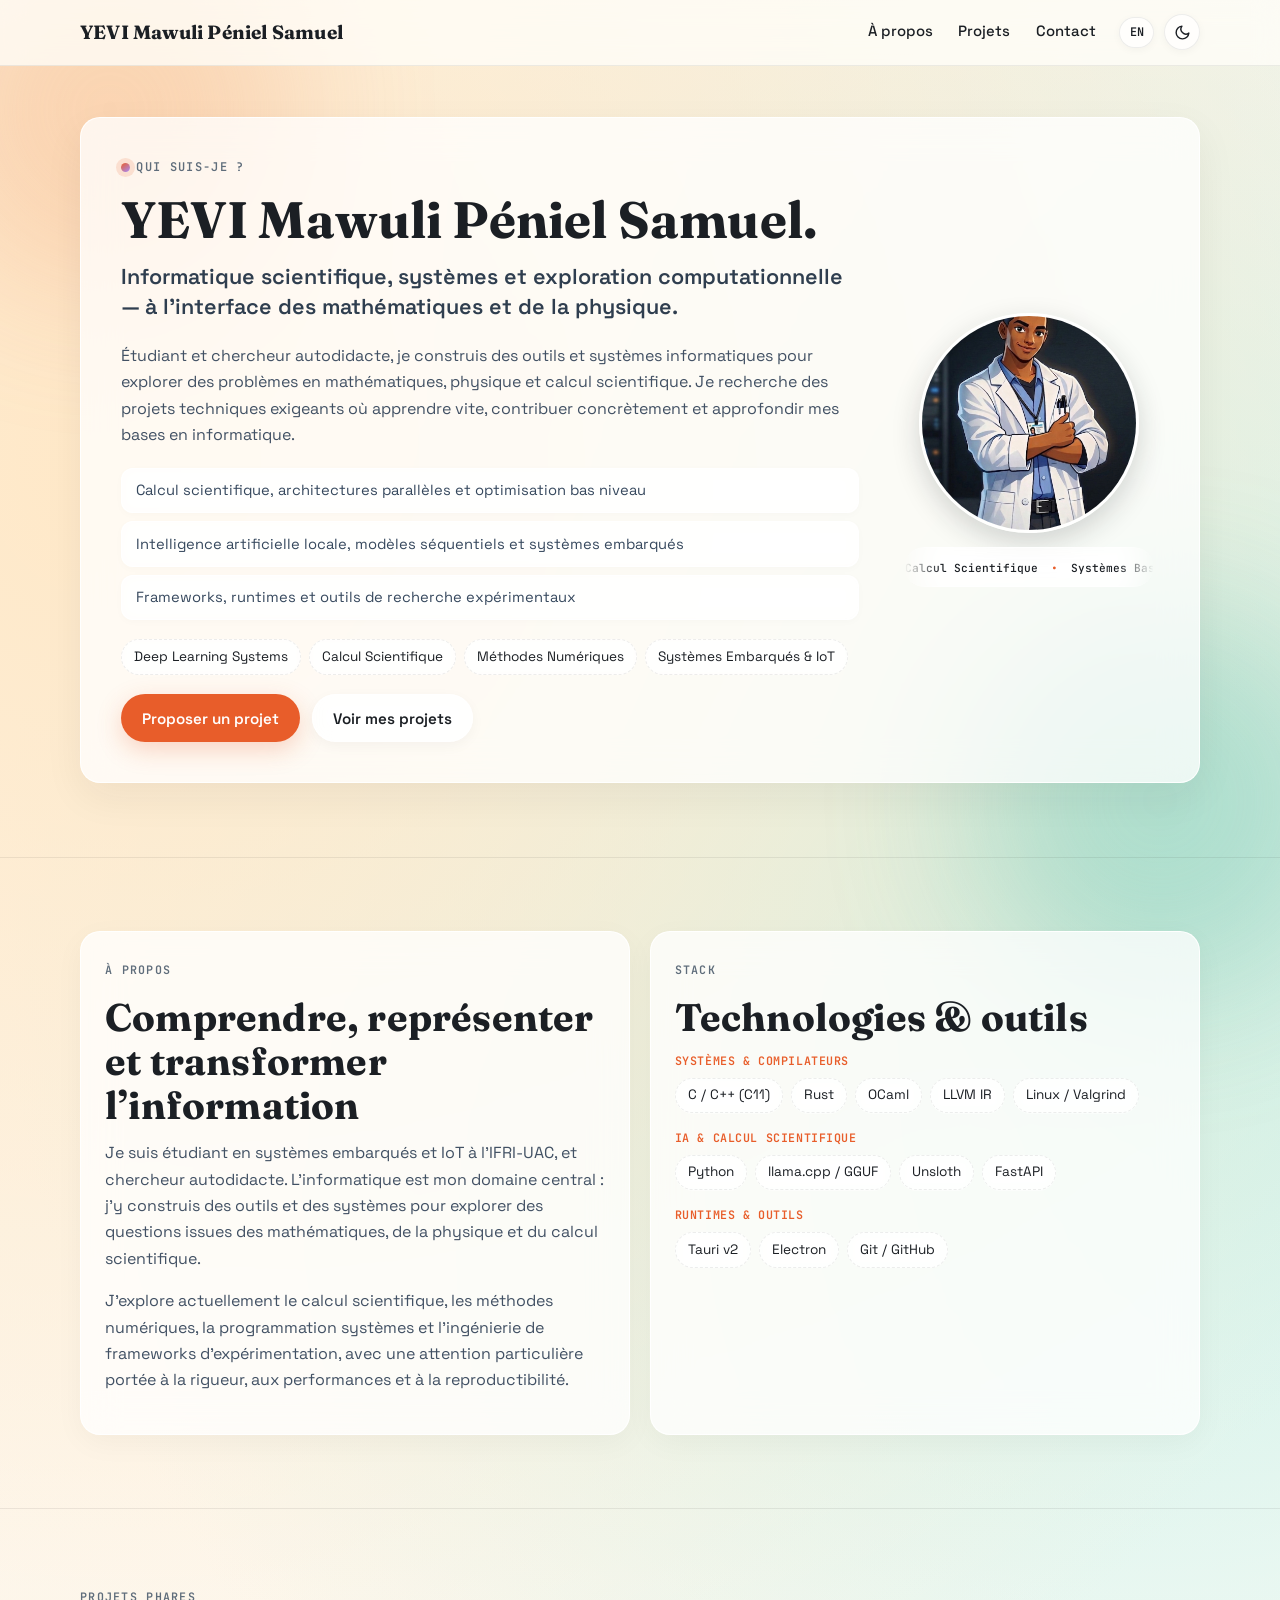
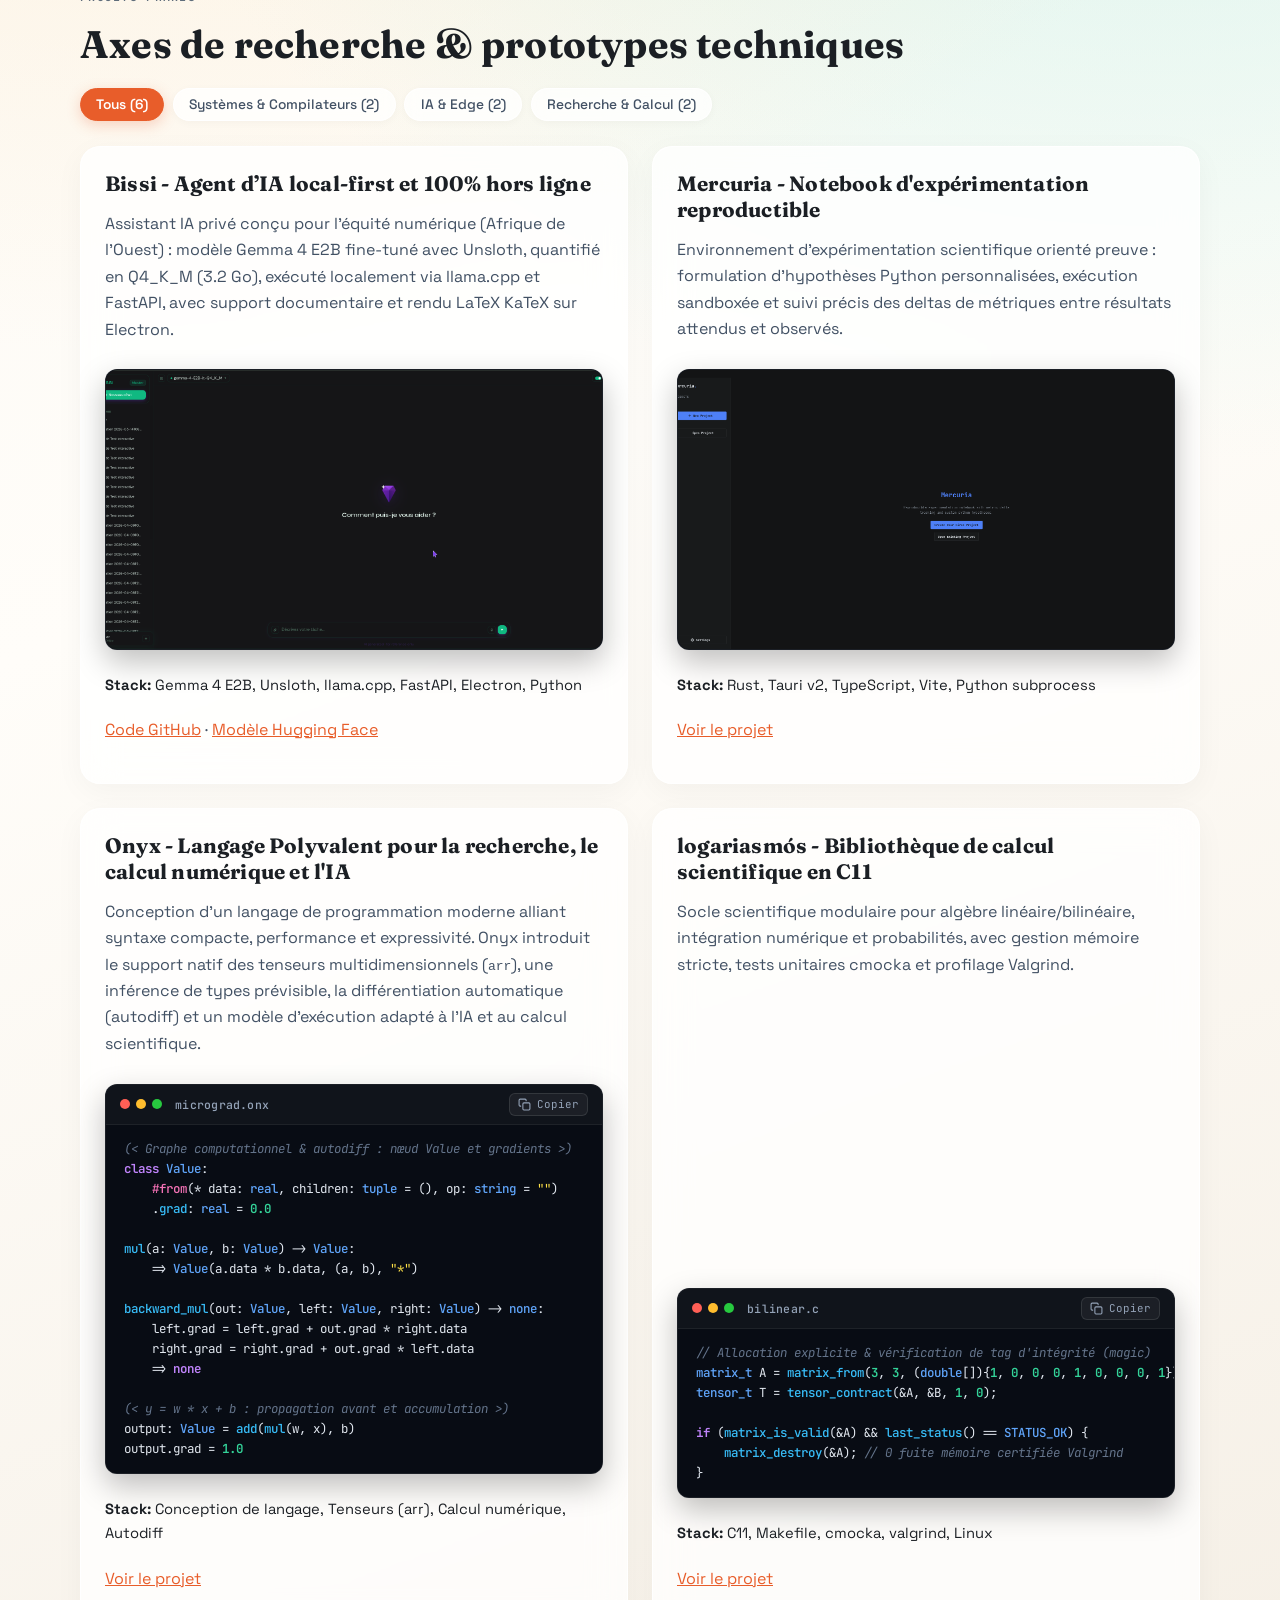
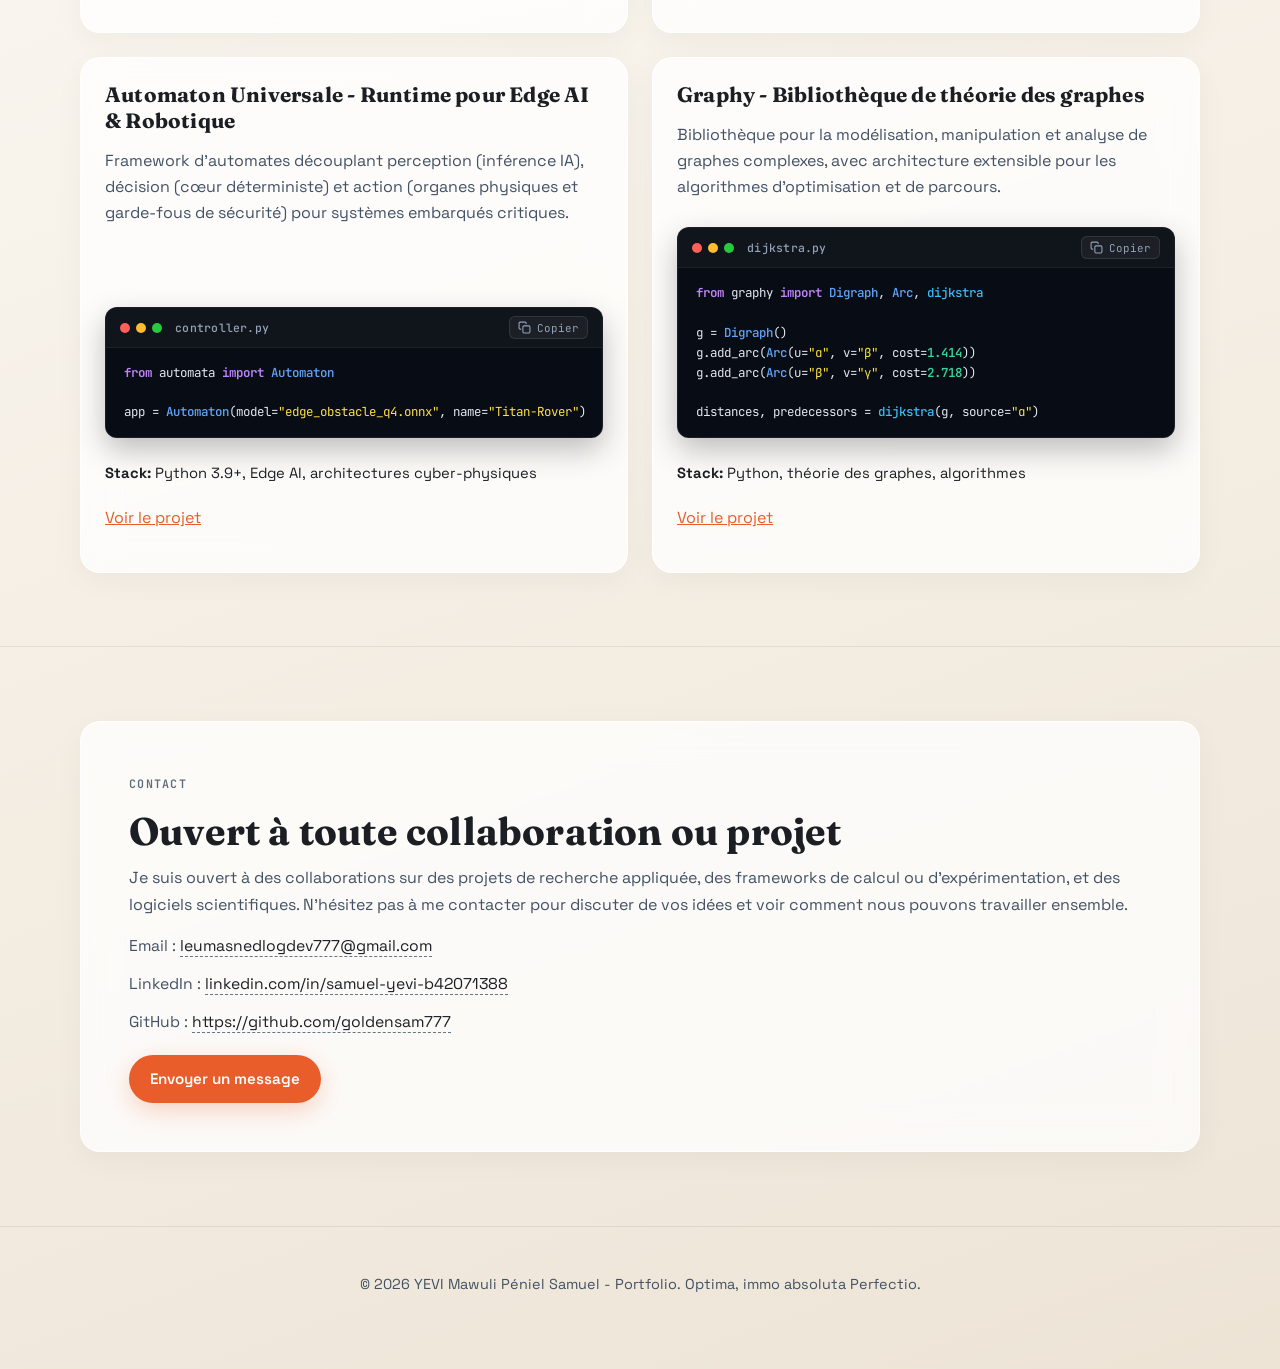
==== commit d80eafc4: "feat: remplacer Elementals par Onyx (calcul numérique, autodiff et IA)" ====
--- a/index.html
+++ b/index.html
@@ -225,13 +225,12 @@
 
 					<article class="card project reveal" data-category="systems">
 						<div class="project-head">
-							<h3>Elementals - Langage scientifique compilé via LLVM</h3>
-						</div>
-						<p class="project-summary">
-							Conception d'un langage de programmation dédié au calcul multi-dimensionnel et à la physique.
-							Elementals introduit le support natif des nombres hypercomplexes (quaternions, octonions),
-							une dualité sémantique entre calculs mathématiques purs et processus à effets de bord,
-							et une compilation native ultra-rapide via LLVM IR et Clang.
+							<h3>Onyx - Langage Polyvalent pour la recherche, le calcul numérique et l'IA</h3>
+						</div>
+						<p class="project-summary">
+							Conception d'un langage de programmation moderne alliant syntaxe compacte, performance et expressivité.
+							Onyx introduit le support natif des tenseurs multidimensionnels (<code>arr</code>), une inférence de types prévisible,
+							la différentiation automatique (autodiff) et un modèle d'exécution adapté à l'IA et au calcul scientifique.
 						</p>
 						<div class="code-editor">
 							<div class="editor-header">
@@ -241,7 +240,7 @@
 										<span class="dot-yellow"></span>
 										<span class="dot-green"></span>
 									</div>
-									<span class="editor-title">quantum_field.el</span>
+									<span class="editor-title">micrograd.onx</span>
 								</div>
 								<button class="copy-btn" type="button" aria-label="Copier le code" onclick="copyCode(this)">
 									<svg class="icon-copy" width="13" height="13" viewBox="0 0 24 24" fill="none" stroke="currentColor" stroke-width="2" stroke-linecap="round" stroke-linejoin="round"><rect x="9" y="9" width="13" height="13" rx="2" ry="2"></rect><path d="M5 15H4a2 2 0 0 1-2-2V4a2 2 0 0 1 2-2h9a2 2 0 0 1 2 2v1"></path></svg>
@@ -249,18 +248,25 @@
 									<span>Copier</span>
 								</button>
 							</div>
-							<pre class="editor-body"><code><span class="el-cm">->> Support natif des nombres hypercomplexes &amp; architecture HyperNumber</span>
-<span class="el-kw">element</span> <span class="el-ty">QuantumState</span>:
-    <span class="el-kw">as</span> <span class="el-ty">Field</span>
-    rotation: <span class="el-ty">HyperNumber</span> = <span class="el-hn">0.5</span> + <span class="el-hn">1.2j</span> + <span class="el-hn">3.4k</span>
-    repr = <span class="el-st">'State(|ψ⟩)'</span>
-
-<span class="el-cm">->> Transformation pure mathématique</span>
-compute_phase(q, energy):
-    q.rotation * cos²(energy) + sin²(energy)</code></pre>
-						</div>
-						<p class="project-stack"><strong>Stack:</strong> OCaml, Dune, LLVM IR, Clang, runtime C</p>
-						<p><a href="https://github.com/goldensam777/elementals" target="_blank" rel="noreferrer">Voir le projet</a></p>
+							<pre class="editor-body"><code><span class="el-cm">(&lt; Graphe computationnel &amp; autodiff : nœud Value et gradients &gt;)</span>
+<span class="el-kw">class</span> <span class="el-ty">Value</span>:
+    <span class="el-dc">#from</span>(* data: <span class="el-ty">real</span>, children: <span class="el-ty">tuple</span> = (), op: <span class="el-ty">string</span> = <span class="el-st">""</span>)
+    .<span class="el-fn">grad</span>: <span class="el-ty">real</span> = <span class="el-hn">0.0</span>
+
+<span class="el-fn">mul</span>(a: <span class="el-ty">Value</span>, b: <span class="el-ty">Value</span>) -&gt; <span class="el-ty">Value</span>:
+    =&gt; <span class="el-ty">Value</span>(a.data * b.data, (a, b), <span class="el-st">"*"</span>)
+
+<span class="el-fn">backward_mul</span>(out: <span class="el-ty">Value</span>, left: <span class="el-ty">Value</span>, right: <span class="el-ty">Value</span>) -&gt; <span class="el-ty">none</span>:
+    left.grad = left.grad + out.grad * right.data
+    right.grad = right.grad + out.grad * left.data
+    =&gt; <span class="el-kw">none</span>
+
+<span class="el-cm">(&lt; y = w * x + b : propagation avant et accumulation &gt;)</span>
+output: <span class="el-ty">Value</span> = <span class="el-fn">add</span>(<span class="el-fn">mul</span>(w, x), b)
+output.grad = <span class="el-hn">1.0</span></code></pre>
+						</div>
+						<p class="project-stack"><strong>Stack:</strong> Conception de langage, Tenseurs (arr), Calcul numérique, Autodiff</p>
+						<p><a href="https://github.com/goldensam777/onyx" target="_blank" rel="noreferrer">Voir le projet</a></p>
 					</article>
 
 					<article class="card project reveal" data-category="systems">
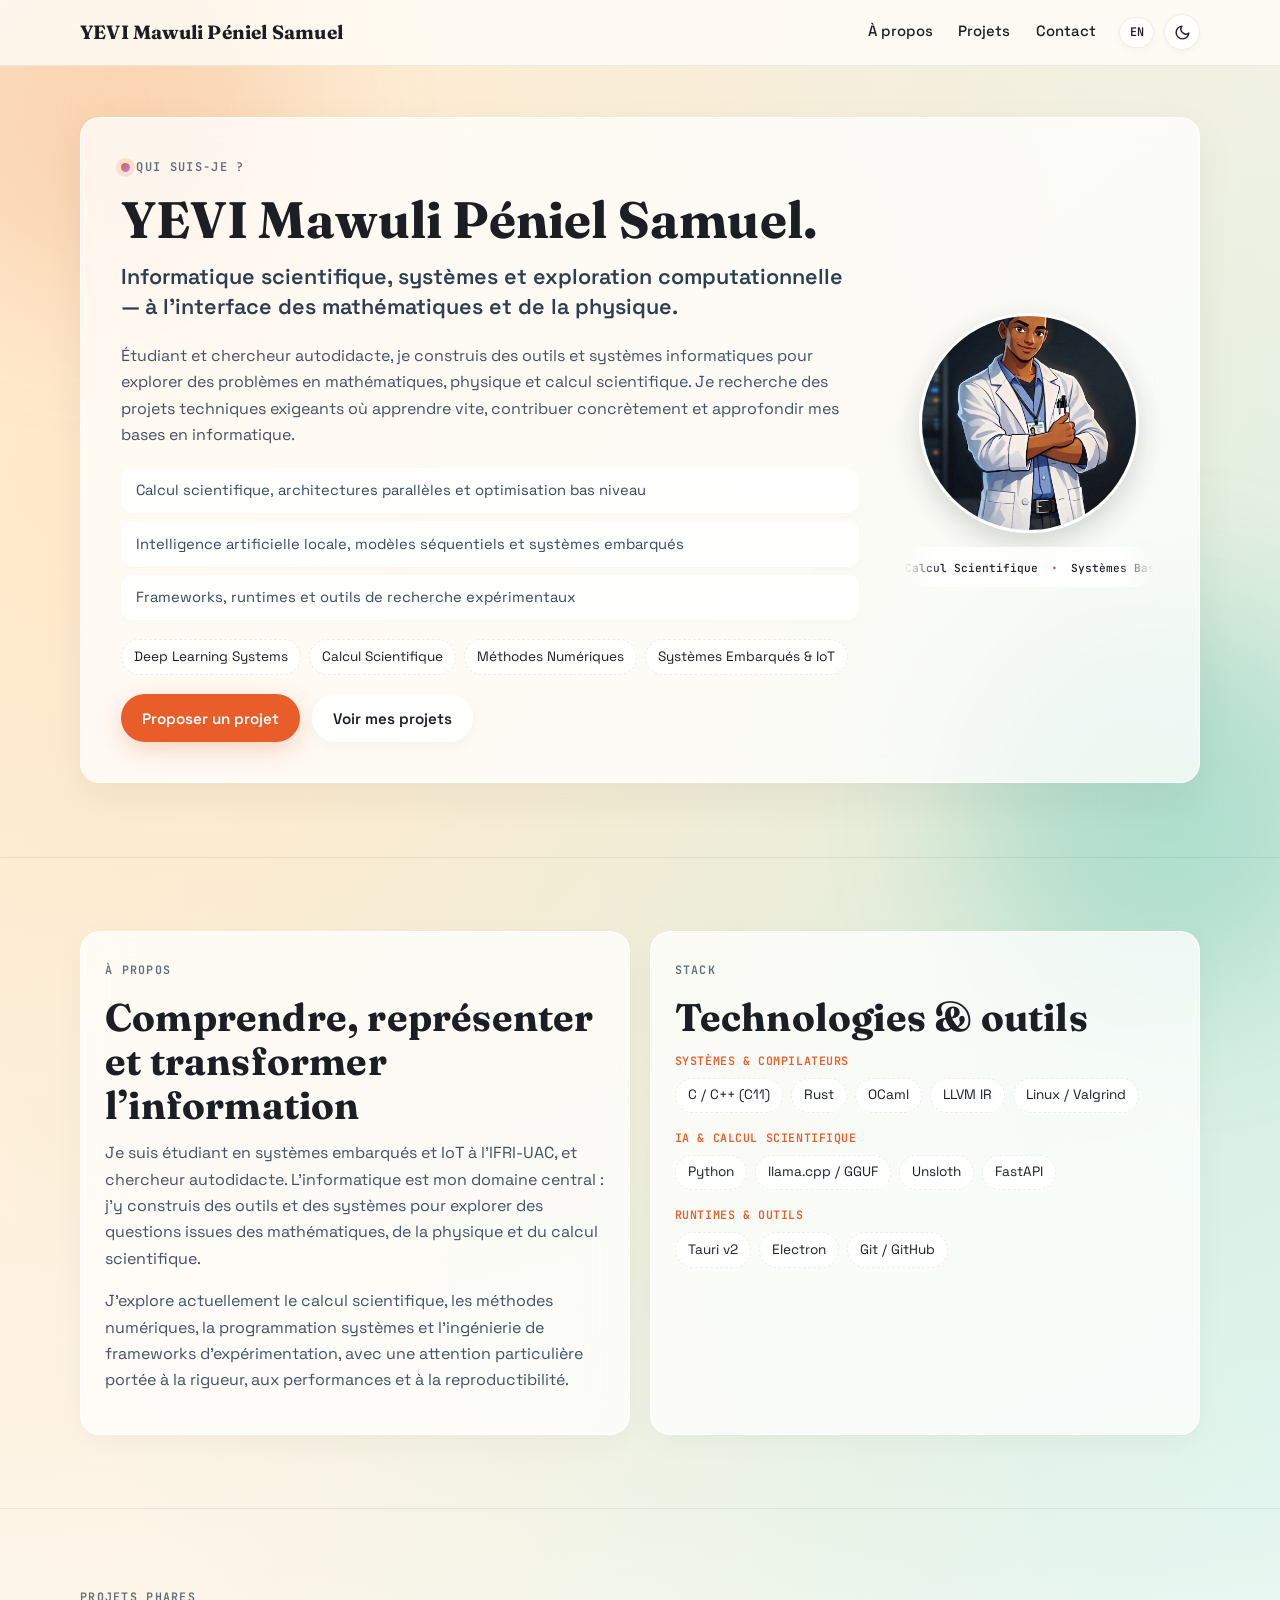
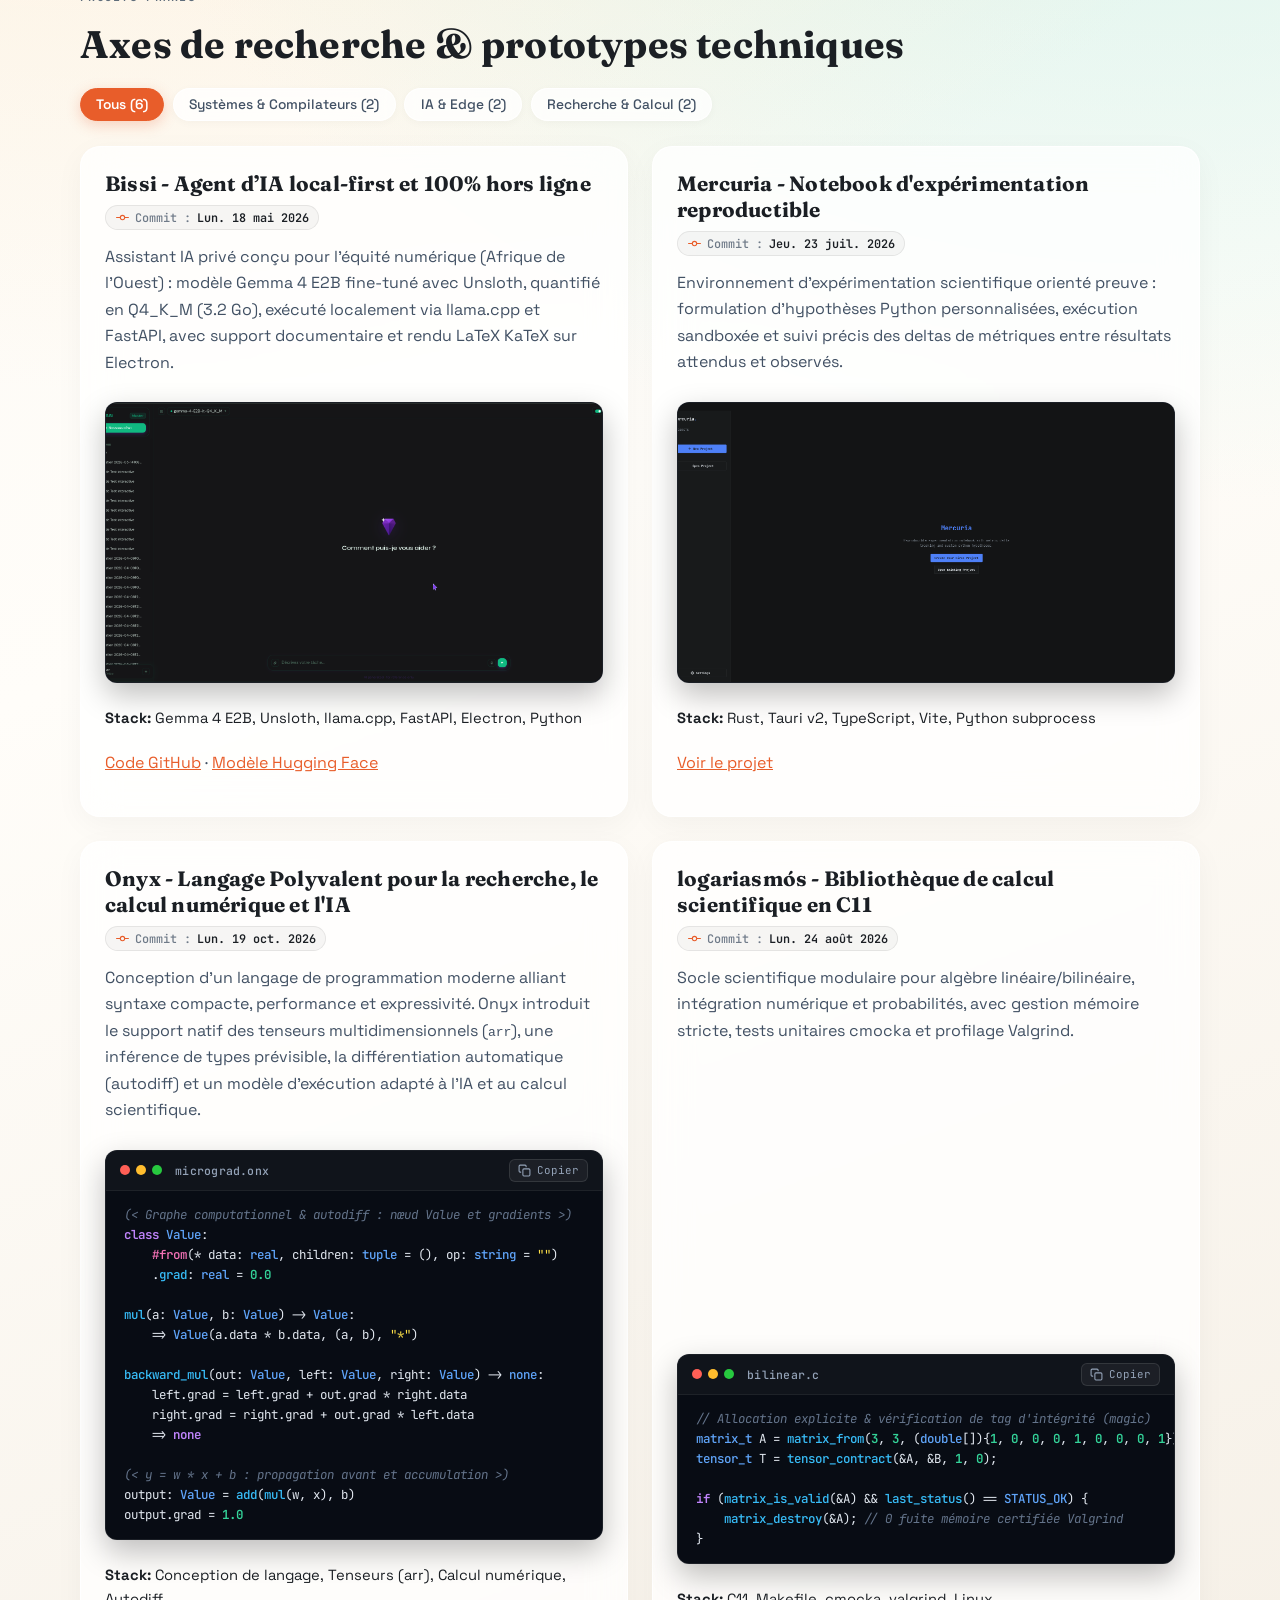
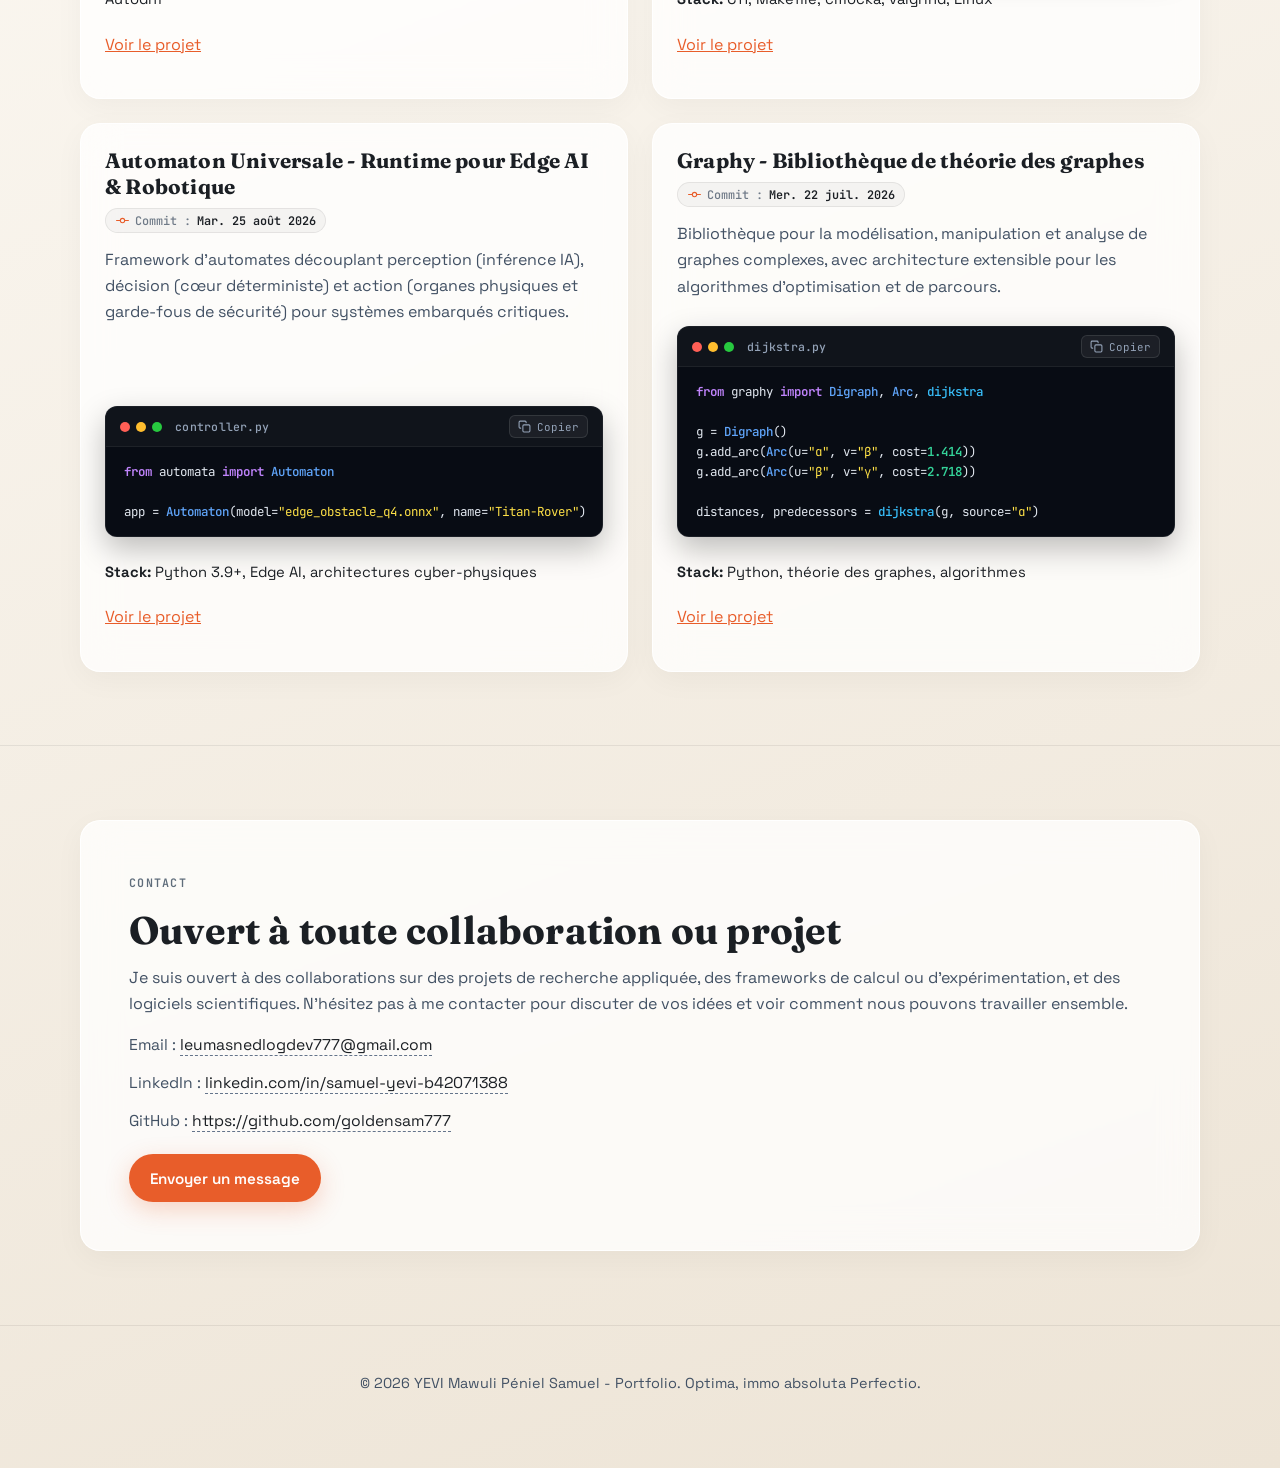
==== commit 42a407db: "feat: ajouter un tag de dernier commit dynamique et bilingue sur chaque projet" ====
--- a/index.html
+++ b/index.html
@@ -195,6 +195,15 @@
 					<article class="card project reveal" data-category="ai">
 						<div class="project-head">
 							<h3>Bissi - Agent d’IA local-first et 100% hors ligne</h3>
+							<a class="project-commit-tag" href="https://github.com/Smart-Learn-Squad/bissi" target="_blank" rel="noreferrer" data-repo="Smart-Learn-Squad/bissi" title="Dernier commit sur le dépôt">
+								<svg class="icon-git-commit" width="13" height="13" viewBox="0 0 24 24" fill="none" stroke="currentColor" stroke-width="2" stroke-linecap="round" stroke-linejoin="round" aria-hidden="true">
+									<circle cx="12" cy="12" r="4"></circle>
+									<line x1="1.05" y1="12" x2="7" y2="12"></line>
+									<line x1="17.01" y1="12" x2="22.96" y2="12"></line>
+								</svg>
+								<span class="commit-label">Commit :</span>
+								<span class="commit-date">Lun. 18 mai 2026</span>
+							</a>
 						</div>
 						<p class="project-summary">
 							Assistant IA privé conçu pour l'équité numérique (Afrique de l'Ouest) : modèle Gemma 4 E2B fine-tuné avec Unsloth, quantifié en Q4_K_M (3.2 Go), exécuté localement via llama.cpp et FastAPI, avec support documentaire et rendu LaTeX KaTeX sur Electron.
@@ -212,6 +221,15 @@
 					<article class="card project reveal" data-category="scientific">
 						<div class="project-head">
 							<h3>Mercuria - Notebook d'expérimentation reproductible</h3>
+							<a class="project-commit-tag" href="https://github.com/leumas-labs/mercuria" target="_blank" rel="noreferrer" data-repo="leumas-labs/mercuria" title="Dernier commit sur le dépôt">
+								<svg class="icon-git-commit" width="13" height="13" viewBox="0 0 24 24" fill="none" stroke="currentColor" stroke-width="2" stroke-linecap="round" stroke-linejoin="round" aria-hidden="true">
+									<circle cx="12" cy="12" r="4"></circle>
+									<line x1="1.05" y1="12" x2="7" y2="12"></line>
+									<line x1="17.01" y1="12" x2="22.96" y2="12"></line>
+								</svg>
+								<span class="commit-label">Commit :</span>
+								<span class="commit-date">Jeu. 23 juil. 2026</span>
+							</a>
 						</div>
 						<p class="project-summary">
 							Environnement d'expérimentation scientifique orienté preuve : formulation d'hypothèses Python personnalisées, exécution sandboxée et suivi précis des deltas de métriques entre résultats attendus et observés.
@@ -226,6 +244,15 @@
 					<article class="card project reveal" data-category="systems">
 						<div class="project-head">
 							<h3>Onyx - Langage Polyvalent pour la recherche, le calcul numérique et l'IA</h3>
+							<a class="project-commit-tag" href="https://github.com/goldensam777/onyx" target="_blank" rel="noreferrer" data-repo="goldensam777/onyx" title="Dernier commit sur le dépôt">
+								<svg class="icon-git-commit" width="13" height="13" viewBox="0 0 24 24" fill="none" stroke="currentColor" stroke-width="2" stroke-linecap="round" stroke-linejoin="round" aria-hidden="true">
+									<circle cx="12" cy="12" r="4"></circle>
+									<line x1="1.05" y1="12" x2="7" y2="12"></line>
+									<line x1="17.01" y1="12" x2="22.96" y2="12"></line>
+								</svg>
+								<span class="commit-label">Commit :</span>
+								<span class="commit-date">Lun. 19 oct. 2026</span>
+							</a>
 						</div>
 						<p class="project-summary">
 							Conception d'un langage de programmation moderne alliant syntaxe compacte, performance et expressivité.
@@ -272,6 +299,15 @@
 					<article class="card project reveal" data-category="systems">
 						<div class="project-head">
 							<h3>logariasmós - Bibliothèque de calcul scientifique en C11</h3>
+							<a class="project-commit-tag" href="https://github.com/goldensam777/logariasmos" target="_blank" rel="noreferrer" data-repo="goldensam777/logariasmos" title="Dernier commit sur le dépôt">
+								<svg class="icon-git-commit" width="13" height="13" viewBox="0 0 24 24" fill="none" stroke="currentColor" stroke-width="2" stroke-linecap="round" stroke-linejoin="round" aria-hidden="true">
+									<circle cx="12" cy="12" r="4"></circle>
+									<line x1="1.05" y1="12" x2="7" y2="12"></line>
+									<line x1="17.01" y1="12" x2="22.96" y2="12"></line>
+								</svg>
+								<span class="commit-label">Commit :</span>
+								<span class="commit-date">Lun. 24 août 2026</span>
+							</a>
 						</div>
 						<p class="project-summary">
 							Socle scientifique modulaire pour algèbre linéaire/bilinéaire, intégration numérique
@@ -308,6 +344,15 @@
 					<article class="card project reveal" data-category="ai">
 						<div class="project-head">
 							<h3>Automaton Universale - Runtime pour Edge AI & Robotique</h3>
+							<a class="project-commit-tag" href="https://github.com/goldensam777/automaton" target="_blank" rel="noreferrer" data-repo="goldensam777/automaton" title="Dernier commit sur le dépôt">
+								<svg class="icon-git-commit" width="13" height="13" viewBox="0 0 24 24" fill="none" stroke="currentColor" stroke-width="2" stroke-linecap="round" stroke-linejoin="round" aria-hidden="true">
+									<circle cx="12" cy="12" r="4"></circle>
+									<line x1="1.05" y1="12" x2="7" y2="12"></line>
+									<line x1="17.01" y1="12" x2="22.96" y2="12"></line>
+								</svg>
+								<span class="commit-label">Commit :</span>
+								<span class="commit-date">Mar. 25 août 2026</span>
+							</a>
 						</div>
 						<p class="project-summary">
 							Framework d'automates découplant perception (inférence IA), décision (cœur déterministe) et action (organes physiques et garde-fous de sécurité) pour systèmes embarqués critiques.
@@ -329,7 +374,7 @@
 								</button>
 							</div>
 							<pre class="editor-body"><code><span class="el-kw">from</span> automata <span class="el-kw">import</span> <span class="el-ty">Automaton</span>
-
+ 
 app = <span class="el-ty">Automaton</span>(model=<span class="el-st">"edge_obstacle_q4.onnx"</span>, name=<span class="el-st">"Titan-Rover"</span>)</code></pre>
 						</div>
 						<p class="project-stack"><strong>Stack:</strong> Python 3.9+, Edge AI, architectures cyber-physiques</p>
@@ -339,6 +384,15 @@
 					<article class="card project reveal" data-category="scientific">
 						<div class="project-head">
 							<h3>Graphy - Bibliothèque de théorie des graphes</h3>
+							<a class="project-commit-tag" href="https://github.com/goldensam777/graphy" target="_blank" rel="noreferrer" data-repo="goldensam777/graphy" title="Dernier commit sur le dépôt">
+								<svg class="icon-git-commit" width="13" height="13" viewBox="0 0 24 24" fill="none" stroke="currentColor" stroke-width="2" stroke-linecap="round" stroke-linejoin="round" aria-hidden="true">
+									<circle cx="12" cy="12" r="4"></circle>
+									<line x1="1.05" y1="12" x2="7" y2="12"></line>
+									<line x1="17.01" y1="12" x2="22.96" y2="12"></line>
+								</svg>
+								<span class="commit-label">Commit :</span>
+								<span class="commit-date">Mer. 22 juil. 2026</span>
+							</a>
 						</div>
 						<p class="project-summary">
 							Bibliothèque pour la modélisation, manipulation et analyse de graphes complexes, avec architecture extensible pour les algorithmes d'optimisation et de parcours.
@@ -453,6 +507,89 @@
 				});
 			});
 		});
+
+		// Dynamic GitHub Last Commit Fetcher
+		(function() {
+			const commitTags = document.querySelectorAll('.project-commit-tag[data-repo]');
+			if (!commitTags.length) return;
+
+			const isEn = (document.documentElement.lang || 'fr').toLowerCase().startsWith('en');
+			const CACHE_PREFIX = 'gh_commit_cache_';
+			const CACHE_TTL = 15 * 60 * 1000; // 15 minutes
+
+			commitTags.forEach(tag => {
+				const repo = tag.getAttribute('data-repo');
+				if (!repo) return;
+
+				function updateTag(dateStr, commitUrl, commitMsg) {
+					try {
+						const d = new Date(dateStr);
+						if (isNaN(d.getTime())) return;
+
+						let formatted = d.toLocaleDateString(isEn ? 'en-US' : 'fr-FR', {
+							weekday: 'short',
+							day: 'numeric',
+							month: 'short',
+							year: 'numeric'
+						});
+						formatted = formatted.charAt(0).toUpperCase() + formatted.slice(1);
+
+						const dateSpan = tag.querySelector('.commit-date');
+						if (dateSpan) dateSpan.textContent = formatted;
+
+						if (commitUrl) tag.href = commitUrl;
+
+						if (commitMsg) {
+							const summary = commitMsg.split('\n')[0].trim();
+							tag.setAttribute('title', isEn ? `Latest commit: "${summary}"` : `Dernier commit : « ${summary} »`);
+						}
+					} catch (e) {}
+				}
+
+				// Check cache first
+				try {
+					const cachedRaw = localStorage.getItem(CACHE_PREFIX + repo);
+					if (cachedRaw) {
+						const cached = JSON.parse(cachedRaw);
+						if (cached && cached.date && (Date.now() - cached.timestamp < CACHE_TTL)) {
+							updateTag(cached.date, cached.url, cached.message);
+							return;
+						}
+					}
+				} catch (e) {}
+
+				// Fetch from GitHub REST API
+				fetch(`https://api.github.com/repos/${repo}/commits?per_page=1`, {
+					headers: { 'Accept': 'application/vnd.github.v3+json' }
+				})
+				.then(res => {
+					if (!res.ok) throw new Error(res.status);
+					return res.json();
+				})
+				.then(data => {
+					if (Array.isArray(data) && data.length > 0) {
+						const item = data[0];
+						const date = (item.commit && item.commit.committer && item.commit.committer.date) ||
+						             (item.commit && item.commit.author && item.commit.author.date);
+						const url = item.html_url || `https://github.com/${repo}/commit/${item.sha}`;
+						const message = (item.commit && item.commit.message) || '';
+
+						if (date) {
+							updateTag(date, url, message);
+							try {
+								localStorage.setItem(CACHE_PREFIX + repo, JSON.stringify({
+									date,
+									url,
+									message,
+									timestamp: Date.now()
+								}));
+							} catch (e) {}
+						}
+					}
+				})
+				.catch(() => {});
+			});
+		})();
 	</script>
 </body>
 </html>
--- a/assets/css/style.css
+++ b/assets/css/style.css
@@ -710,14 +710,73 @@
 
 .project-head {
 	display: flex;
+	flex-direction: column;
 	align-items: flex-start;
-	gap: 0.8rem;
+	gap: 0.5rem;
 }
 
 .project h3 {
 	margin: 0;
 	font-size: 1.3rem;
 	line-height: 1.25;
+}
+
+.project-commit-tag {
+	display: inline-flex;
+	align-items: center;
+	gap: 0.38rem;
+	padding: 0.22rem 0.6rem;
+	font-size: 0.74rem;
+	font-family: "JetBrains Mono", monospace;
+	font-weight: 500;
+	color: var(--ink-soft);
+	background: rgba(0, 0, 0, 0.035);
+	border: 1px solid var(--line);
+	border-radius: 9999px;
+	text-decoration: none;
+	line-height: 1.35;
+	transition: all 0.2s ease;
+	width: fit-content;
+}
+
+[data-theme="dark"] .project-commit-tag {
+	background: rgba(255, 255, 255, 0.04);
+	border-color: rgba(255, 255, 255, 0.08);
+	color: var(--ink-soft);
+}
+
+.project-commit-tag:hover {
+	color: var(--accent);
+	border-color: var(--accent);
+	background: rgba(232, 93, 42, 0.08);
+	text-decoration: none;
+	transform: translateY(-1px);
+}
+
+[data-theme="dark"] .project-commit-tag:hover {
+	color: var(--accent);
+	border-color: var(--accent);
+	background: rgba(255, 107, 53, 0.12);
+}
+
+.project-commit-tag .icon-git-commit {
+	flex-shrink: 0;
+	color: var(--accent);
+	transition: transform 0.25s ease;
+}
+
+.project-commit-tag:hover .icon-git-commit {
+	transform: rotate(45deg);
+}
+
+.project-commit-tag .commit-label {
+	font-weight: 500;
+	opacity: 0.75;
+}
+
+.project-commit-tag .commit-date {
+	color: var(--ink);
+	font-weight: 600;
 }
 
 .project-summary {
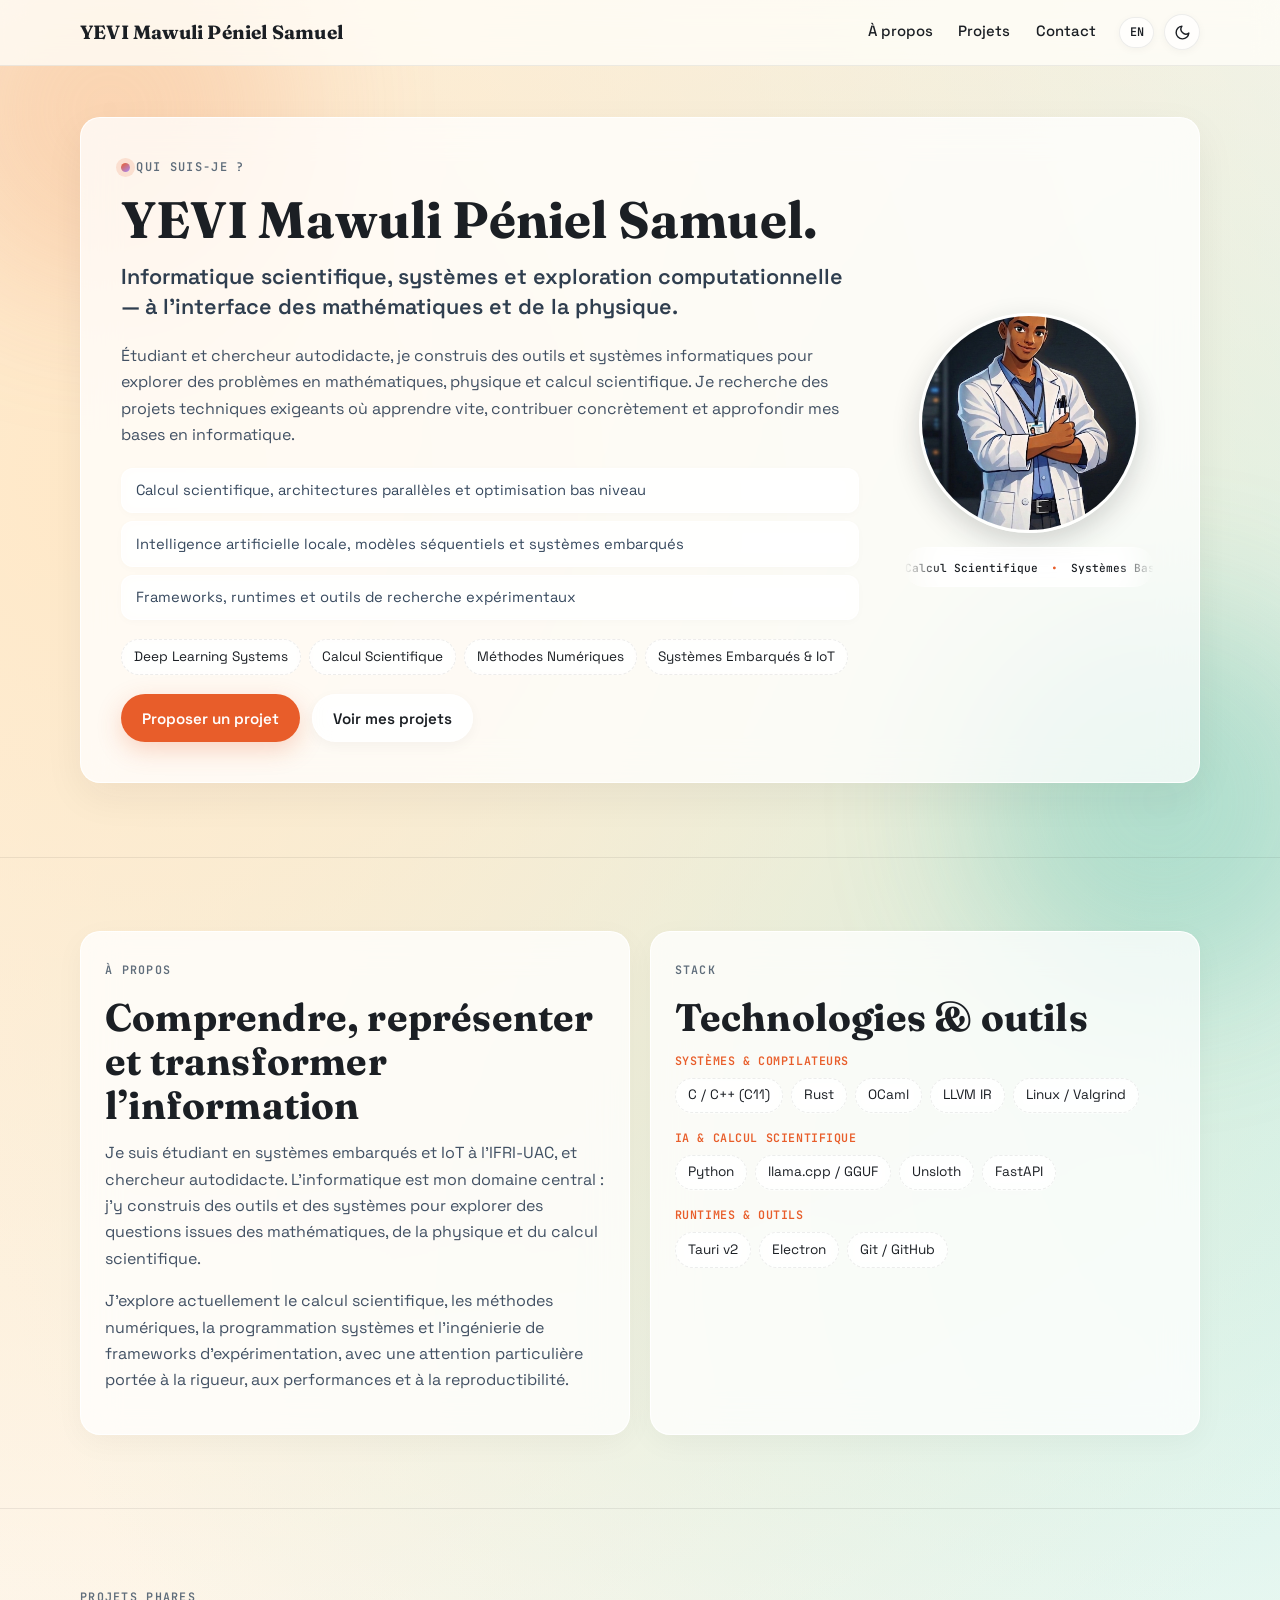
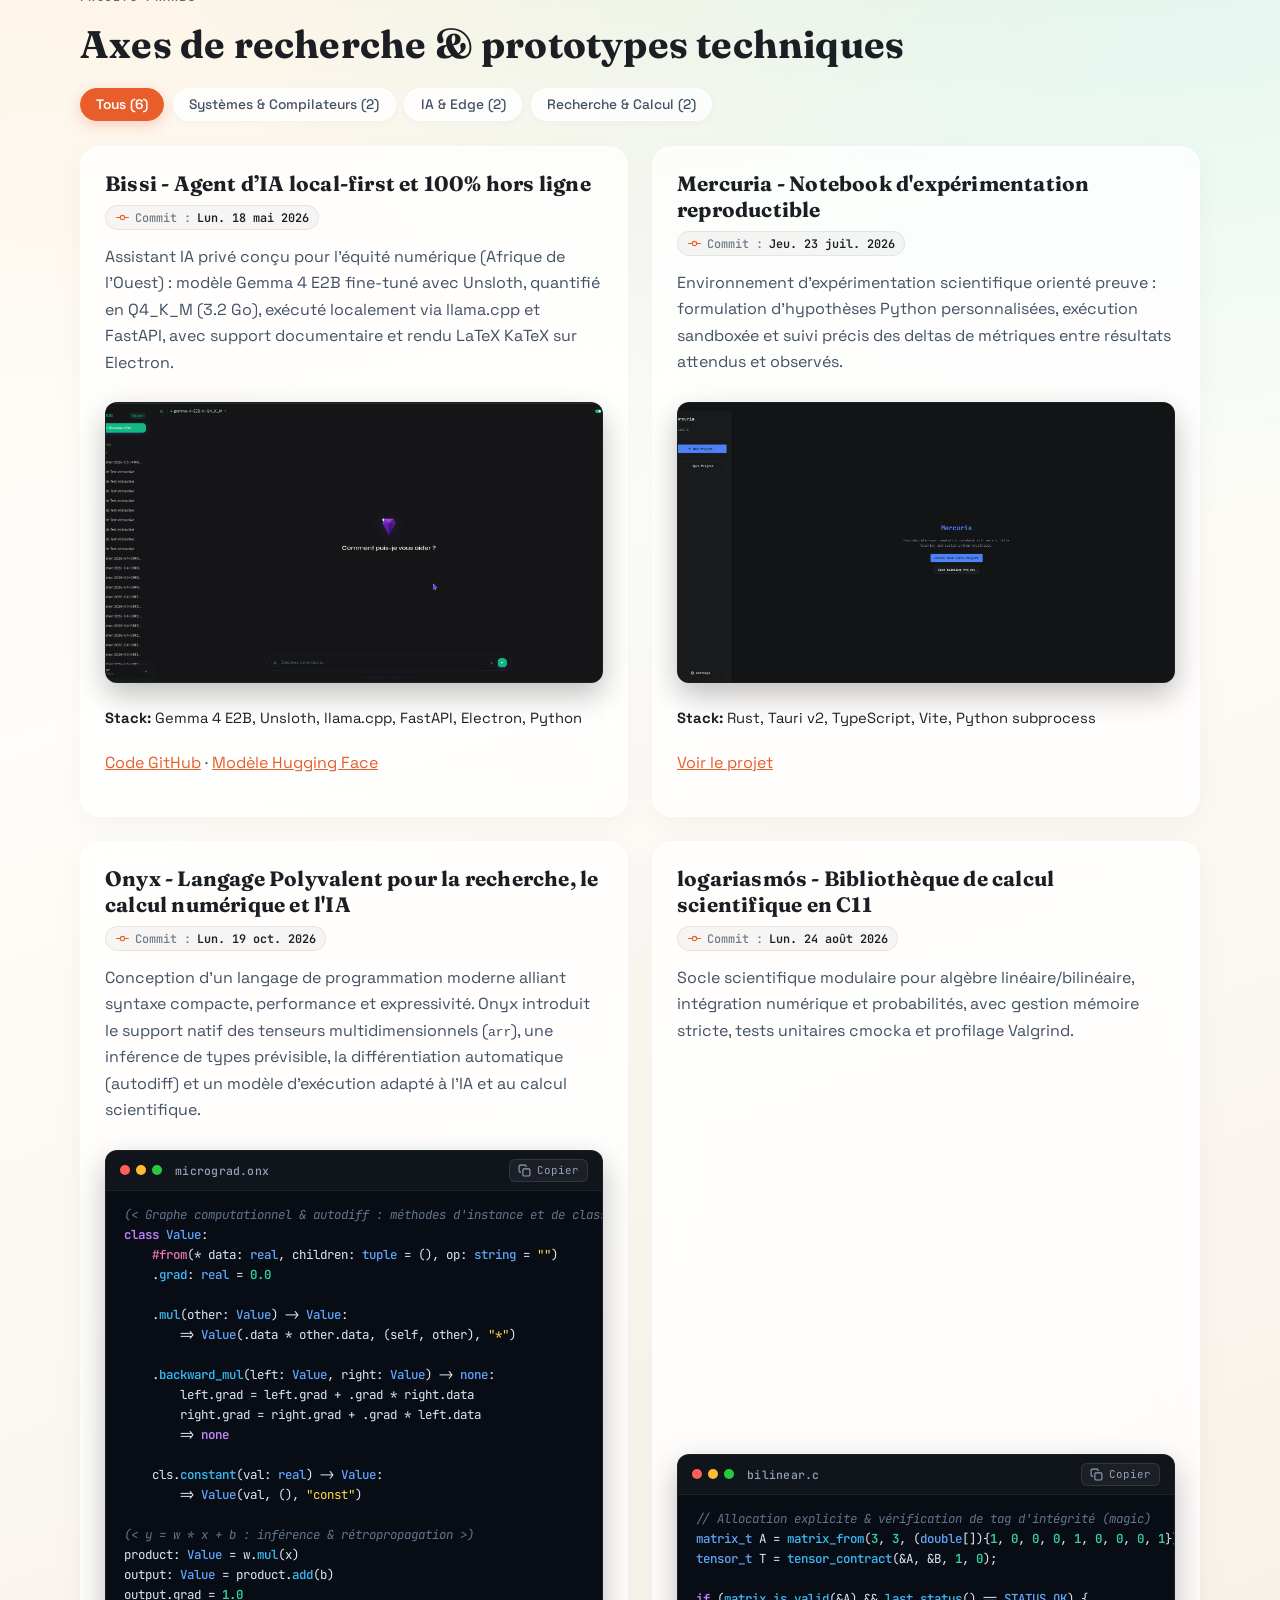
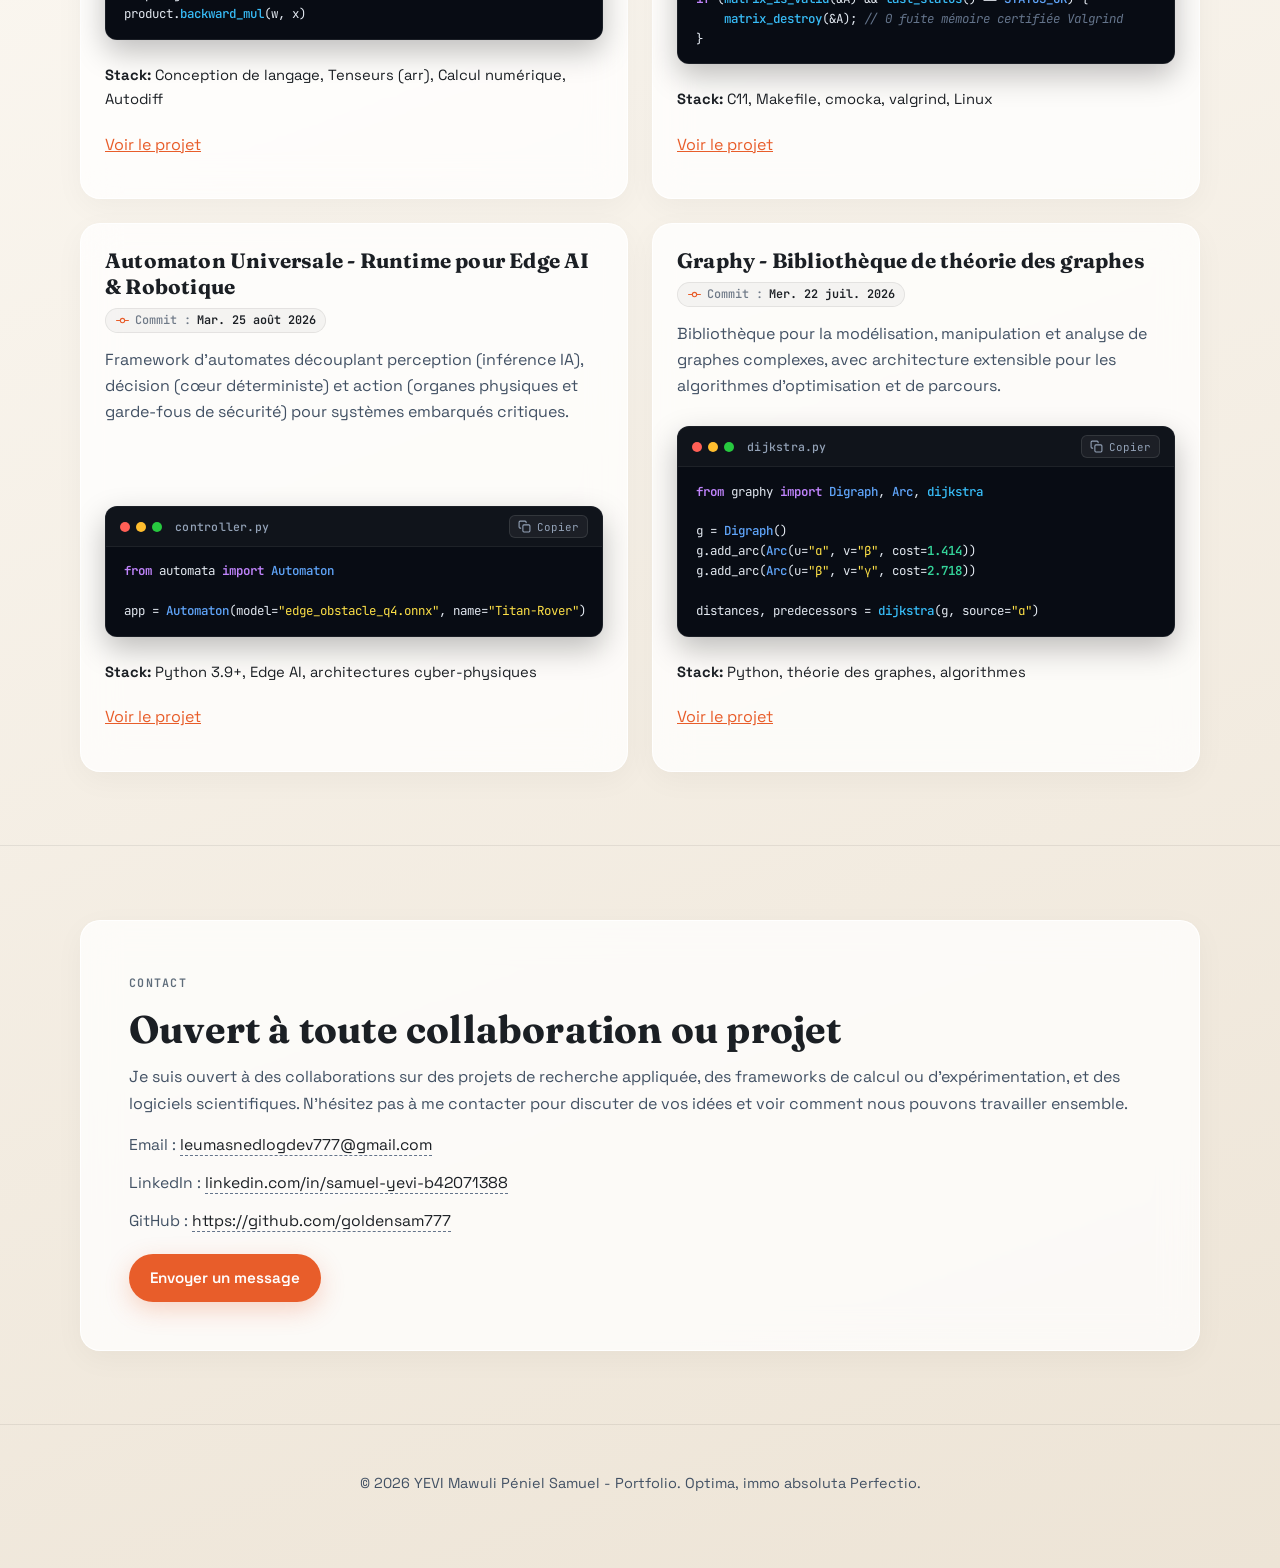
==== commit 3a7a11a0: "refactor(onyx): mettre a jour l'extrait de code avec la syntaxe des methodes d'instance et de classe" ====
--- a/index.html
+++ b/index.html
@@ -275,22 +275,27 @@
 									<span>Copier</span>
 								</button>
 							</div>
-							<pre class="editor-body"><code><span class="el-cm">(&lt; Graphe computationnel &amp; autodiff : nœud Value et gradients &gt;)</span>
+							<pre class="editor-body"><code><span class="el-cm">(&lt; Graphe computationnel &amp; autodiff : méthodes d'instance et de classe &gt;)</span>
 <span class="el-kw">class</span> <span class="el-ty">Value</span>:
     <span class="el-dc">#from</span>(* data: <span class="el-ty">real</span>, children: <span class="el-ty">tuple</span> = (), op: <span class="el-ty">string</span> = <span class="el-st">""</span>)
     .<span class="el-fn">grad</span>: <span class="el-ty">real</span> = <span class="el-hn">0.0</span>
 
-<span class="el-fn">mul</span>(a: <span class="el-ty">Value</span>, b: <span class="el-ty">Value</span>) -&gt; <span class="el-ty">Value</span>:
-    =&gt; <span class="el-ty">Value</span>(a.data * b.data, (a, b), <span class="el-st">"*"</span>)
-
-<span class="el-fn">backward_mul</span>(out: <span class="el-ty">Value</span>, left: <span class="el-ty">Value</span>, right: <span class="el-ty">Value</span>) -&gt; <span class="el-ty">none</span>:
-    left.grad = left.grad + out.grad * right.data
-    right.grad = right.grad + out.grad * left.data
-    =&gt; <span class="el-kw">none</span>
-
-<span class="el-cm">(&lt; y = w * x + b : propagation avant et accumulation &gt;)</span>
-output: <span class="el-ty">Value</span> = <span class="el-fn">add</span>(<span class="el-fn">mul</span>(w, x), b)
-output.grad = <span class="el-hn">1.0</span></code></pre>
+    .<span class="el-fn">mul</span>(other: <span class="el-ty">Value</span>) -&gt; <span class="el-ty">Value</span>:
+        =&gt; <span class="el-ty">Value</span>(.data * other.data, (self, other), <span class="el-st">"*"</span>)
+
+    .<span class="el-fn">backward_mul</span>(left: <span class="el-ty">Value</span>, right: <span class="el-ty">Value</span>) -&gt; <span class="el-ty">none</span>:
+        left.grad = left.grad + .grad * right.data
+        right.grad = right.grad + .grad * left.data
+        =&gt; <span class="el-kw">none</span>
+
+    cls.<span class="el-fn">constant</span>(val: <span class="el-ty">real</span>) -&gt; <span class="el-ty">Value</span>:
+        =&gt; <span class="el-ty">Value</span>(val, (), <span class="el-st">"const"</span>)
+
+<span class="el-cm">(&lt; y = w * x + b : inférence &amp; rétropropagation &gt;)</span>
+product: <span class="el-ty">Value</span> = w.<span class="el-fn">mul</span>(x)
+output: <span class="el-ty">Value</span> = product.<span class="el-fn">add</span>(b)
+output.grad = <span class="el-hn">1.0</span>
+product.<span class="el-fn">backward_mul</span>(w, x)</code></pre>
 						</div>
 						<p class="project-stack"><strong>Stack:</strong> Conception de langage, Tenseurs (arr), Calcul numérique, Autodiff</p>
 						<p><a href="https://github.com/goldensam777/onyx" target="_blank" rel="noreferrer">Voir le projet</a></p>
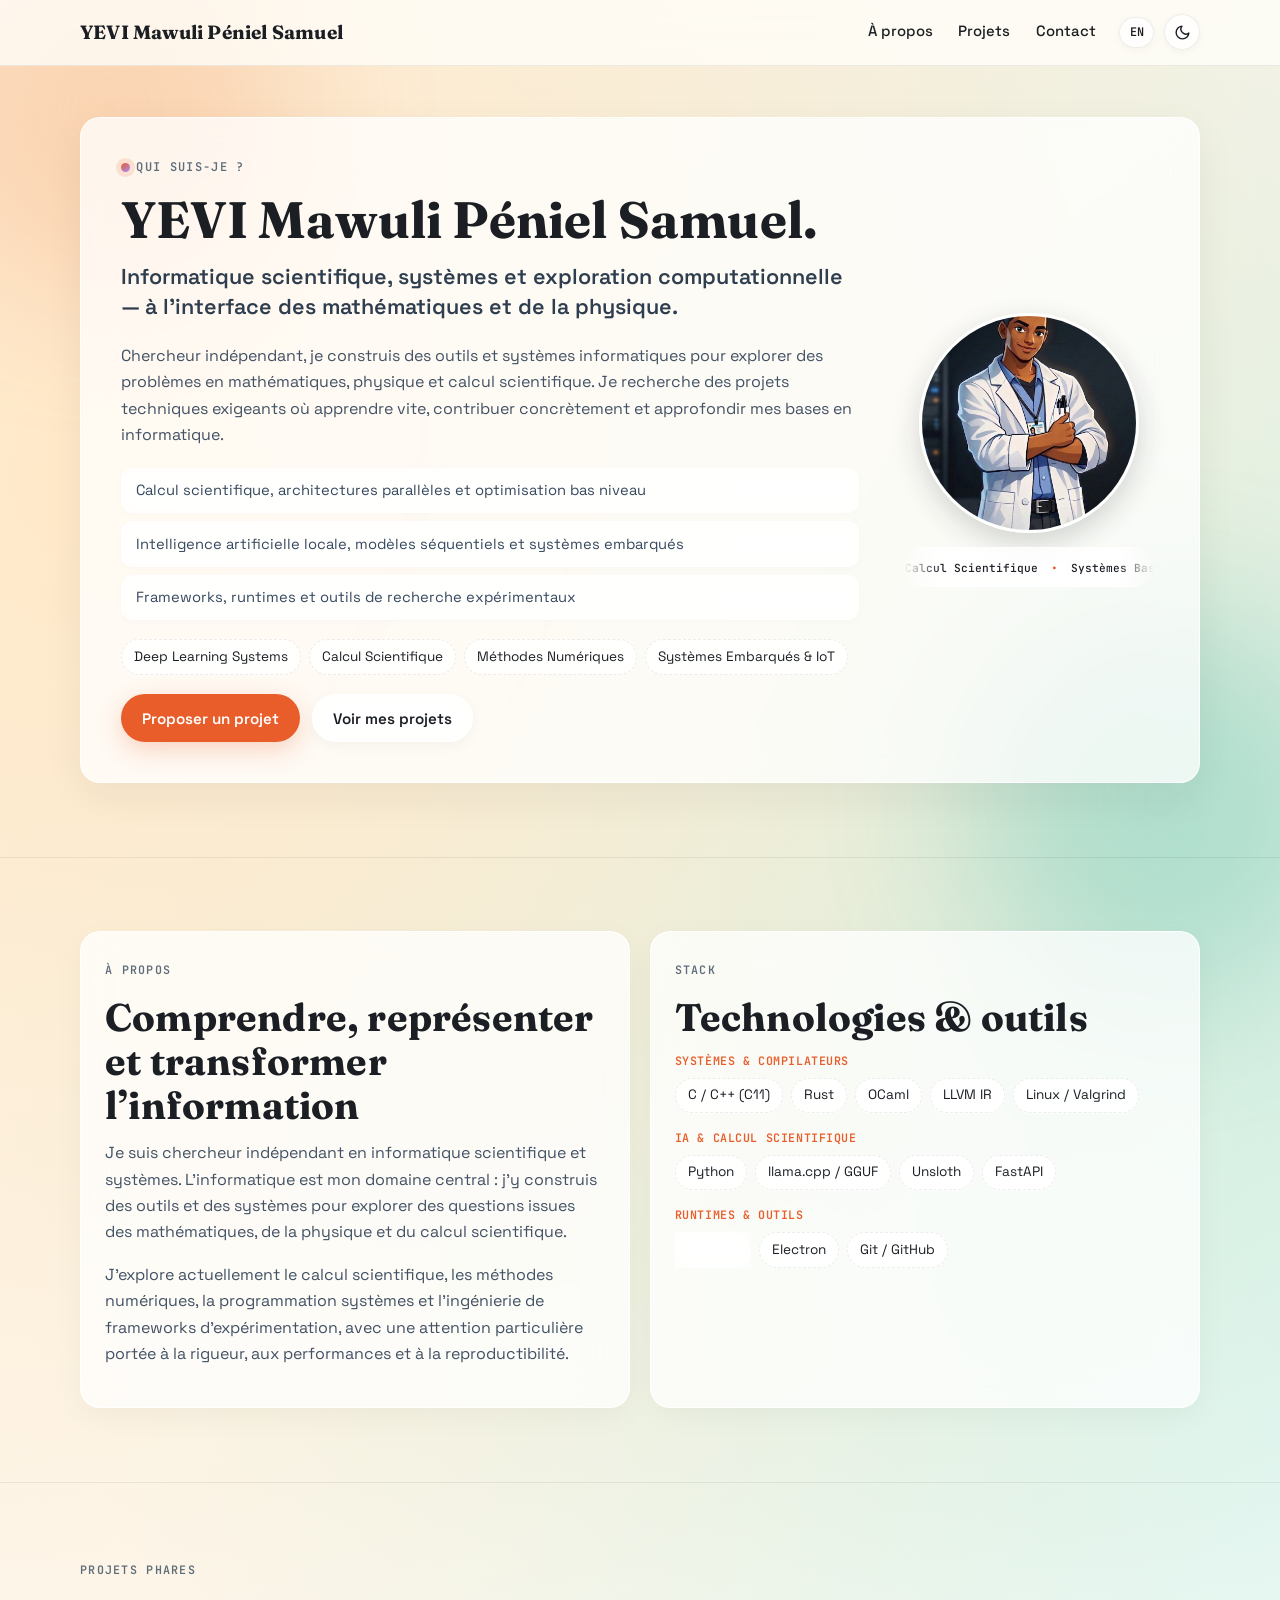
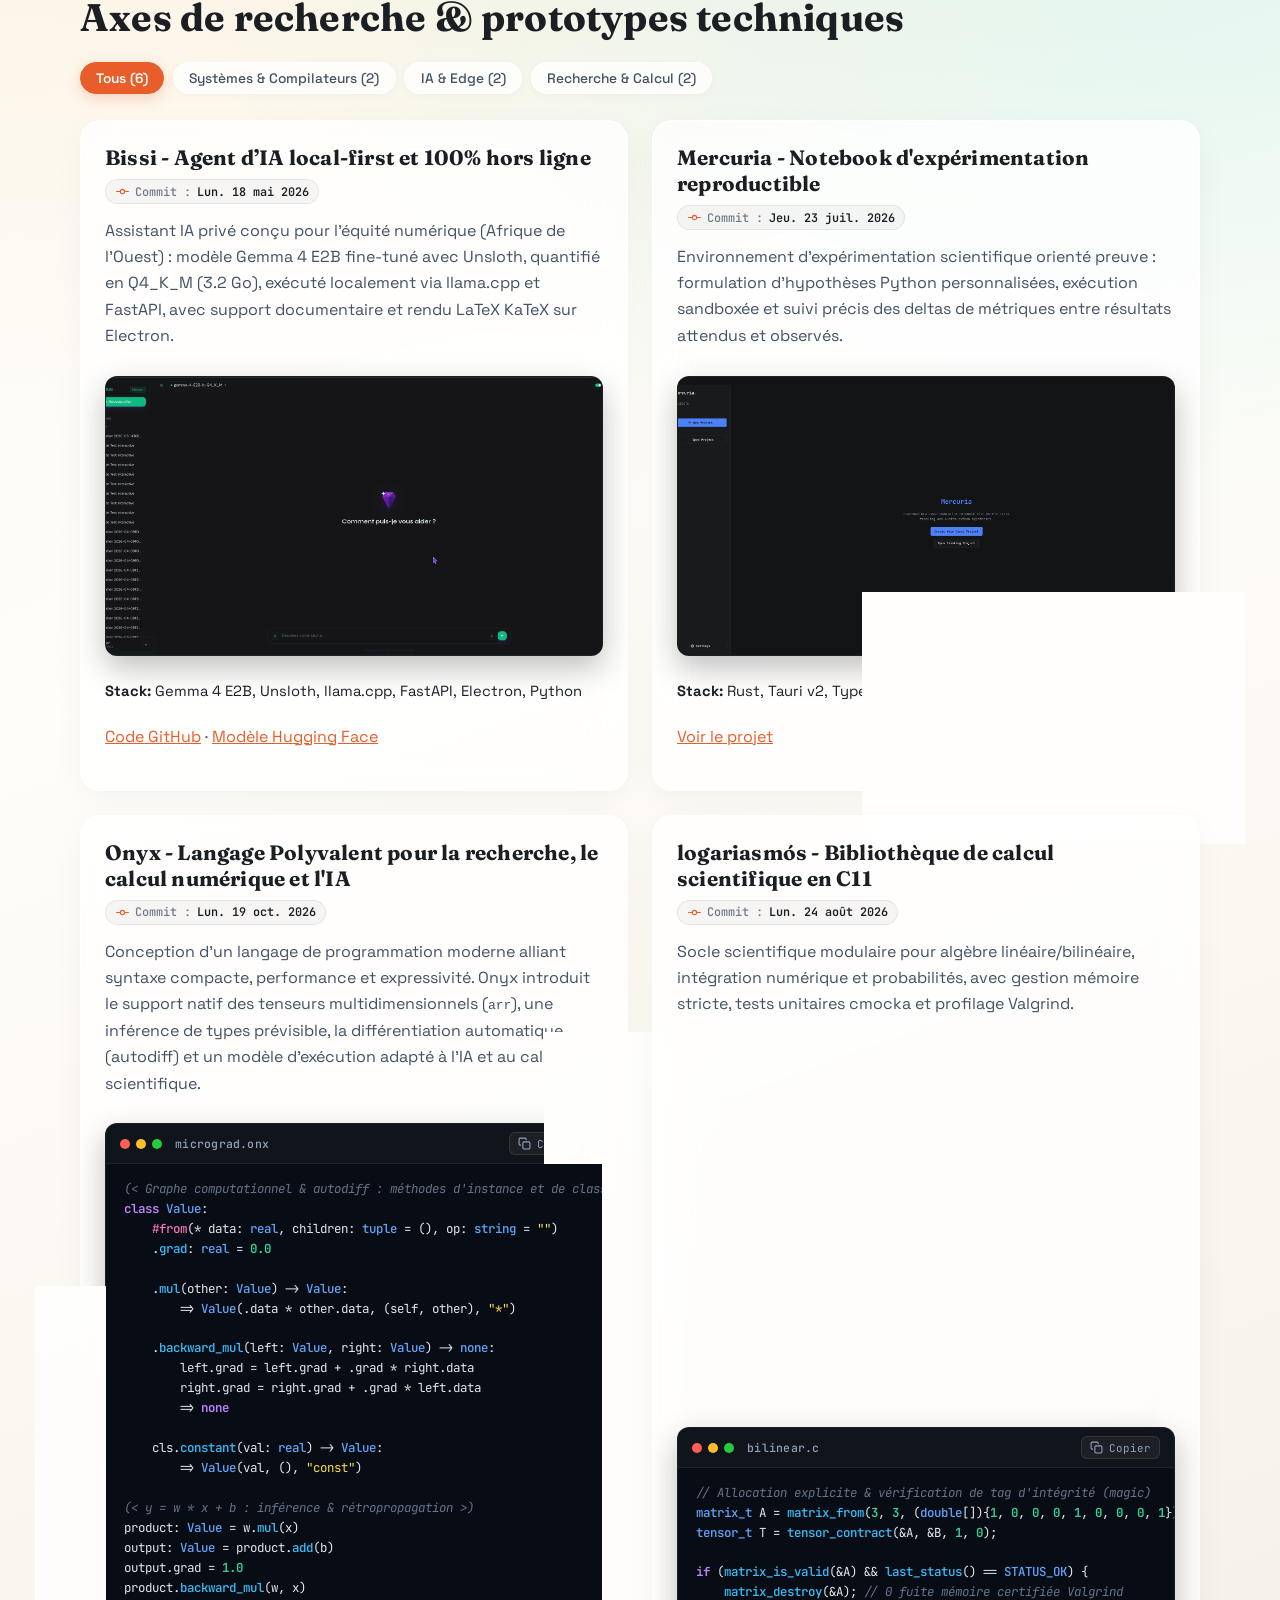
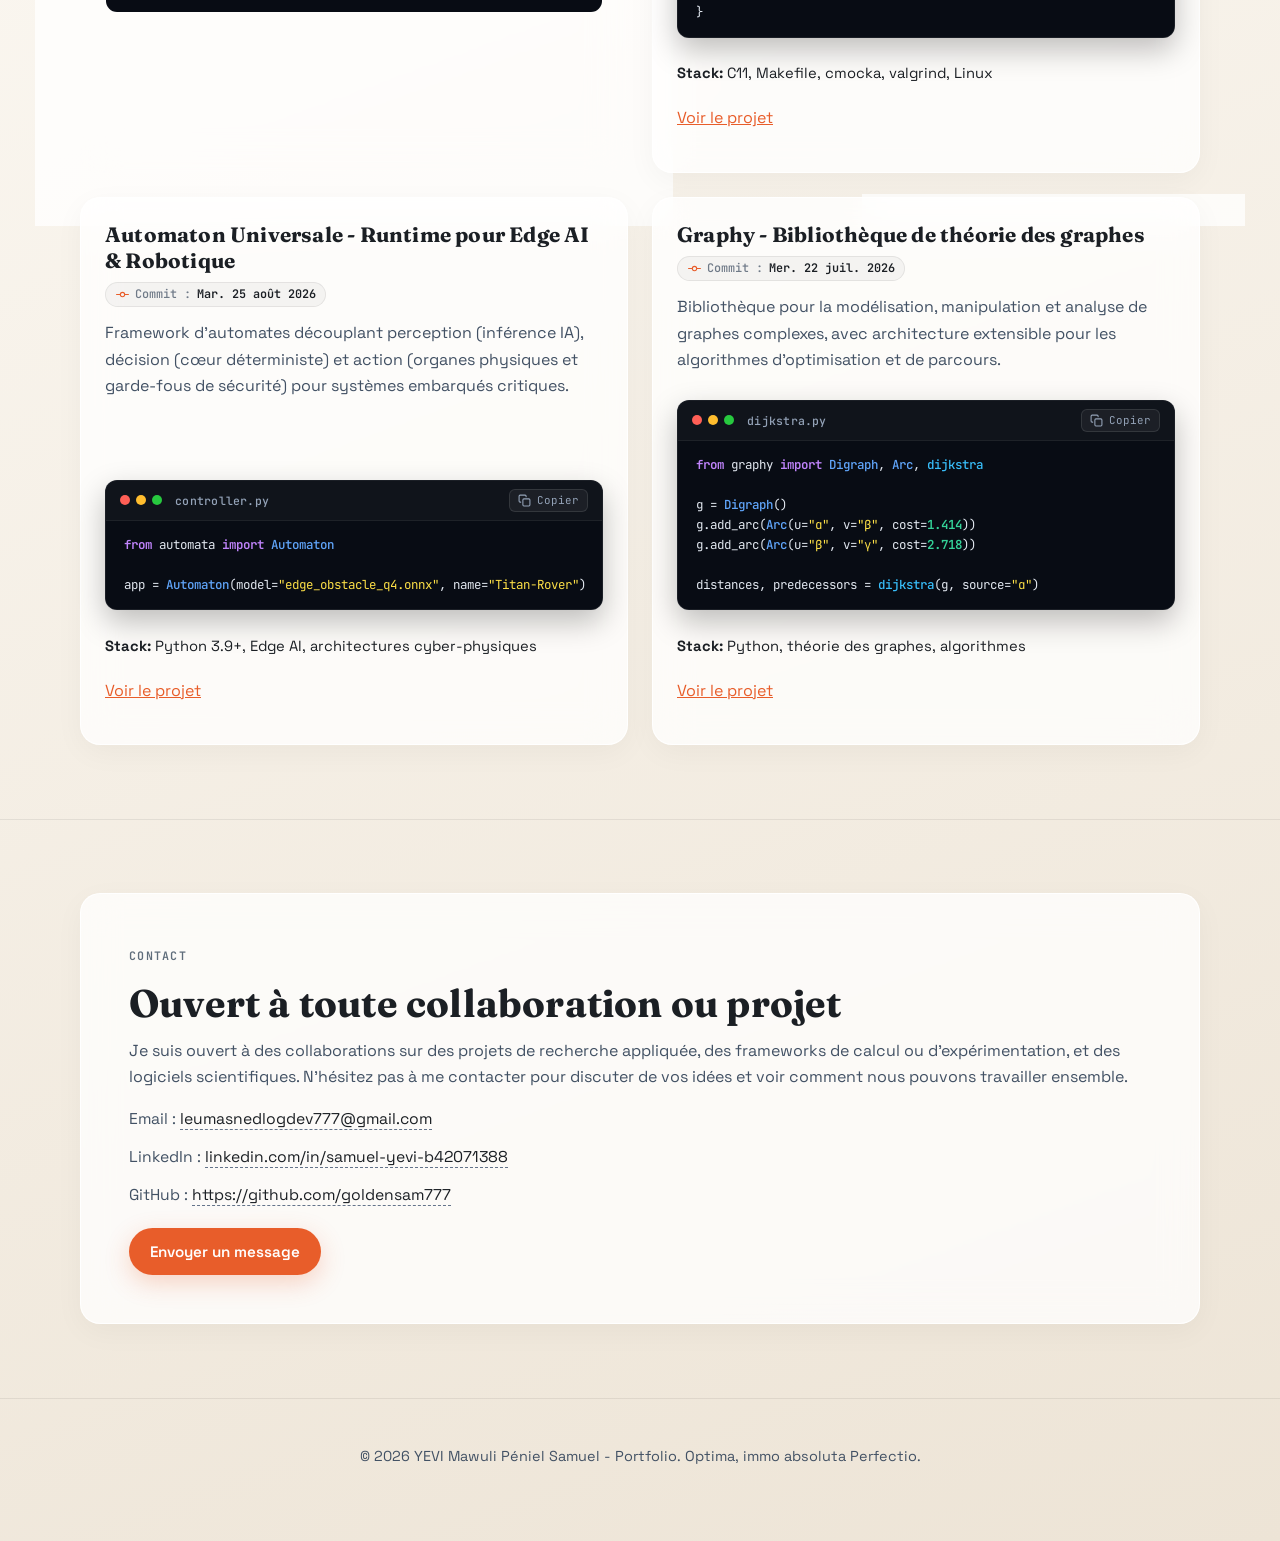
==== commit bd599920: "chore: mettre a jour le statut professionnel en chercheur independant" ====
--- a/index.html
+++ b/index.html
@@ -6,9 +6,10 @@
 	<title>Portfolio - YEVI Mawuli Péniel Samuel</title>
 	<meta
 		name="description"
-		content="Portfolio de YEVI Mawuli Péniel Samuel - autodidacte en mathématiques, physique et informatique, projets de recherche et collaborations."
+		content="Portfolio de YEVI Mawuli Péniel Samuel - chercheur indépendant en mathématiques, physique et informatique, projets de recherche et collaborations."
 	/>
 	<meta name="author" content="YEVI Mawuli Péniel Samuel" />
+	<meta name="robots" content="index, follow, max-image-preview:large" />
 	<link rel="canonical" href="https://leumas-nedlog.me/" />
 	<link rel="alternate" hreflang="fr" href="https://leumas-nedlog.me/" />
 	<link rel="alternate" hreflang="en" href="https://leumas-nedlog.me/en/" />
@@ -20,7 +21,53 @@
 	<meta property="og:url" content="https://leumas-nedlog.me/" />
 	<meta property="og:title" content="Portfolio - YEVI Mawuli Péniel Samuel" />
 	<meta property="og:description" content="Informatique scientifique, systèmes et exploration computationnelle — à l’interface des mathématiques et de la physique." />
+	<meta property="og:locale" content="fr_FR" />
+	<meta property="og:locale:alternate" content="en_US" />
 	<meta property="og:image" content="https://leumas-nedlog.me/assets/img/profile_picture.png" />
+	<meta name="twitter:card" content="summary_large_image" />
+	<meta name="twitter:title" content="Portfolio - YEVI Mawuli Péniel Samuel" />
+	<meta name="twitter:description" content="Informatique scientifique, systèmes et exploration computationnelle — à l’interface des mathématiques et de la physique." />
+	<meta name="twitter:image" content="https://leumas-nedlog.me/assets/img/profile_picture.png" />
+
+	<script type="application/ld+json">
+	{
+		"@context": "https://schema.org",
+		"@graph": [
+			{
+				"@type": "Person",
+				"@id": "https://leumas-nedlog.me/#person",
+				"name": "YEVI Mawuli Péniel Samuel",
+				"url": "https://leumas-nedlog.me/",
+				"image": "https://leumas-nedlog.me/assets/img/profile_picture.png",
+				"jobTitle": "Chercheur indépendant",
+				"description": "Chercheur indépendant en informatique scientifique, programmation systèmes et IA locale.",
+				"knowsAbout": ["Calcul scientifique", "Méthodes numériques", "Programmation systèmes", "IA locale", "Systèmes embarqués", "Compilateurs"],
+				"sameAs": [
+					"https://github.com/goldensam777",
+					"https://linkedin.com/in/samuel-yevi-b42071388"
+				]
+			},
+			{
+				"@type": "WebSite",
+				"@id": "https://leumas-nedlog.me/#website",
+				"url": "https://leumas-nedlog.me/",
+				"name": "Portfolio de YEVI Mawuli Péniel Samuel",
+				"description": "Portfolio de projets en informatique scientifique, systèmes, IA locale et recherche computationnelle.",
+				"inLanguage": "fr-FR",
+				"publisher": {"@id": "https://leumas-nedlog.me/#person"}
+			},
+			{
+				"@type": "WebPage",
+				"@id": "https://leumas-nedlog.me/#webpage",
+				"url": "https://leumas-nedlog.me/",
+				"name": "Portfolio - YEVI Mawuli Péniel Samuel",
+				"isPartOf": {"@id": "https://leumas-nedlog.me/#website"},
+				"about": {"@id": "https://leumas-nedlog.me/#person"},
+				"inLanguage": "fr-FR"
+			}
+		]
+	}
+	</script>
 
 	<!-- Fonts & CSS -->
 	<link rel="preconnect" href="https://fonts.googleapis.com" />
@@ -83,7 +130,7 @@
 						<h1>YEVI Mawuli Péniel Samuel.</h1>
 						<p class="hero-subtitle">Informatique scientifique, systèmes et exploration computationnelle — à l’interface des mathématiques et de la physique.</p>
 						<p class="hero-summary">
-							Étudiant et chercheur autodidacte, je construis des outils et systèmes informatiques pour
+							Chercheur indépendant, je construis des outils et systèmes informatiques pour
 							explorer des problèmes en mathématiques, physique et calcul scientifique. Je recherche des
 							projets techniques exigeants où apprendre vite, contribuer concrètement et approfondir mes
 							bases en informatique.
@@ -133,7 +180,7 @@
 					<span class="eyebrow">À propos</span>
 					<h2>Comprendre, représenter et transformer l’information</h2>
 					<p>
-						Je suis étudiant en systèmes embarqués et IoT à l’IFRI-UAC, et chercheur autodidacte.
+						Je suis chercheur indépendant en informatique scientifique et systèmes.
 						L’informatique est mon domaine central : j’y construis des outils et des systèmes pour
 						explorer des questions issues des mathématiques, de la physique et du calcul scientifique.
 					</p>
